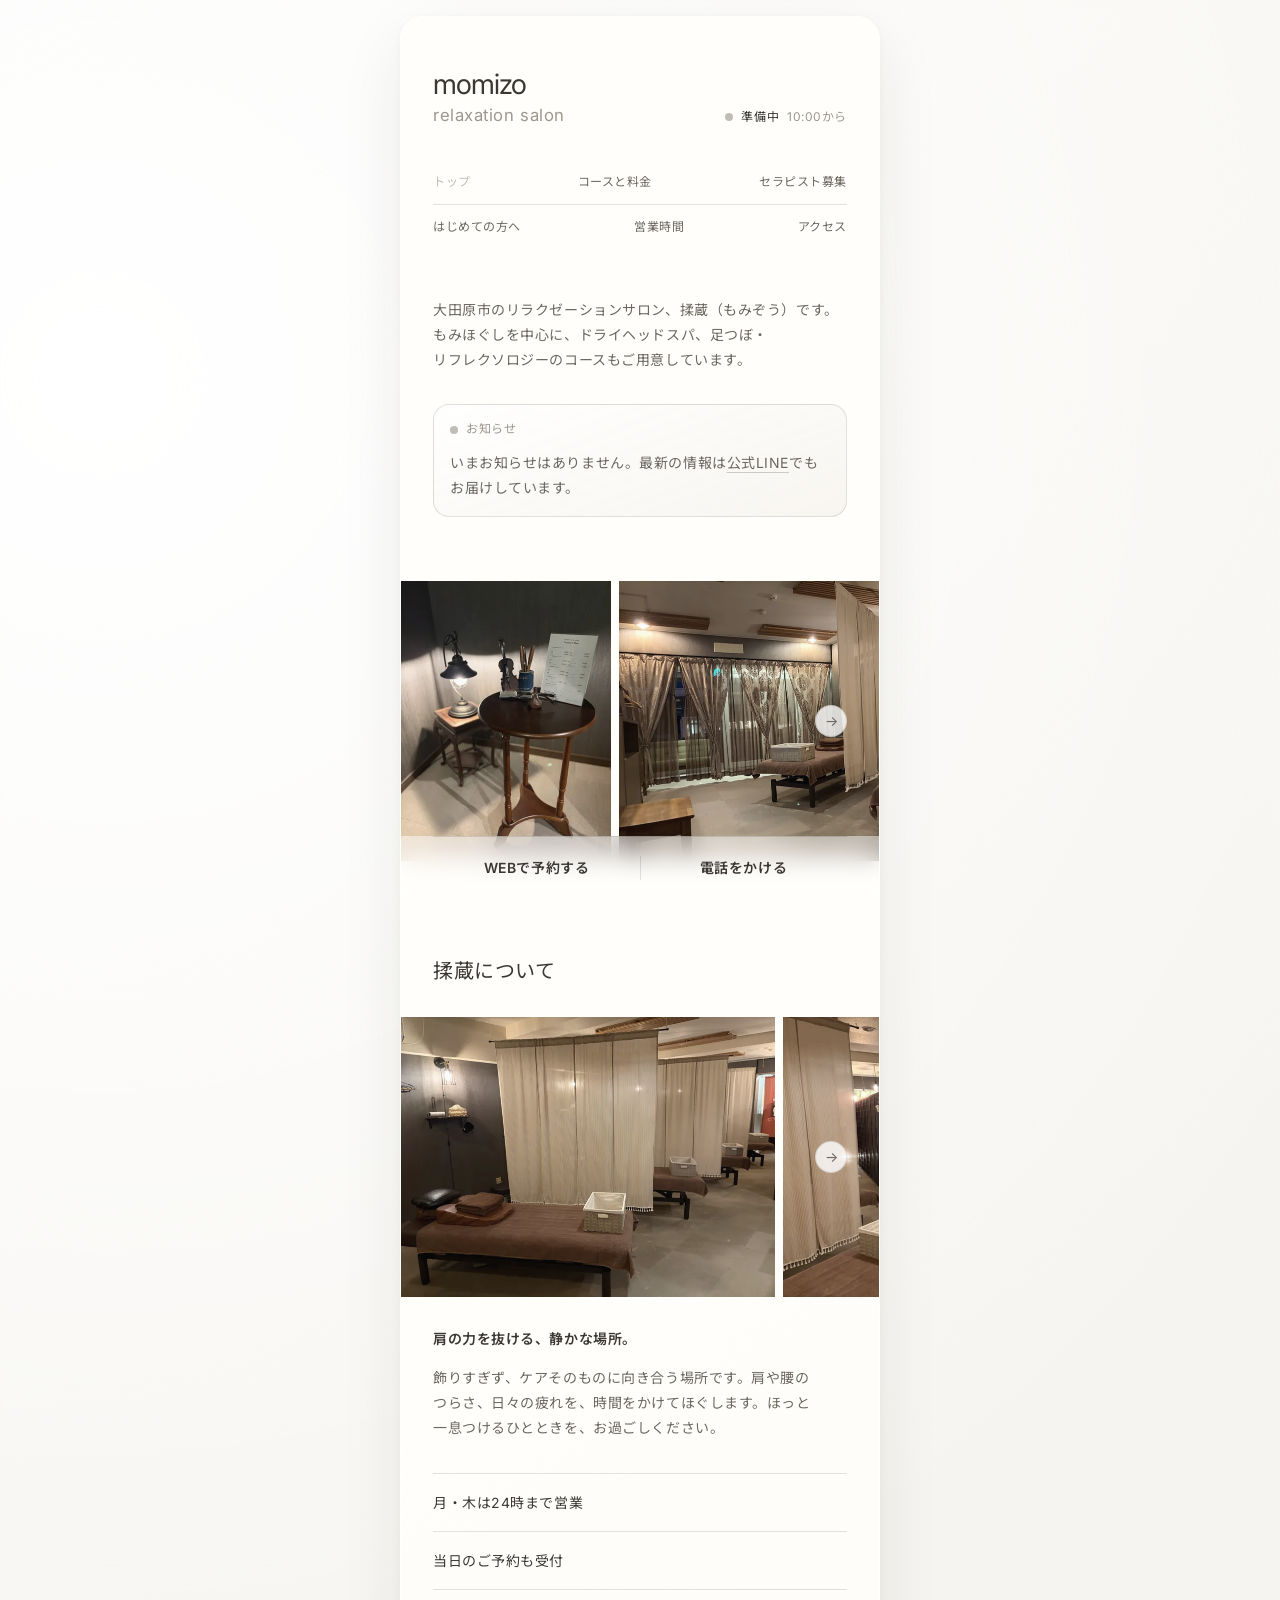
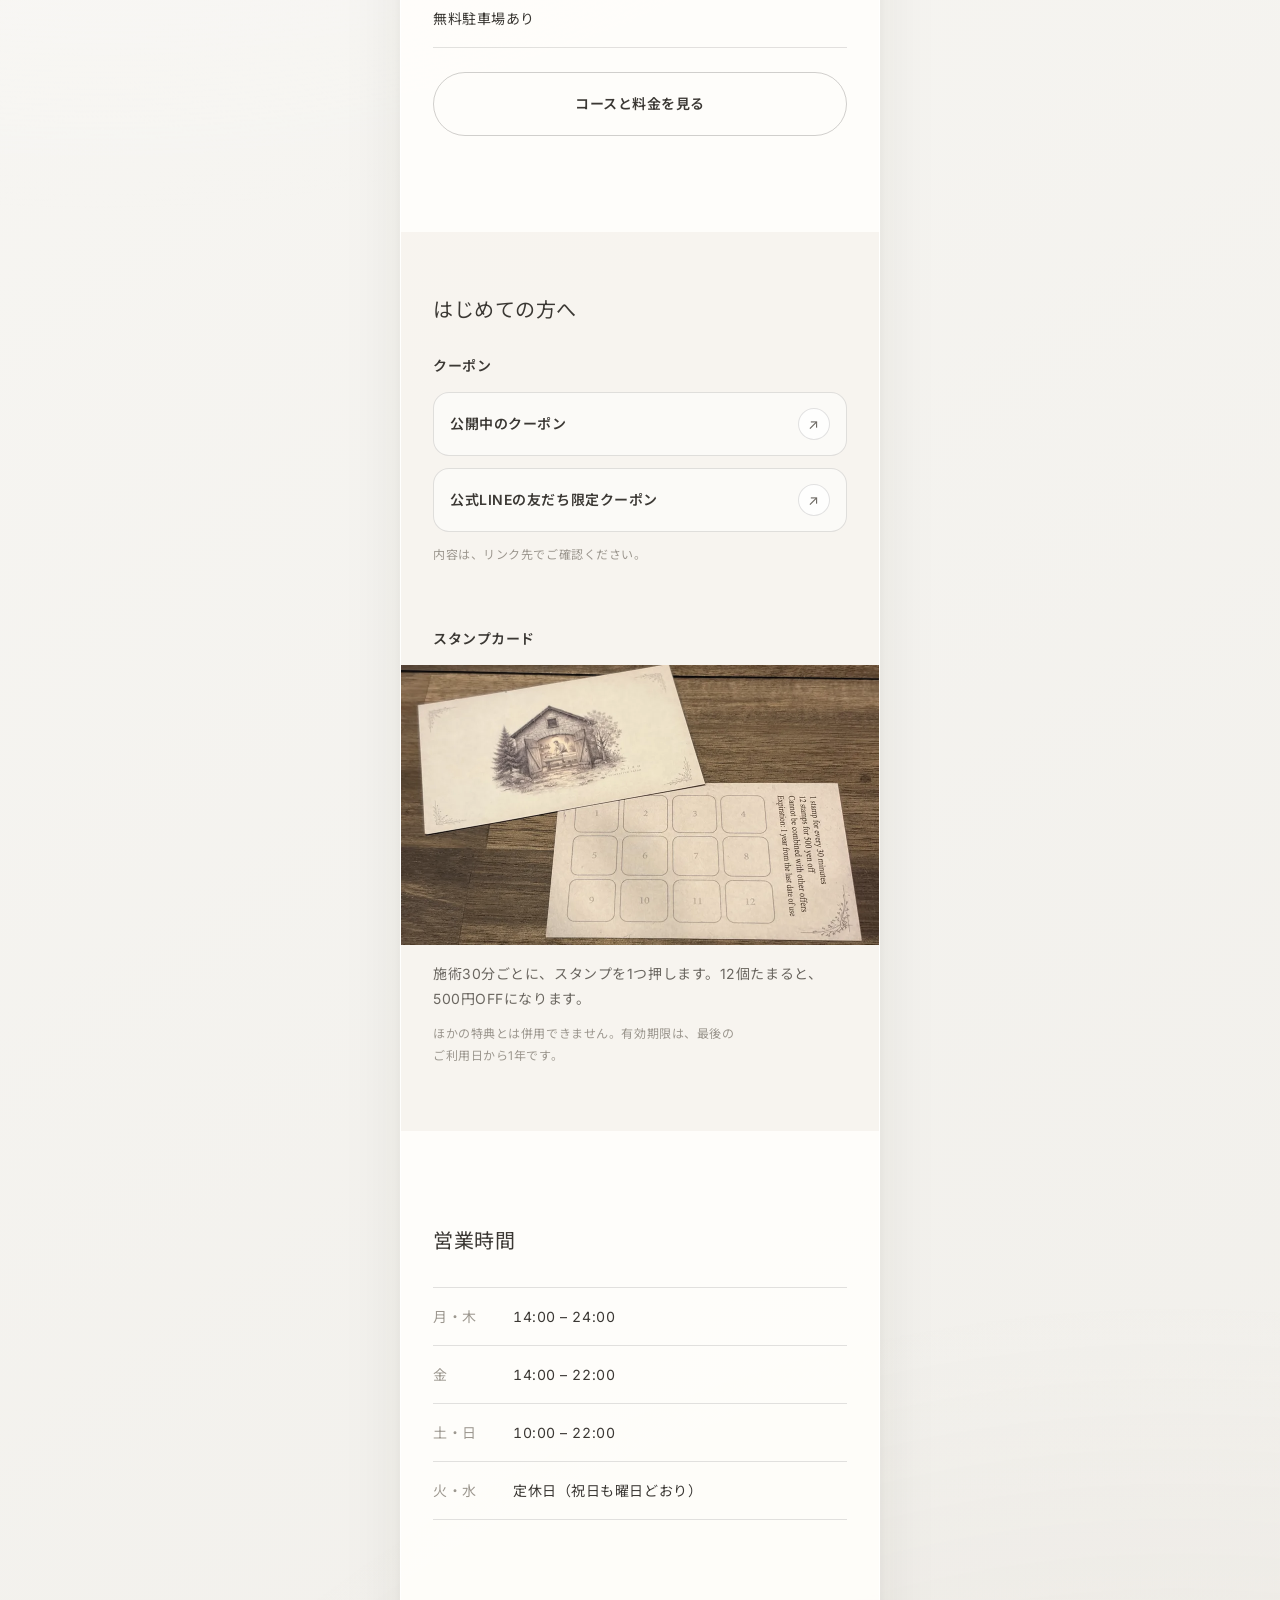
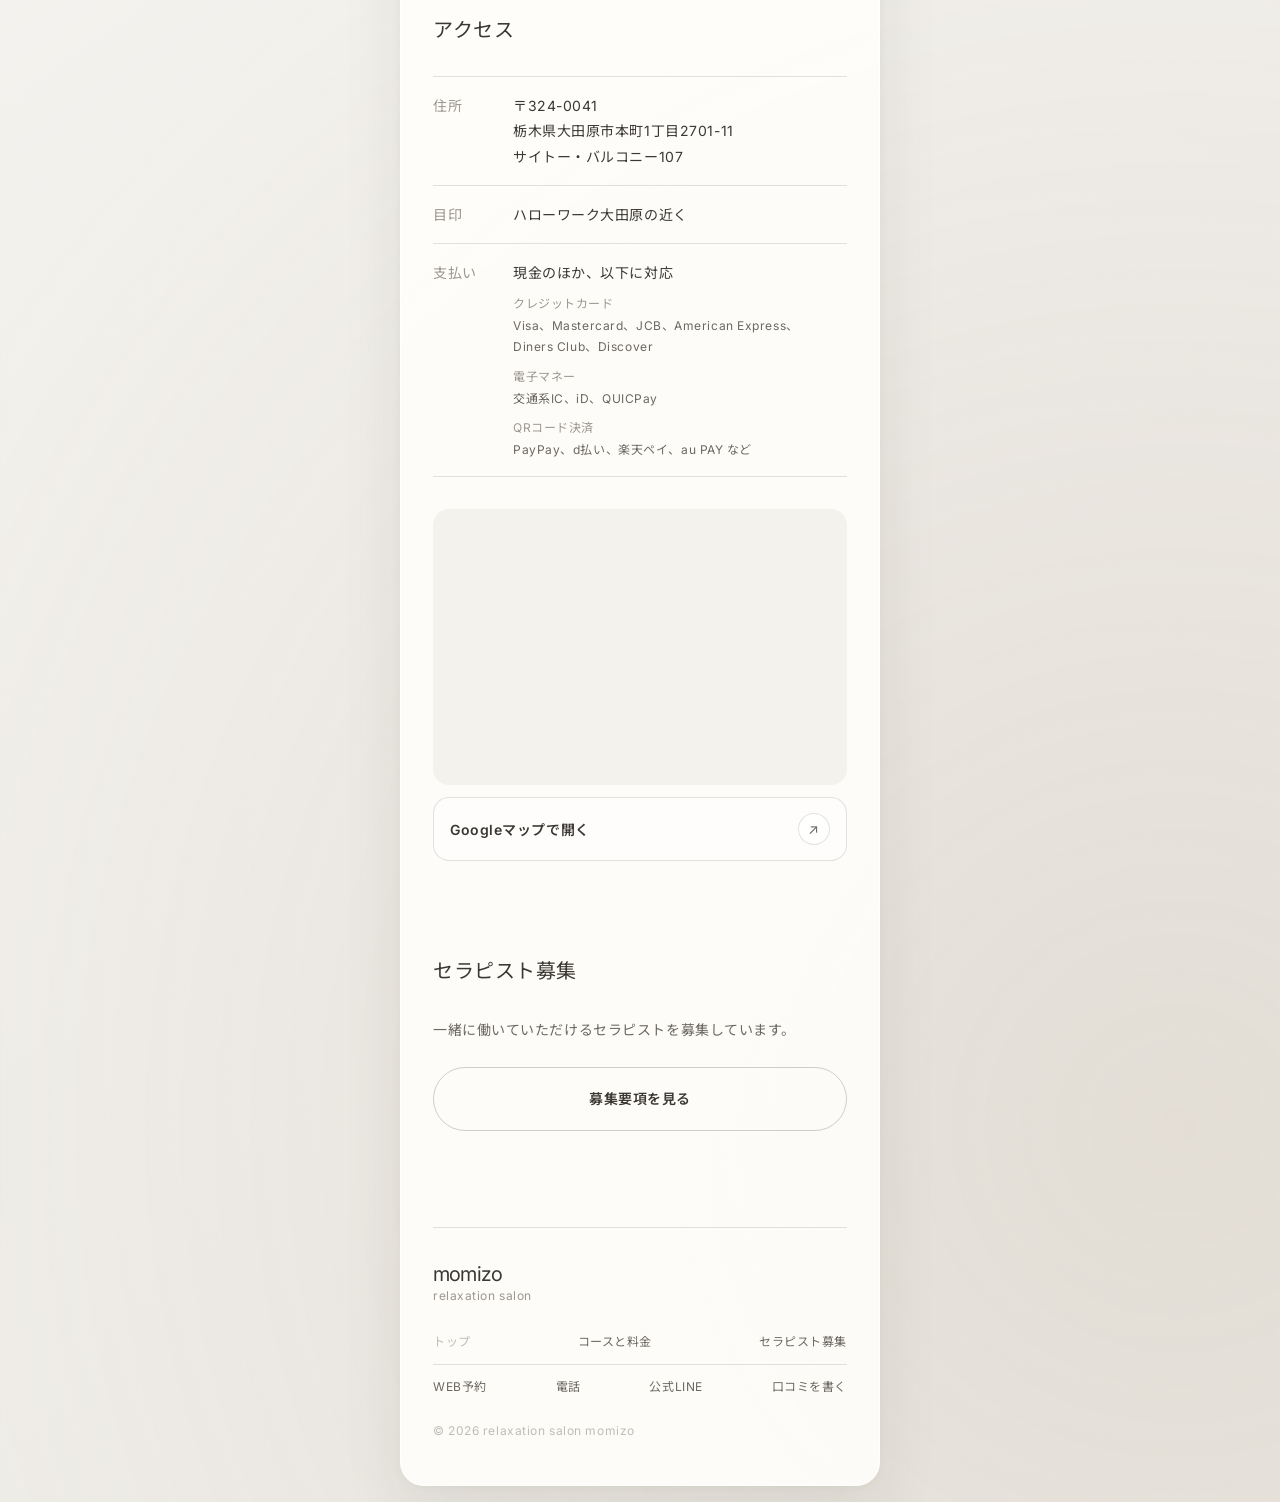
==== index.html @ b4e2f5b0 "Add files via upload" ====
<!DOCTYPE html>
<html lang="ja">
<head>
<meta charset="UTF-8">
<meta name="viewport" content="width=device-width, initial-scale=1.0, viewport-fit=cover">
<meta name="theme-color" content="#f4f2ed">
<meta name="format-detection" content="telephone=no">
<title>大田原市のリラクゼーションサロン | 揉蔵</title>
<meta name="description" content="大田原市のリラクゼーションサロン、揉蔵（もみぞう）です。もみほぐしを中心に、ドライヘッドスパ、足つぼ・リフレクソロジーのコースもご用意しています。時間は30分から120分までで、選べる時間はコースによって異なります。">

<link rel="preconnect" href="https://fonts.googleapis.com">
<link rel="preconnect" href="https://fonts.gstatic.com" crossorigin>
<link href="https://fonts.googleapis.com/css2?family=Inter:wght@400;600&family=Noto+Sans+JP:wght@400;600&display=swap" rel="stylesheet">

<link rel="icon" href="assets/icon/icon.svg" type="image/svg+xml">
<link rel="icon" href="assets/icon/icon-32.png" sizes="32x32" type="image/png">
<link rel="apple-touch-icon" href="assets/icon/apple-touch-icon.png">
<style>
/* =========================================================
   揉蔵サイト このページ専用のスタイル（第11版：日本語だけの表記にし、近い値をまとめた）
   - 値は「揉蔵サイト デザイン規格書」のものだけを使う。ほかのページには影響しない
   - 画像は assets/img/ に置き、枠（.ph）の中に <img> を並べる。高さ560pxの WebP（1枚だけの枠は 960×560px）

   値の層
   層1 全体の共通値 … 色・文字・小さな間隔・角丸・部品の大きさ。全ページ同じ
   層2 ページの共通値 … 大きな間隔（64と96の2つ）。ページごとに1組
   層3 固有値 ……… 段階の外にある値。規格書の固有値の章に記載（変更禁止）

   規則
   1. 間隔は 4・8・12・16・24・32・48・64・96。関係が近いものほど狭く、となりの役割とは1段以上の差をつける
   2. 文字は 12・14・20（例外：ヘッダーのロゴ 28、求人の「65%」64）。太さは 400 が基本。600 は小見出し・ボタンだけ
      行間は 1・1.4・1.8。字間は基本 .04em
   3. 文と見出しは日本語。英語はロゴ（momizo と relaxation salon）と著作権表示だけ
   4. 写真の枠は高さ280で固定して横にスクロール。地図は 3:2
   5. 画面幅で値が変わるのは 480px 以下の1か所だけ
   ========================================================= */
:root {
  /* ===== 色 ===== */
  --ink-2: #3b3834; --muted: #6b6761; --soft: #9c978f; --faint: #c0bcb6;
  --accent: #a28d73; --accent-hover: #8f7b63;
  --paper: #f4f2ed; --paper-hi: #faf9f6; --paper-lo: #eeece7;
  --card: rgba(255,254,251,.9);
  --white: #fff; --white-50: rgba(255,255,255,.5); --white-80: rgba(255,255,255,.8);
  --ink-12: rgba(23,23,22,.12); --ink-20: rgba(23,23,22,.2);
  --accent-08: rgba(162,141,115,.08); --accent-16: rgba(162,141,115,.16);
  --shade-04: rgba(40,34,27,.04); --shade-08: rgba(40,34,27,.08);

  /* ================= 層1 全体の共通値 ================= */
  /* 間隔の段階 */
  --sp-1: 4px; --sp-2: 8px; --sp-3: 12px; --sp-4: 16px; --sp-6: 24px; --sp-8: 32px;
  --sp-12: 48px; --sp-16: 64px; --sp-24: 96px;

  /* 小さな間隔（役割で選ぶ） */
  --gap-tight: var(--sp-1);     /*  4 コース名→その下の施術名 */
  --gap-item: var(--sp-2);      /*  8 営業状況の点→文字、ナビ・ページの行の項目どうしの最小、特徴の札どうし */
  --gap-list: var(--sp-3);      /* 12 段落どうし、並んだボタンどうし、ボタン→注意書き */
  --gap-head: var(--sp-4);      /* 16 小見出し→中身、線で区切った行の上下、ページの行→区切り線→ナビ */
  --gap-block: var(--sp-6);     /* 24 本文→ボタン、注意書き→ボタン、セクションの説明文→中身 */
  --gap-section: var(--sp-8);   /* 32 本文→お知らせ、セクション見出し→中身、写真→小見出し、フッターの上の区切り線→ロゴ */

  /* 横の位置（幅480px以下で変わる） */
  --page-pad: var(--sp-4);
  --card-w: 480px;              /* 固有値 */
  --card-pad-x: var(--sp-8);
  --card-pad-y: var(--sp-12);

  /* 部品の大きさ */
  --size-control: var(--sp-16); /* 64 ボタン・線のボタンの高さ（固有値） */
  --label-col: var(--sp-16);    /* 64 表の項目欄の幅（固有値） */
  --arrow: var(--sp-8);         /* 32 矢印の丸 */

  /* 線・角丸・影 */
  --bw: 1px; --focus-w: 2px;
  --r-md: 16px; --r-xl: 24px; --r-pill: 999px;
  --shadow-card: 0 var(--sp-6) var(--sp-16) var(--shade-08), 0 2px var(--sp-3) var(--shade-04);

  /* 文字 */
  --font-sans: "Inter", "Noto Sans JP", -apple-system, BlinkMacSystemFont, "Hiragino Sans", "Yu Gothic", sans-serif;
  --font-latin: "Inter", sans-serif;
  --fw-regular: 400; --fw-semibold: 600;
  --fs-sm: 12px;     /* 補足・注意書き、営業状況、ナビ、フッターのリンク、著作権表示、コースの施術名、表の単位 */
  --fs-md: 14px;     /* 本文、表、特徴の一覧、小見出し、ボタン */
  --fs-lg: 20px;     /* フッターのロゴ、セクション見出し、コース名、料金 */
  --fs-logo: 28px;   /* 固有値：ヘッダーのロゴ。下のリンクの行に埋もれないよう、ここだけ大きく */
  --lh-none: 1;      /* 1行の部品 */
  --lh-ui: 1.4;      /* 見出し、ボタン */
  --lh-text: 1.8;    /* 文章 */
  --ls-latin: -.04em; --ls-base: .04em;

  /* 動き */
  --dur-press: .1s; --dur-base: .2s; --dur-enter: .8s;
  --ease-out: cubic-bezier(.16, 1, .3, 1);
  --lift: -2px; --press: .97; --enter-y: var(--sp-4);
  --dock-delay: .6s;   /* 画面下のメニューが出てくるまでの間（カードの現れ .8s に少し重ねる） */

  /* 背景 */
  --bg-page:
    radial-gradient(circle at 8% 8%, var(--white), transparent 32%),
    radial-gradient(circle at 92% 92%, var(--accent-16), transparent 32%),
    linear-gradient(145deg, var(--paper-hi) 0%, var(--paper-lo) 100%);

  /* ================= 層2 ページの共通値（トップページ） ================= */
  --page-group: var(--sp-16);     /* 64 ナビ→最初の内容、セクションの中の大きなまとまりどうし、帯の上下の内側 */
  --page-section: var(--sp-24);   /* 96 セクションどうし、最後の内容→フッター */

  color-scheme: light;
}
@media (max-width: 480px) { :root { --page-pad: var(--sp-2); --card-pad-x: var(--sp-4); --card-pad-y: var(--sp-8); } }

/* ---------- 土台 ---------- */
* { box-sizing: border-box; margin: 0; padding: 0; }
html { scroll-behavior: smooth; -webkit-text-size-adjust: 100%; background: var(--paper); min-height: 100%; }
body {
  font-family: var(--font-sans); font-weight: var(--fw-regular); font-size: var(--fs-md); line-height: var(--lh-text); letter-spacing: var(--ls-base);
  color: var(--ink-2); background: var(--bg-page);
  -webkit-font-smoothing: antialiased; text-rendering: optimizeLegibility; overflow-x: hidden;
  min-height: 100svh; display: grid; place-items: start center;
  padding: calc(env(safe-area-inset-top, 0px) + var(--page-pad)) var(--page-pad) calc(env(safe-area-inset-bottom, 0px) + var(--page-pad));
}
/* 日本語は文節で折り返す。見出しは行の長さをそろえる。固有名詞と数字のまとまりは .nb で途中で切らない */
.nb { white-space: nowrap; }
h1, h2, h3, p, dd, li, small { word-break: auto-phrase; }
p, dd, li, small { text-wrap: pretty; }
h1, h2, h3 { text-wrap: balance; font-weight: var(--fw-regular); line-height: var(--lh-ui); color: var(--ink-2); }
main p { color: var(--muted); }
a { color: inherit; }
a:focus-visible { outline: var(--focus-w) solid var(--accent); outline-offset: var(--focus-w); }
.wrap { width: 100%; }
section[id], article[id] { scroll-margin-top: var(--page-group); }

/* ---------- カード ---------- */
.card {
  position: relative; width: min(100%, var(--card-w));
  min-height: calc(100svh - env(safe-area-inset-top, 0px) - env(safe-area-inset-bottom, 0px) - var(--page-pad) * 2);
  display: flex; flex-direction: column; padding: var(--card-pad-y) var(--card-pad-x); overflow: hidden;
  border: var(--bw) solid var(--white-80); border-radius: var(--r-xl); background: var(--card); box-shadow: var(--shadow-card);
  animation: enter var(--dur-enter) var(--ease-out) both;
}
@keyframes enter { from { opacity: 0; transform: translateY(var(--enter-y)) scale(.99); } to { opacity: 1; transform: none; } }

/* ---------- ヘッダー：ロゴ（左）と営業状況（右）を1行に、区切り線、その下にナビ ---------- */
.head .wrap { display: flex; align-items: flex-end; align-items: last baseline; justify-content: space-between; gap: var(--gap-head); }   /* 営業状況はロゴの下の行（relaxation salon）の文字の下の線にそろえる */
/* ページの行：ロゴの下に、フッターと同じ並び。ロゴとの間は48あけて、ロゴを独立させる。区切り線の上が「サイトのページ」、下が「このページの中」 */
.head .brand { font-size: var(--fs-logo); }
.head-pages { margin-top: var(--sp-12); padding-bottom: var(--gap-head); border-bottom: var(--bw) solid var(--ink-12); }
/* ロゴ：コース名と同じ書き方。英字の名前（20px・400・-.04em・ink-2）の下に、小さな英字（12px・soft）。間0 */
.brand { display: grid; font-size: var(--fs-lg); color: inherit; text-decoration: none; transition: opacity var(--dur-base) var(--ease-out); }
.brand-name { font-size: 1em; line-height: var(--lh-ui); letter-spacing: var(--ls-latin); color: var(--ink-2); }
/* ロゴは1つの塊として大きさを変える。relaxation salon は momizo の0.6倍（フッター20→12、ヘッダー28→16.8） */
.brand-sub { font-size: .6em; line-height: var(--lh-ui); color: var(--soft); white-space: nowrap; }
/* 営業状況：点＋いまの状態（ink-2）と、閉まる時刻か次に開く日時（soft） */
.status { display: none; align-items: baseline; gap: var(--gap-item); font-size: var(--fs-sm); line-height: var(--lh-ui); white-space: nowrap; color: var(--soft); }
.status.on { display: flex; }
.status b { display: flex; align-items: center; gap: var(--gap-item); font-weight: inherit; color: var(--ink-2); }
.status b::before { content: ""; width: var(--sp-2); height: var(--sp-2); border-radius: 50%; background: var(--faint); }
.status.open b::before { background: var(--accent); box-shadow: 0 0 0 var(--sp-1) var(--accent-16); }

/* ナビとリンクの行：左右の端までそろえて1行に。
   ヘッダー：ロゴ → ページの行 → 区切り線 → そのページの目次（見出しを上から順に。ページ内へ飛ぶ）
   フッター：ロゴ → ページの行 → 区切り線 → 外部（WEB予約 → 電話 → 公式LINE → 口コミを書く）
   ページの行はヘッダーとフッターで同じ（トップ → コースと料金 → セラピスト募集。今いるページは薄くして、リンクにしない） */
.nav, .link-row { display: flex; flex-wrap: wrap; justify-content: space-between; gap: var(--gap-item); }
.nav { margin-top: var(--gap-head); }
.nav a, .link-row a, .link-row span { padding: var(--gap-head) 0; margin: calc(var(--gap-head) * -1) 0; font-size: var(--fs-sm); line-height: var(--lh-none); text-decoration: none; white-space: nowrap; color: var(--muted); transition: color var(--dur-base) var(--ease-out); }
.link-row [aria-current] { color: var(--faint); }   /* 今いるページは薄くして、リンクにしない */
@media (hover: hover) { .brand:hover { opacity: .6; } .nav a:hover, .link-row a:hover { color: var(--ink-2); } }

/* ---------- 写真の枠（画像がないときは仮画像の面） ---------- */
/* 写真は角丸の枠に入れず、カードの端から端まで広げる（はじめての方への帯と同じ広げ方）。
   色味は、地図と同じ考えで少しだけ落ち着かせ、写真どうしのトーンをそろえる */
/* 高さは280で固定（固有値）。写真はその高さのまま横に並べ、横にスクロールして複数枚を見る。
   次の写真が48だけのぞくように、1枚の幅は枠より48せまくする。1枚だけのときは枠の幅いっぱいに広げる。
   横に長いパノラマ（.pano）は、切らずにそのまま横へスクロールして見る */
.ph {
  --ph-h: 280px;
  display: flex; gap: var(--sp-2); height: var(--ph-h);
  margin-inline: calc(var(--card-pad-x) * -1);
  overflow-x: auto; overflow-y: hidden; overscroll-behavior-x: contain; contain: inline-size;
  scroll-snap-type: x mandatory; scrollbar-width: none;
}
.ph::-webkit-scrollbar { display: none; }
.ph img {
  flex: 0 0 auto; width: auto; height: 100%; max-width: calc(100% - var(--sp-12));
  object-fit: cover; scroll-snap-align: start;
  background: linear-gradient(160deg, var(--paper-hi) 0%, var(--accent-16) 100%);
  filter: saturate(.82) sepia(.08) brightness(1.02) contrast(.96);
}
.ph img:only-child { width: 100%; max-width: none; }
.ph img.pano { width: auto; max-width: none; }
/* マウスの人向けの送りボタン（矢印の丸）。スクロールできる枠にだけ、スクリプトで付ける */
.ph-box { position: relative; }
.ph-btn {
  position: absolute; top: 50%; z-index: 1; width: var(--arrow); height: var(--arrow); margin-top: calc(var(--arrow) / -2);
  display: none; place-items: center; padding: 0; cursor: pointer;
  border: var(--bw) solid var(--ink-12); border-radius: 50%; background: var(--white-80);
  font: inherit; line-height: var(--lh-none); color: var(--muted);
  transition: opacity var(--dur-base) var(--ease-out), background-color var(--dur-base) var(--ease-out);
}
.ph-btn.prev { left: 0; } .ph-btn.next { right: 0; }
.ph-btn[disabled] { opacity: 0; pointer-events: none; }
@media (hover: hover) and (pointer: fine) { .ph-btn { display: grid; } .ph-btn:hover { background: var(--white); color: var(--ink-2); } }

/* ---------- ボタン：カード内では幅いっぱい ---------- */
.btn {
  display: flex; width: 100%; align-items: center; justify-content: center;
  min-height: var(--size-control); padding: 0 var(--gap-list); border: var(--bw) solid var(--accent); border-radius: var(--r-pill);
  font-size: var(--fs-md); font-weight: var(--fw-semibold); line-height: var(--lh-ui); text-decoration: none; white-space: nowrap;
  color: var(--white); background: var(--accent);
  transition: transform var(--dur-base) var(--ease-out), background-color var(--dur-base) var(--ease-out), border-color var(--dur-base) var(--ease-out);
}
.btn.ghost { color: var(--ink-2); background: transparent; border-color: var(--ink-20); }
.btn:active { transform: scale(var(--press)); transition-duration: var(--dur-press); }
@media (hover: hover) {
  .btn:hover { background: var(--accent-hover); border-color: var(--accent-hover); transform: translateY(var(--lift)); }
  .btn.ghost:hover { background: var(--paper-hi); border-color: var(--accent); }
}
.more { margin-top: var(--gap-block); }

/* ---------- 見出し：日本語だけ。セクション見出しは20で400、小見出しは本文と同じ14で600 ---------- */
h2 { font-size: var(--fs-lg); margin-bottom: var(--gap-section); }
h3 { font-size: var(--fs-md); font-weight: var(--fw-semibold); }

/* ---------- 補足・注意書き ---------- */
.note { margin-top: var(--gap-list); font-size: var(--fs-sm); color: var(--soft); }

/* ---------- ページの並び（層2） ---------- */
.hero { padding-top: var(--page-group); }
.sec { padding-top: var(--page-section); }

/* ---------- ヒーロー ---------- */
.vh { position: absolute; width: 1px; height: 1px; overflow: hidden; clip-path: inset(50%); white-space: nowrap; }   /* 画面には出さず、読み上げと検索にだけ渡す */
/* ---------- お知らせ：ヒーローの本文と写真の間に、いつも置く枠
   線のボタンと同じ縁（ink-12）と角丸16。面は写真の仮画像と同じ向きの淡いグラデーション（white-80 → accent-08）。
   見出しの点は営業状況と同じ形：お知らせがあるときは accent に淡い輪、ないときは faint。
   お知らせどうしは線で区切り、期限があれば下に「〇月〇日まで」。ないときは、公式LINEへの一言 ---------- */
.notice { margin-top: var(--gap-section); padding: var(--gap-head); border: var(--bw) solid var(--ink-12); border-radius: var(--r-md); background: linear-gradient(160deg, var(--white-80) 0%, var(--accent-08) 100%); }
.notice h2 { display: flex; align-items: center; gap: var(--gap-item); margin: 0 0 var(--gap-list); font-size: var(--fs-sm); line-height: var(--lh-ui); color: var(--soft); }
.notice h2::before { content: ""; width: var(--sp-2); height: var(--sp-2); border-radius: 50%; background: var(--faint); transition: background-color var(--dur-base) var(--ease-out), box-shadow var(--dur-base) var(--ease-out); }
.notice[data-state="list"] h2::before { background: var(--accent); box-shadow: 0 0 0 var(--sp-1) var(--accent-16); }
.notice-list { list-style: none; }
.notice-list li { color: var(--ink-2); }
.notice-list li + li { margin-top: var(--gap-list); padding-top: var(--gap-list); border-top: var(--bw) solid var(--ink-12); }
.notice-list small { display: block; margin-top: var(--gap-tight); font-size: var(--fs-sm); color: var(--soft); }
.notice-empty { color: var(--muted); }
.notice-empty a { color: inherit; text-decoration-color: var(--ink-20); text-underline-offset: .3em; }
@media (hover: hover) { .notice-empty a:hover { color: var(--ink-2); } }
/* 読み込み中は1行分の場所だけ取っておき、中身は出たときにふわっと */
.notice-list, .notice-empty { animation: fade var(--dur-base) var(--ease-out) both; }
.notice[data-state="loading"] .notice-list, .notice:not([data-state="list"]) .notice-list { display: none; }
.notice:not([data-state="empty"]) .notice-empty { display: none; }
.notice[data-state="loading"]::after { content: ""; display: block; height: calc(var(--fs-md) * var(--lh-text)); }
@keyframes fade { from { opacity: 0; } }
.hero-ph { margin-top: var(--page-group); animation: rise var(--dur-enter) var(--ease-out) both; }

/* ---------- 揉蔵について ---------- */
.about h3 { margin-top: var(--gap-section); }
.about h3 + p { margin-top: var(--gap-head); }
/* 特徴：項目名なしの1列。線と文字は表（.info）と同じ */
.facts { list-style: none; margin-top: var(--gap-section); border-top: var(--bw) solid var(--ink-12); }
.facts li { padding: var(--gap-head) 0; border-bottom: var(--bw) solid var(--ink-12); }

.info + .note { margin-top: var(--gap-head); }

/* ---------- はじめての方へ（帯）：カードの端から端まで。中身の左端はほかと同じ ---------- */
.band { margin: var(--page-section) calc(var(--card-pad-x) * -1) 0; padding: var(--page-group) var(--card-pad-x); background: var(--accent-08); }
.visit { display: grid; gap: var(--page-group); }
.visit h3 + * { margin-top: var(--gap-head); }
.stamp-ph + p { margin-top: var(--gap-head); }

/* ---------- 項目と内容の表（営業時間・アクセス） ---------- */
.access { display: grid; gap: var(--gap-section); }
.info { display: grid; border-top: var(--bw) solid var(--ink-12); }
.info div { display: grid; grid-template-columns: var(--label-col) minmax(0, 1fr); align-items: baseline; gap: 0 var(--gap-head); padding: var(--gap-head) 0; border-bottom: var(--bw) solid var(--ink-12); }
.info dt { color: var(--soft); }
.info .pay { display: block; margin-top: var(--gap-item); font-size: var(--fs-sm); color: var(--muted); }
.info .pay b { display: block; font-weight: var(--fw-regular); color: var(--soft); }
.hours dd { font-variant-numeric: tabular-nums; }

/* 地図 */
.mapbox { border-radius: var(--r-md); overflow: hidden; background: var(--paper); aspect-ratio: 3 / 2; }
.mapbox iframe { display: block; width: 100%; height: 100%; border: 0; filter: grayscale(.6) sepia(.2) brightness(1.04) contrast(.92); }
.maplink { margin-top: var(--gap-list); }

/* ---------- 線のボタン：左に名前、右に矢印の丸 ---------- */
.links { display: grid; gap: var(--gap-list); }
.line {
  display: flex; align-items: center; justify-content: space-between; gap: var(--gap-head);
  min-height: var(--size-control); padding: var(--gap-list) var(--gap-head);
  border: var(--bw) solid var(--ink-12); border-radius: var(--r-md); background-color: var(--white-50); color: var(--ink-2); text-decoration: none;
  transition: transform var(--dur-base) var(--ease-out), background-color var(--dur-base) var(--ease-out), border-color var(--dur-base) var(--ease-out);
}
.action-copy { min-width: 0; line-height: var(--lh-ui); font-weight: var(--fw-semibold); word-break: auto-phrase; text-wrap: balance; }
.line-arrow { flex: 0 0 var(--arrow); width: var(--arrow); height: var(--arrow); display: grid; place-items: center; border: var(--bw) solid var(--ink-12); border-radius: 50%; background: var(--white-80); line-height: var(--lh-none); color: var(--muted); }
.line:active { transform: scale(var(--press)); transition-duration: var(--dur-press); }
@media (hover: hover) { .line:hover { background-color: var(--white); border-color: var(--ink-20); transform: translateY(var(--lift)); } }

/* ---------- 求人 ---------- */
.sec-note { margin-bottom: var(--gap-block); }

/* ---------- フッター ---------- */
.site-foot { margin-top: auto; padding-top: var(--page-section); }

/* ---------- 画面下のメニュー（LINEのリッチメニューのように画面の下に出す）
   カードの中に溶け込む形：カードの幅の内側に、白の透ける面（white-50 → card）とぼかし。影と角丸は付けない。
   上の区切り線はページの区切り線と同じく、中身の幅だけ。項目どうしは短い縦線で区切る。
   絵は使わず、文字だけ。ボタンと同じ 14px・600・ink-2 にして、ページの言葉づかいに合わせる。
   フッター（求人ページはフォーム）が見えてきたら、下へ引っ込めて隠す ---------- */
.dock {
  position: fixed; left: 50%; bottom: 0; z-index: 10;
  width: min(100% - (var(--page-pad) + var(--bw)) * 2, var(--card-w) - var(--bw) * 2); translate: -50% 0;
  display: grid; grid-auto-flow: column; grid-auto-columns: 1fr;
  padding: 0 var(--card-pad-x) env(safe-area-inset-bottom, 0px);
  background: linear-gradient(var(--white-50), var(--card));
  -webkit-backdrop-filter: blur(var(--sp-3)); backdrop-filter: blur(var(--sp-3));
  transition: translate var(--dur-base) var(--ease-out), opacity var(--dur-base) var(--ease-out);
}
.dock::before { content: ""; position: absolute; top: 0; left: var(--card-pad-x); right: var(--card-pad-x); height: var(--bw); background: var(--ink-12); }
.dock.hide { translate: -50% 100%; opacity: 0; pointer-events: none; }
/* 開いたとき、カードが現れ終わるころに下からすっと出てくる（1回だけ）。
   backwards なので、出終わったあとは .hide の出し入れの邪魔をしない */
.dock { animation: dock-in var(--dur-enter) var(--ease-out) var(--dock-delay) backwards; }
@keyframes dock-in { from { translate: -50% 100%; opacity: 0; } }
.dock a {
  position: relative; display: grid; place-content: center;
  min-height: var(--size-control); font-size: var(--fs-md); font-weight: var(--fw-semibold); line-height: var(--lh-ui); text-decoration: none; white-space: nowrap; color: var(--ink-2);
  transition: opacity var(--dur-base) var(--ease-out), transform var(--dur-base) var(--ease-out);
}
.dock a + a::before { content: ""; position: absolute; left: 0; top: 50%; height: var(--sp-6); margin-top: calc(var(--sp-6) / -2); width: var(--bw); background: var(--ink-12); }
.dock a:focus-visible { outline-offset: calc(var(--focus-w) * -1); border-radius: var(--r-md); }
.dock a:active { transform: scale(var(--press)); transition-duration: var(--dur-press); }
@media (hover: hover) { .dock a:hover { opacity: .6; } }

.foot-body { padding-top: var(--gap-section); border-top: var(--bw) solid var(--ink-12); }
.foot-pages { margin-top: var(--gap-section); padding-bottom: var(--gap-head); border-bottom: var(--bw) solid var(--ink-12); }
.foot-ext { margin-top: var(--gap-head); }   /* 線の上下16。押せる範囲は線のところで接する */
.footer { margin-top: var(--gap-section); font-family: var(--font-latin); font-size: var(--fs-sm); line-height: var(--lh-none); color: var(--faint); }

@keyframes rise { from { opacity: 0; translate: 0 var(--enter-y); } to { opacity: 1; translate: 0 0; } }
@media (prefers-reduced-motion: reduce) { *, *::before, *::after { animation-duration: .01ms !important; animation-delay: 0s !important; transition-duration: .01ms !important; scroll-behavior: auto !important; } }
</style>
<!-- 検索用の店の情報。営業時間は Access の表・ヘッダーの営業状況（JS）とあわせて3か所。変えるときは全部直す。
     24時閉店は "23:59" と書く（構造化データの決まり）。火・水は書かない＝定休日 -->
<script type="application/ld+json">
{
  "@context": "https://schema.org",
  "@type": "DaySpa",
  "name": "揉蔵",
  "alternateName": "relaxation salon momizo",
  "description": "もみほぐしを中心に、ドライヘッドスパ、足つぼ・リフレクソロジーのコースもご用意しているリラクゼーションサロンです。",
  "url": "https://momizo2018.github.io/momizo-site/",
  "telephone": "+81-287-33-9178",
  "priceRange": "¥2,000〜¥9,100",
  "address": {
    "@type": "PostalAddress",
    "postalCode": "324-0041",
    "addressRegion": "栃木県",
    "addressLocality": "大田原市",
    "streetAddress": "本町1丁目2701-11 サイトー・バルコニー107",
    "addressCountry": "JP"
  },
  "geo": { "@type": "GeoCoordinates", "latitude": 36.8768586, "longitude": 140.0067194 },
  "openingHoursSpecification": [
    { "@type": "OpeningHoursSpecification", "dayOfWeek": ["Monday", "Thursday"], "opens": "14:00", "closes": "23:59" },
    { "@type": "OpeningHoursSpecification", "dayOfWeek": "Friday", "opens": "14:00", "closes": "22:00" },
    { "@type": "OpeningHoursSpecification", "dayOfWeek": ["Saturday", "Sunday"], "opens": "10:00", "closes": "22:00" }
  ],
  "sameAs": ["https://page.line.me/cvj7583f"]
}
</script>
</head>

<body class="page-top">
<div class="card">
<header class="head">
  <div class="wrap">
    <a class="brand" href="./" aria-label="momizo トップページ"><span class="brand-name" lang="en">momizo</span><span class="brand-sub" lang="en">relaxation salon</span></a>
    <p class="status" id="status"></p>
  </div>
  <nav class="link-row head-pages" aria-label="ページ">
    <span aria-current="page">トップ</span><a href="menu/">コースと料金</a><a href="recruit/">セラピスト募集</a>
  </nav>
  <nav class="nav" aria-label="このページの目次">
    <a href="#benefit">はじめての方へ</a><a href="#hours">営業時間</a><a href="#access">アクセス</a>
  </nav>
</header>

<main>
  <section class="hero">
    <div class="wrap">
      <h1 class="vh">揉蔵（もみぞう）</h1>
      <p>大田原市のリラクゼーションサロン、<span class="nb">揉蔵（もみぞう）です。</span><br>もみほぐしを中心に、ドライヘッドスパ、足つぼ・リフレクソロジーのコースもご用意しています。</p>
      <section class="notice" id="notice" data-state="loading" aria-labelledby="notice-h" aria-live="polite">
        <h2 id="notice-h">お知らせ</h2>
        <ul class="notice-list" id="notices"></ul>
        <p class="notice-empty">いまお知らせはありません。最新の情報は<a href="https://page.line.me/cvj7583f" target="_blank" rel="noopener">公式LINE</a>でもお届けしています。</p>
      </section>
      <div class="ph hero-ph"><img src="assets/img/hero-1.webp" alt="待合の一角。ランプの灯る丸テーブルと、料金表" width="420" height="560" decoding="async"><img src="assets/img/hero-2.webp" alt="店内。窓ぎわのカーテンと、施術用のベッド" width="747" height="560" decoding="async"></div>
    </div>
  </section>

  <section class="sec" id="about">
    <div class="wrap">
      <h2>揉蔵について</h2>
      <div class="about">
        <div class="ph"><img src="assets/img/about-1.webp" alt="店内。カーテンで仕切って並ぶ施術用のベッド" width="747" height="560" loading="lazy" decoding="async"><img src="assets/img/about-2.webp" alt="受付カウンターと、奥の更衣スペース" width="747" height="560" loading="lazy" decoding="async"></div>
        <h3>肩の力を抜ける、静かな場所。</h3>
        <p>飾りすぎず、ケアそのものに向き合う場所です。肩や腰のつらさ、日々の疲れを、時間をかけてほぐします。ほっと一息つける<span class="nb">ひととき</span>を、お過ごしください。</p>
        <ul class="facts">
          <li>月・木は24時まで営業</li>
          <li>当日のご予約も受付</li>
          <li>無料駐車場あり</li>
        </ul>
        <div class="more"><a class="btn ghost" href="menu/">コースと料金を見る</a></div>
      </div>
    </div>
  </section>

  <section class="band" id="benefit">
    <div class="wrap">
      <h2>はじめての方へ</h2>
      <div class="visit">
        <div>
          <h3>クーポン</h3>
          <div class="links">
            <!-- 公式LINEのアカウントページ。全員向けのクーポンが載っている。ブラウザでそのまま見られ、クーポンが替わってもリンクは切れない -->
            <a class="line" href="https://page.line.me/cvj7583f" target="_blank" rel="noopener"><span class="action-copy">公開中のクーポン</span><span class="line-arrow" aria-hidden="true">↗</span></a>
            <!-- 公式LINEのトークを開くリンク。友だちでない方には、LINEが友だち追加を案内する -->
            <a class="line" href="https://line.me/R/oaMessage/@cvj7583f/" target="_blank" rel="noopener"><span class="action-copy"><span class="nb">公式LINE</span>の友だち限定クーポン</span><span class="line-arrow" aria-hidden="true">↗</span></a>
          </div>
          <p class="note">内容は、リンク先でご確認ください。</p>
        </div>
        <div>
          <h3>スタンプカード</h3>
          <div class="ph stamp-ph"><img src="assets/img/stamp.webp" alt="スタンプカード。表の絵と、裏の12マス" width="960" height="560" loading="lazy" decoding="async"></div>
          <p>施術30分ごとに、スタンプを1つ押します。12個たまると、<span class="nb">500円OFF</span>になります。</p>
          <p class="note">ほかの特典とは併用できません。有効期限は、最後のご利用日から1年です。</p>
        </div>
      </div>
    </div>
  </section>

  <section class="sec" id="hours">
    <div class="wrap">
      <h2>営業時間</h2>
      <dl class="info hours">
        <div><dt>月・木</dt><dd>14:00 – 24:00</dd></div>
        <div><dt>金</dt><dd>14:00 – 22:00</dd></div>
        <div><dt>土・日</dt><dd>10:00 – 22:00</dd></div>
        <div><dt>火・水</dt><dd>定休日（祝日も曜日どおり）</dd></div>
      </dl>
    </div>
  </section>

  <section class="sec" id="access">
    <div class="wrap">
      <h2>アクセス</h2>
      <div class="access">
        <dl class="info">
          <div><dt>住所</dt><dd>〒324-0041<br>栃木県大田原市<span class="nb">本町1丁目2701-11</span><br><span class="nb">サイトー・バルコニー107</span></dd></div>
          <div><dt>目印</dt><dd>ハローワーク大田原の近く</dd></div>
          <div><dt>支払い</dt><dd>現金のほか、以下に対応<span class="pay"><b>クレジットカード</b>Visa、Mastercard、JCB、<span class="nb">American Express</span>、<span class="nb">Diners Club</span>、Discover</span><span class="pay"><b>電子マネー</b><span class="nb">交通系IC</span>、iD、QUICPay</span><span class="pay"><b>QRコード決済</b>PayPay、d払い、楽天ペイ、<span class="nb">au PAY</span> など</span></dd></div>
        </dl>
        <div>
          <div class="mapbox">
            <iframe title="揉蔵の地図" loading="lazy" referrerpolicy="no-referrer-when-downgrade" src="https://www.google.com/maps?q=36.8768586,140.0067194&amp;z=16&amp;output=embed"></iframe>
          </div>
          <a class="line maplink" href="https://www.google.com/maps/search/?api=1&amp;query=%E6%8F%89%E8%94%B5+%E6%A0%83%E6%9C%A8%E7%9C%8C%E5%A4%A7%E7%94%B0%E5%8E%9F%E5%B8%82%E6%9C%AC%E7%94%BA1%E4%B8%81%E7%9B%AE2701-11" target="_blank" rel="noopener"><span class="action-copy">Googleマップで開く</span><span class="line-arrow" aria-hidden="true">↗</span></a>
        </div>
      </div>
    </div>
  </section>

  <section class="sec" id="careers">
    <div class="wrap">
      <h2>セラピスト募集</h2>
      <p class="sec-note">一緒に働いていただけるセラピストを募集しています。</p>
      <a class="btn ghost" href="recruit/">募集要項を見る</a>
    </div>
  </section>
</main>

<footer class="site-foot">
  <div class="foot-body">
    <a class="brand" href="./" aria-label="momizo トップページ"><span class="brand-name" lang="en">momizo</span><span class="brand-sub" lang="en">relaxation salon</span></a>
    <nav class="link-row foot-pages" aria-label="ページ">
      <span aria-current="page">トップ</span><a href="menu/">コースと料金</a><a href="recruit/">セラピスト募集</a>
    </nav>
    <nav class="link-row foot-ext" aria-label="予約と連絡">
      <a href="https://app.squareup.com/appointments/book/tli4clkb20flxc/LZPVZXQ5CZ1A5/start">WEB予約</a><a href="tel:0287339178">電話</a><a href="https://page.line.me/cvj7583f" target="_blank" rel="noopener">公式LINE</a><a href="https://g.page/r/CUU9HvUGSyP-EAE/review" target="_blank" rel="noopener">口コミを書く</a>
    </nav>
    <p class="footer" lang="en">&copy; 2026 relaxation salon momizo</p>
  </div>
</footer>
</div>

<nav class="dock" id="dock" aria-label="ご予約">
  <a href="https://app.squareup.com/appointments/book/tli4clkb20flxc/LZPVZXQ5CZ1A5/start">WEBで予約する</a>
  <a href="tel:0287339178">電話をかける</a>
</nav>

<script>
/* 日本時間の「いま」 */
const jstNow = () => new Date(new Date().toLocaleString("en-US", { timeZone: "Asia/Tokyo" }));

/* 営業状況（ヘッダー右）。いまの状態と、閉まる時刻か次に開く日時を1行に */
(() => {
  const H = { 0:[10,22], 1:[14,24], 2:null, 3:null, 4:[14,24], 5:[14,22], 6:[10,22] };
  const DAY = ["日", "月", "火", "水", "木", "金", "土"];
  const el = document.getElementById("status");
  try {
    const jp = jstNow();
    const d = jp.getDay();
    const now = jp.getHours() + jp.getMinutes() / 60;
    const t = (n) => String(n).padStart(2, "0") + ":00";
    const h = H[d];
    let state, detail;
    if (h && now >= h[0] && now < h[1]) {
      state = "営業中"; detail = t(h[1]) + "まで"; el.classList.add("open");
    } else if (h && now < h[0]) {
      state = "準備中"; detail = t(h[0]) + "から";
    } else {
      let n = 1; while (!H[(d + n) % 7]) n++;
      const next = (d + n) % 7;
      state = h ? "営業時間外" : "定休日";
      detail = (n === 1 ? "明日" : DAY[next] + "曜") + " " + t(H[next][0]) + "から";
    }
    el.innerHTML = "<b>" + state + "</b><span>" + detail + "</span>";
    el.classList.add("on");
  } catch (e) {}
})();

/* お知らせ：スプレッドシート（応募と同じファイルの「お知らせ」シート）から読む。
   Apps Script の doGet が、いま出すものだけを返す。編集はシートだけで、このファイルは触らない。
   ・枠はいつも出しておく。中身は「読み込み中（1行分の空き）」→「お知らせ」か「ありません」
   ・前回読んだ内容をブラウザに覚えておき、開いた瞬間はそれを出す（2回目からは待たずに表示）
   ・読み込みに失敗したときは、前回の内容のまま。前回もなければ「ありません」 */
(() => {
  const ENDPOINT = "https://script.google.com/macros/s/AKfycbymfb-1zaPmaks9vQk_cmBJg2P-YCuKZFA8bLx5pZIbiTHPu_sgtex6ePEetcoQa9Bh/exec?type=notices";
  const KEY = "momizo-notices";
  const box = document.getElementById("notice");
  const ul = document.getElementById("notices");
  const now = jstNow();
  const today = now.getFullYear() + "-" + String(now.getMonth() + 1).padStart(2, "0") + "-" + String(now.getDate()).padStart(2, "0");
  const alive = (list) => (Array.isArray(list) ? list : []).filter((n) => n && n.text && (!n.until || today <= n.until) && (!n.from || n.from <= today));
  const untilText = (u) => {
    const m = /^(\d{4})-(\d{2})-(\d{2})$/.exec(u || "");
    if (!m) return "";
    return (+m[1] !== now.getFullYear() ? m[1] + "年" : "") + +m[2] + "月" + +m[3] + "日まで";
  };
  let shown = null;
  const render = (list) => {
    list = alive(list);
    const sig = JSON.stringify(list.map((n) => [n.text, n.until]));
    if (sig === shown) return;
    shown = sig;
    ul.replaceChildren(...list.map((n) => {
      const li = document.createElement("li");
      li.textContent = n.text;
      const u = untilText(n.until);
      if (u) { const sm = document.createElement("small"); sm.textContent = u; li.append(sm); }
      return li;
    }));
    box.dataset.state = list.length ? "list" : "empty";
  };
  let cached = null;
  try { cached = JSON.parse(localStorage.getItem(KEY) || "null"); } catch (e) {}
  if (cached) render(cached);
  const ctrl = new AbortController();
  setTimeout(() => ctrl.abort(), 8000);
  fetch(ENDPOINT, { signal: ctrl.signal })
    .then((r) => r.json())
    .then((d) => {
      if (!d || !d.ok) throw new Error("bad response");
      try { localStorage.setItem(KEY, JSON.stringify(d.notices || [])); } catch (e) {}
      render(d.notices);
    })
    .catch(() => { if (box.dataset.state === "loading") render([]); });
})();
</script>
<script>
/* 画面下のメニュー：フッターが画面に入ってきたら隠す（フッターに同じリンクがあるため） */
(() => {
  const dock = document.getElementById("dock");
  const foot = document.querySelector(".site-foot");
  let ticking = false;
  const update = () => {
    ticking = false;
    const hide = foot.getBoundingClientRect().top < innerHeight;
    dock.classList.toggle("hide", hide);
    dock.inert = hide;
  };
  const onScroll = () => { if (!ticking) { ticking = true; requestAnimationFrame(update); } };
  addEventListener("scroll", onScroll, { passive: true });
  addEventListener("resize", onScroll);
  update();
})();
</script>
<script>
/* 写真の枠：横にスクロールできるときだけ、マウス向けの送りボタンを付ける */
document.querySelectorAll('.ph').forEach(function (ph) {
  if (ph.children.length < 2 && !ph.querySelector('.pano')) return;
  var box = document.createElement('div'); box.className = 'ph-box';
  ph.parentNode.insertBefore(box, ph); box.appendChild(ph);
  function make(cls, label, txt, dir) {
    var b = document.createElement('button'); b.type = 'button'; b.className = 'ph-btn ' + cls;
    b.setAttribute('aria-label', label); b.textContent = txt;
    b.addEventListener('click', function () { ph.scrollBy({ left: dir * ph.clientWidth * .8, behavior: 'smooth' }); });
    box.appendChild(b); return b;
  }
  var prev = make('prev', '前の写真', '←', -1), next = make('next', '次の写真', '→', 1);
  function update() {
    var max = ph.scrollWidth - ph.clientWidth - 1;
    prev.disabled = ph.scrollLeft <= 1; next.disabled = ph.scrollLeft >= max;
  }
  ph.addEventListener('scroll', update, { passive: true });
  window.addEventListener('resize', update);
  ph.querySelectorAll('img').forEach(function (i) { i.addEventListener('load', update); });
  update();
});
</script>
</body>
</html>
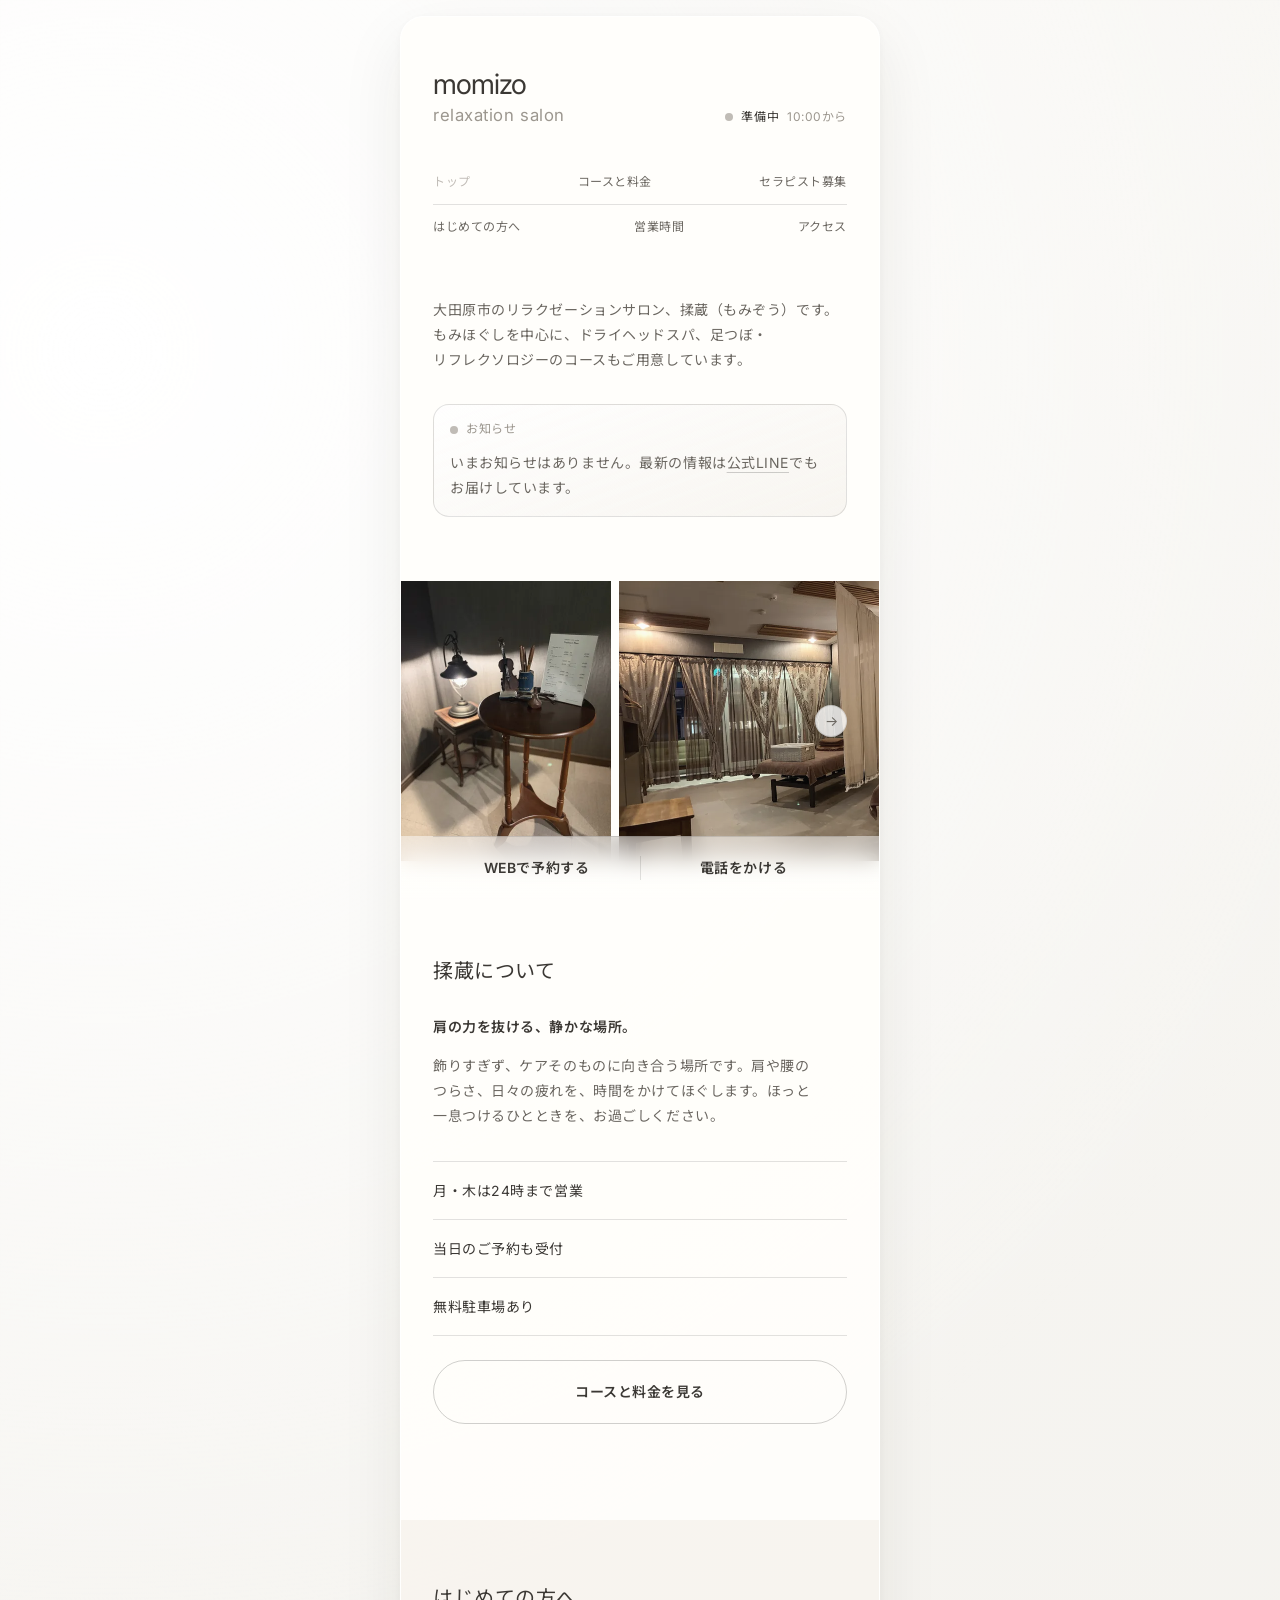
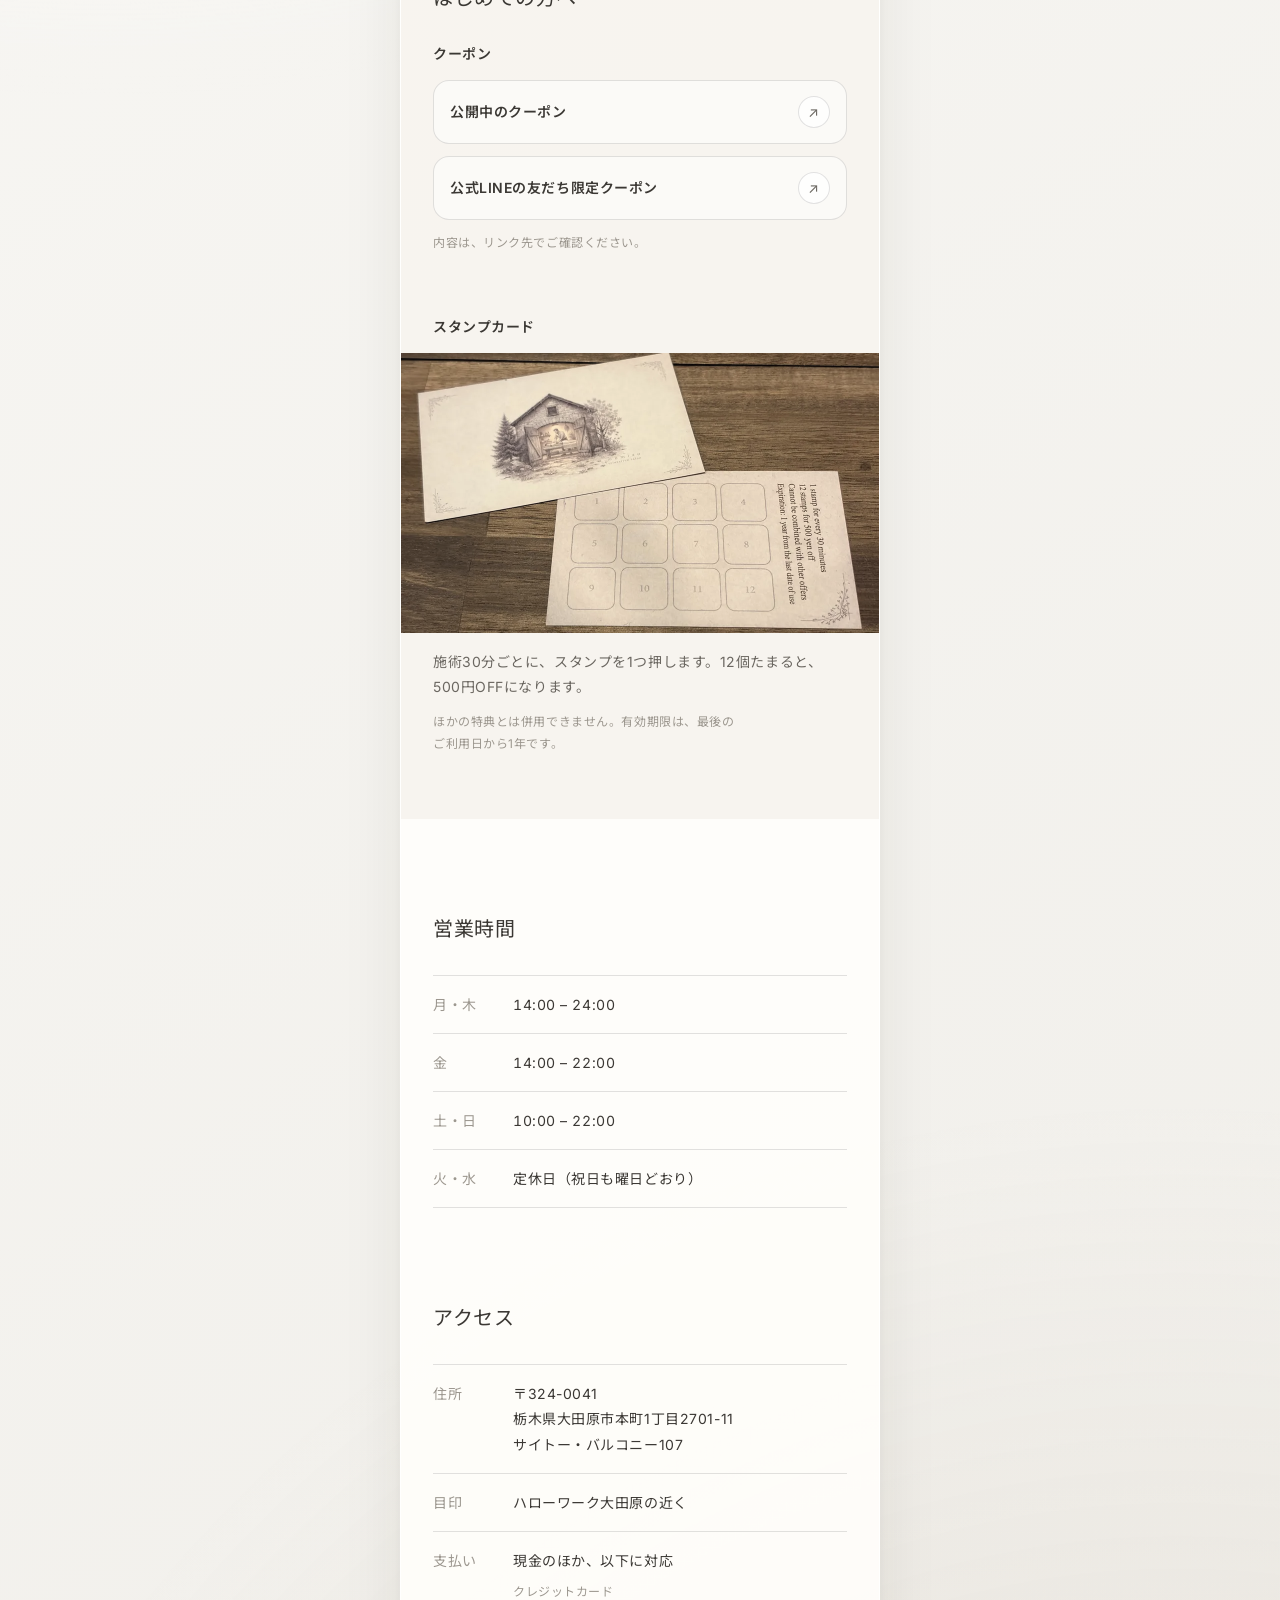
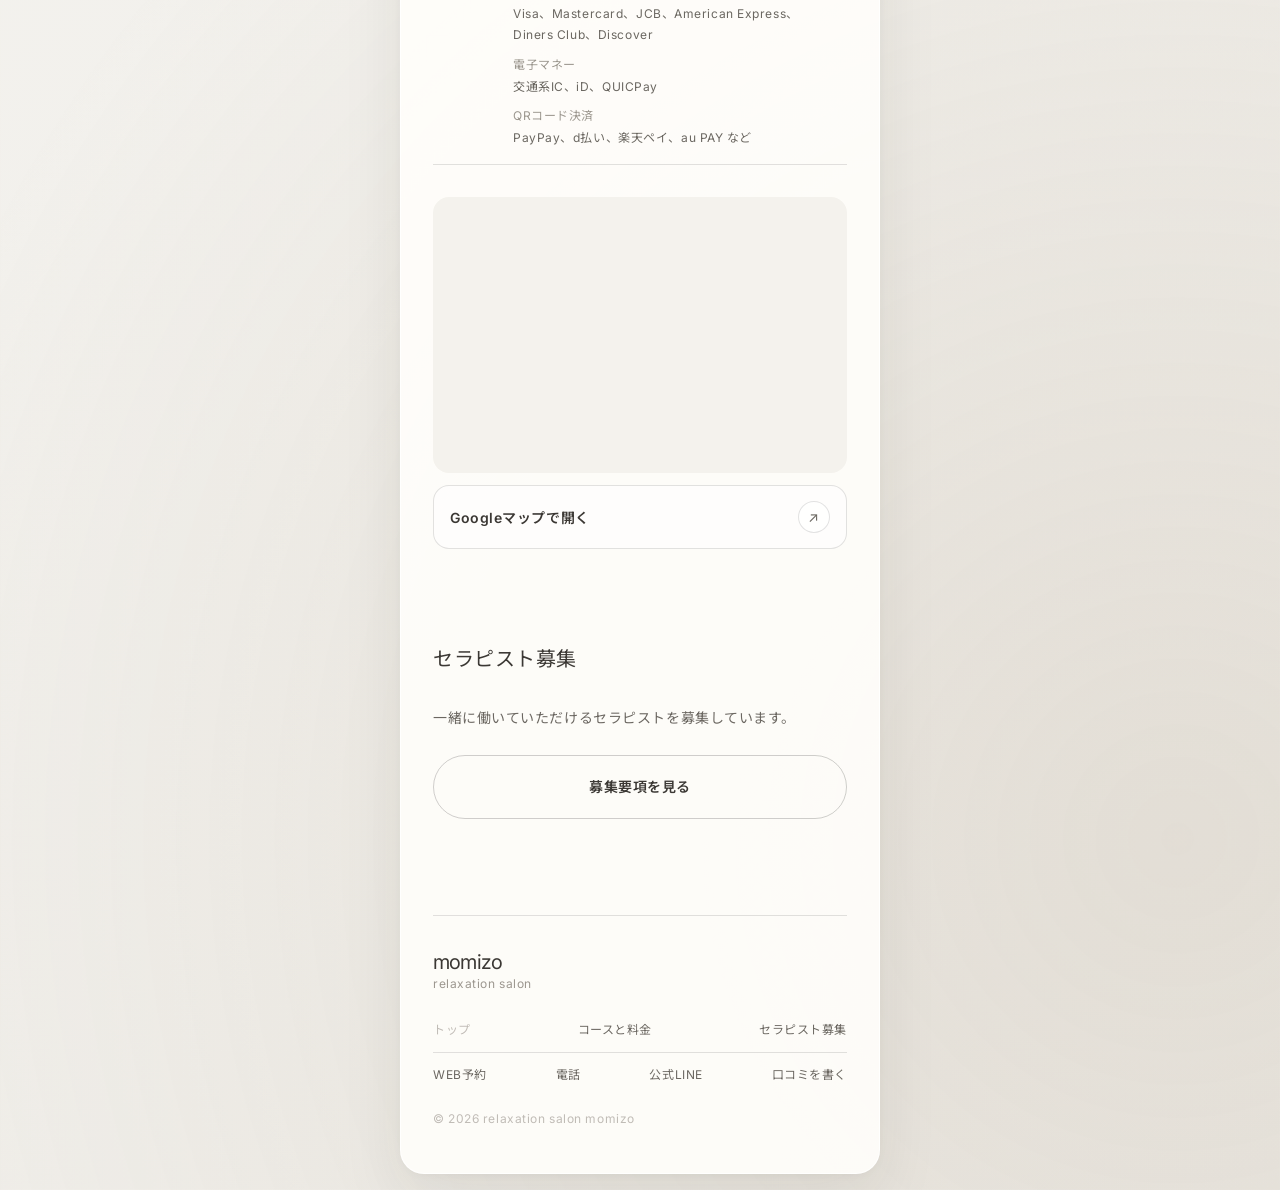
==== commit faef3290: "Add files via upload" ====
--- a/index.html
+++ b/index.html
@@ -170,23 +170,22 @@
    色味は、地図と同じ考えで少しだけ落ち着かせ、写真どうしのトーンをそろえる */
 /* 高さは280で固定（固有値）。写真はその高さのまま横に並べ、横にスクロールして複数枚を見る。
    次の写真が48だけのぞくように、1枚の幅は枠より48せまくする。1枚だけのときは枠の幅いっぱいに広げる。
-   横に長いパノラマ（.pano）は、切らずにそのまま横へスクロールして見る */
+   止まる位置（スナップ）は付けない。指を離した所でそのまま止まり、端から端へ戻らない */
 .ph {
   --ph-h: 280px;
   display: flex; gap: var(--sp-2); height: var(--ph-h);
   margin-inline: calc(var(--card-pad-x) * -1);
   overflow-x: auto; overflow-y: hidden; overscroll-behavior-x: contain; contain: inline-size;
-  scroll-snap-type: x mandatory; scrollbar-width: none;
+  scrollbar-width: none;
 }
 .ph::-webkit-scrollbar { display: none; }
 .ph img {
   flex: 0 0 auto; width: auto; height: 100%; max-width: calc(100% - var(--sp-12));
-  object-fit: cover; scroll-snap-align: start;
+  object-fit: cover;
   background: linear-gradient(160deg, var(--paper-hi) 0%, var(--accent-16) 100%);
   filter: saturate(.82) sepia(.08) brightness(1.02) contrast(.96);
 }
 .ph img:only-child { width: 100%; max-width: none; }
-.ph img.pano { width: auto; max-width: none; }
 /* マウスの人向けの送りボタン（矢印の丸）。スクロールできる枠にだけ、スクリプトで付ける */
 .ph-box { position: relative; }
 .ph-btn {
@@ -253,7 +252,6 @@
 .hero-ph { margin-top: var(--page-group); animation: rise var(--dur-enter) var(--ease-out) both; }
 
 /* ---------- 揉蔵について ---------- */
-.about h3 { margin-top: var(--gap-section); }
 .about h3 + p { margin-top: var(--gap-head); }
 /* 特徴：項目名なしの1列。線と文字は表（.info）と同じ */
 .facts { list-style: none; margin-top: var(--gap-section); border-top: var(--bw) solid var(--ink-12); }
@@ -394,7 +392,7 @@
         <ul class="notice-list" id="notices"></ul>
         <p class="notice-empty">いまお知らせはありません。最新の情報は<a href="https://page.line.me/cvj7583f" target="_blank" rel="noopener">公式LINE</a>でもお届けしています。</p>
       </section>
-      <div class="ph hero-ph"><img src="assets/img/hero-1.webp" alt="待合の一角。ランプの灯る丸テーブルと、料金表" width="420" height="560" decoding="async"><img src="assets/img/hero-2.webp" alt="店内。窓ぎわのカーテンと、施術用のベッド" width="747" height="560" decoding="async"></div>
+      <div class="ph hero-ph"><img src="assets/img/hero-1.webp" alt="待合の一角。ランプの灯る丸テーブルと、料金表" width="420" height="560" decoding="async"><img src="assets/img/hero-2.webp" alt="店内。窓ぎわのカーテンと、施術用のベッド" width="747" height="560" decoding="async"><img src="assets/img/hero-3.webp" alt="店内。カーテンで仕切って並ぶ施術用のベッド" width="747" height="560" loading="lazy" decoding="async"><img src="assets/img/hero-4.webp" alt="受付カウンターと、奥の更衣スペース" width="747" height="560" loading="lazy" decoding="async"></div>
     </div>
   </section>
 
@@ -402,7 +400,6 @@
     <div class="wrap">
       <h2>揉蔵について</h2>
       <div class="about">
-        <div class="ph"><img src="assets/img/about-1.webp" alt="店内。カーテンで仕切って並ぶ施術用のベッド" width="747" height="560" loading="lazy" decoding="async"><img src="assets/img/about-2.webp" alt="受付カウンターと、奥の更衣スペース" width="747" height="560" loading="lazy" decoding="async"></div>
         <h3>肩の力を抜ける、静かな場所。</h3>
         <p>飾りすぎず、ケアそのものに向き合う場所です。肩や腰のつらさ、日々の疲れを、時間をかけてほぐします。ほっと一息つける<span class="nb">ひととき</span>を、お過ごしください。</p>
         <ul class="facts">
@@ -598,7 +595,7 @@
 <script>
 /* 写真の枠：横にスクロールできるときだけ、マウス向けの送りボタンを付ける */
 document.querySelectorAll('.ph').forEach(function (ph) {
-  if (ph.children.length < 2 && !ph.querySelector('.pano')) return;
+  if (ph.children.length < 2) return;
   var box = document.createElement('div'); box.className = 'ph-box';
   ph.parentNode.insertBefore(box, ph); box.appendChild(ph);
   function make(cls, label, txt, dir) {
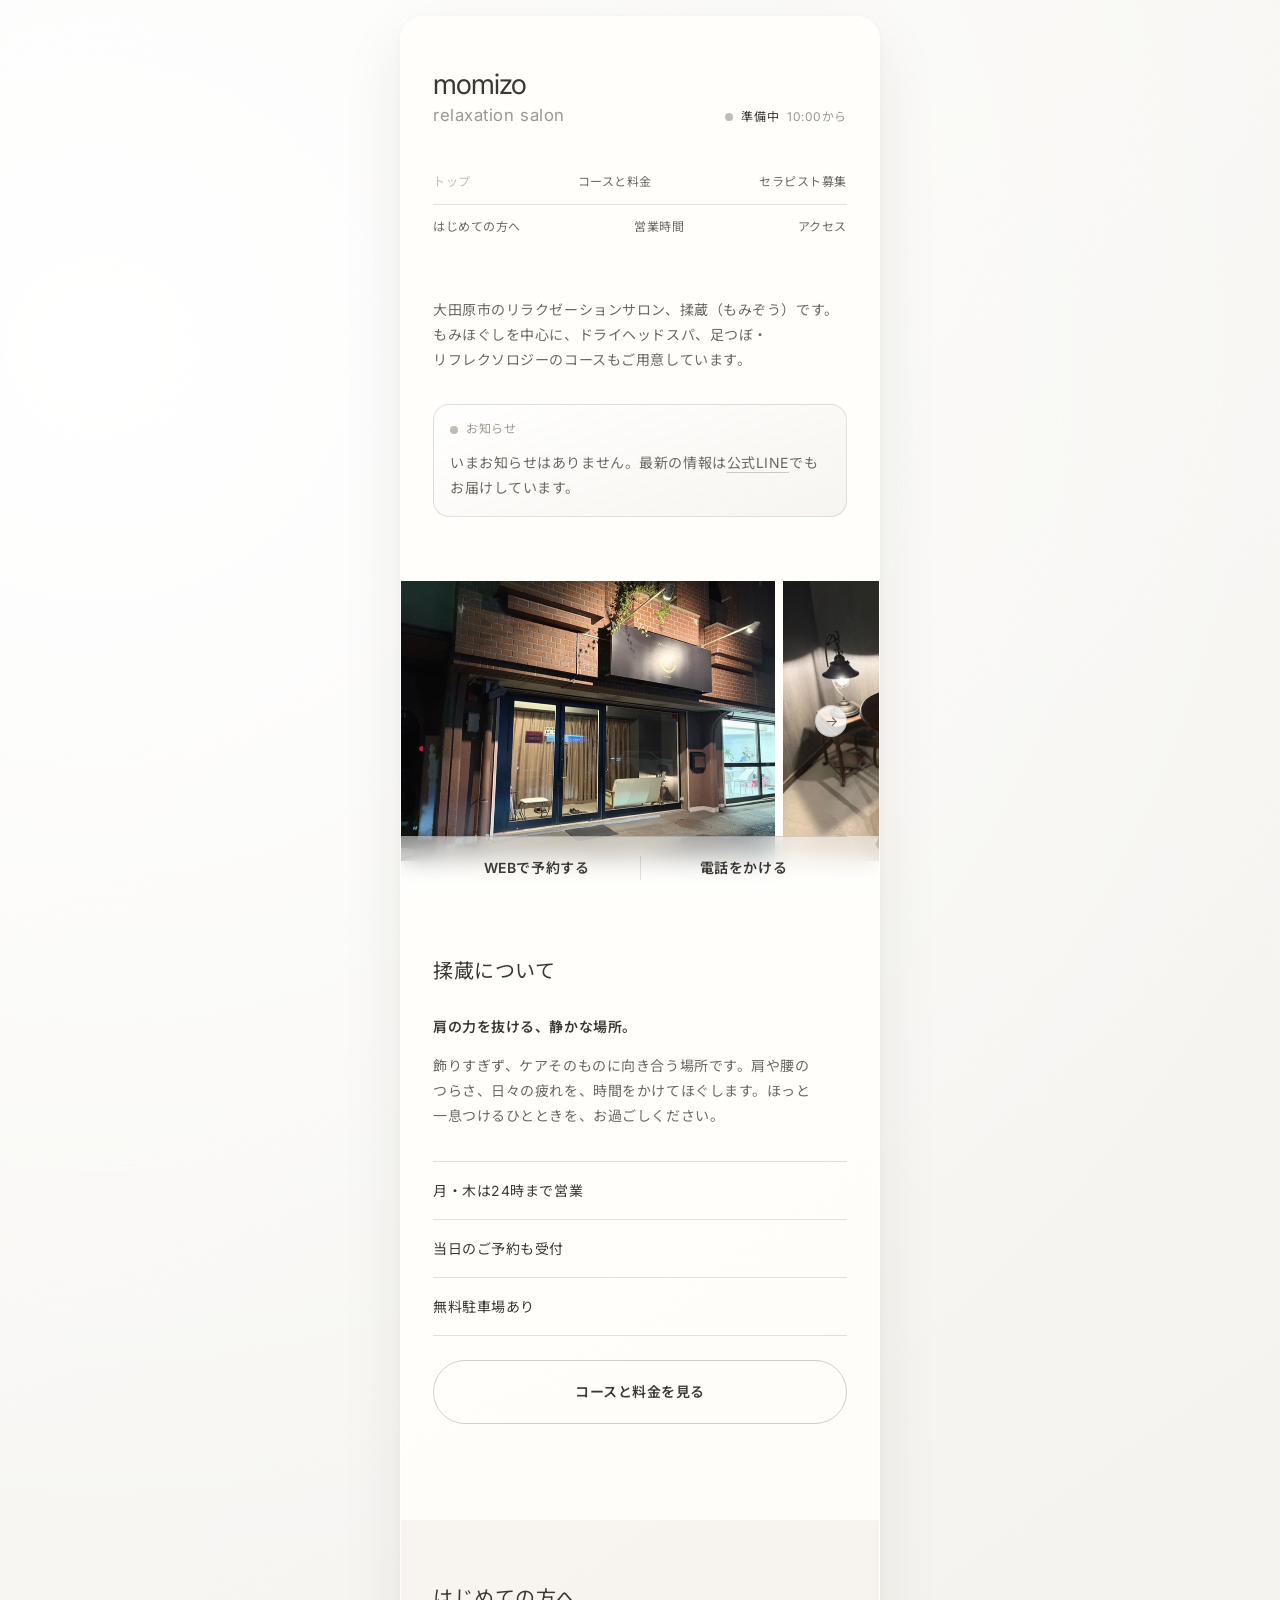
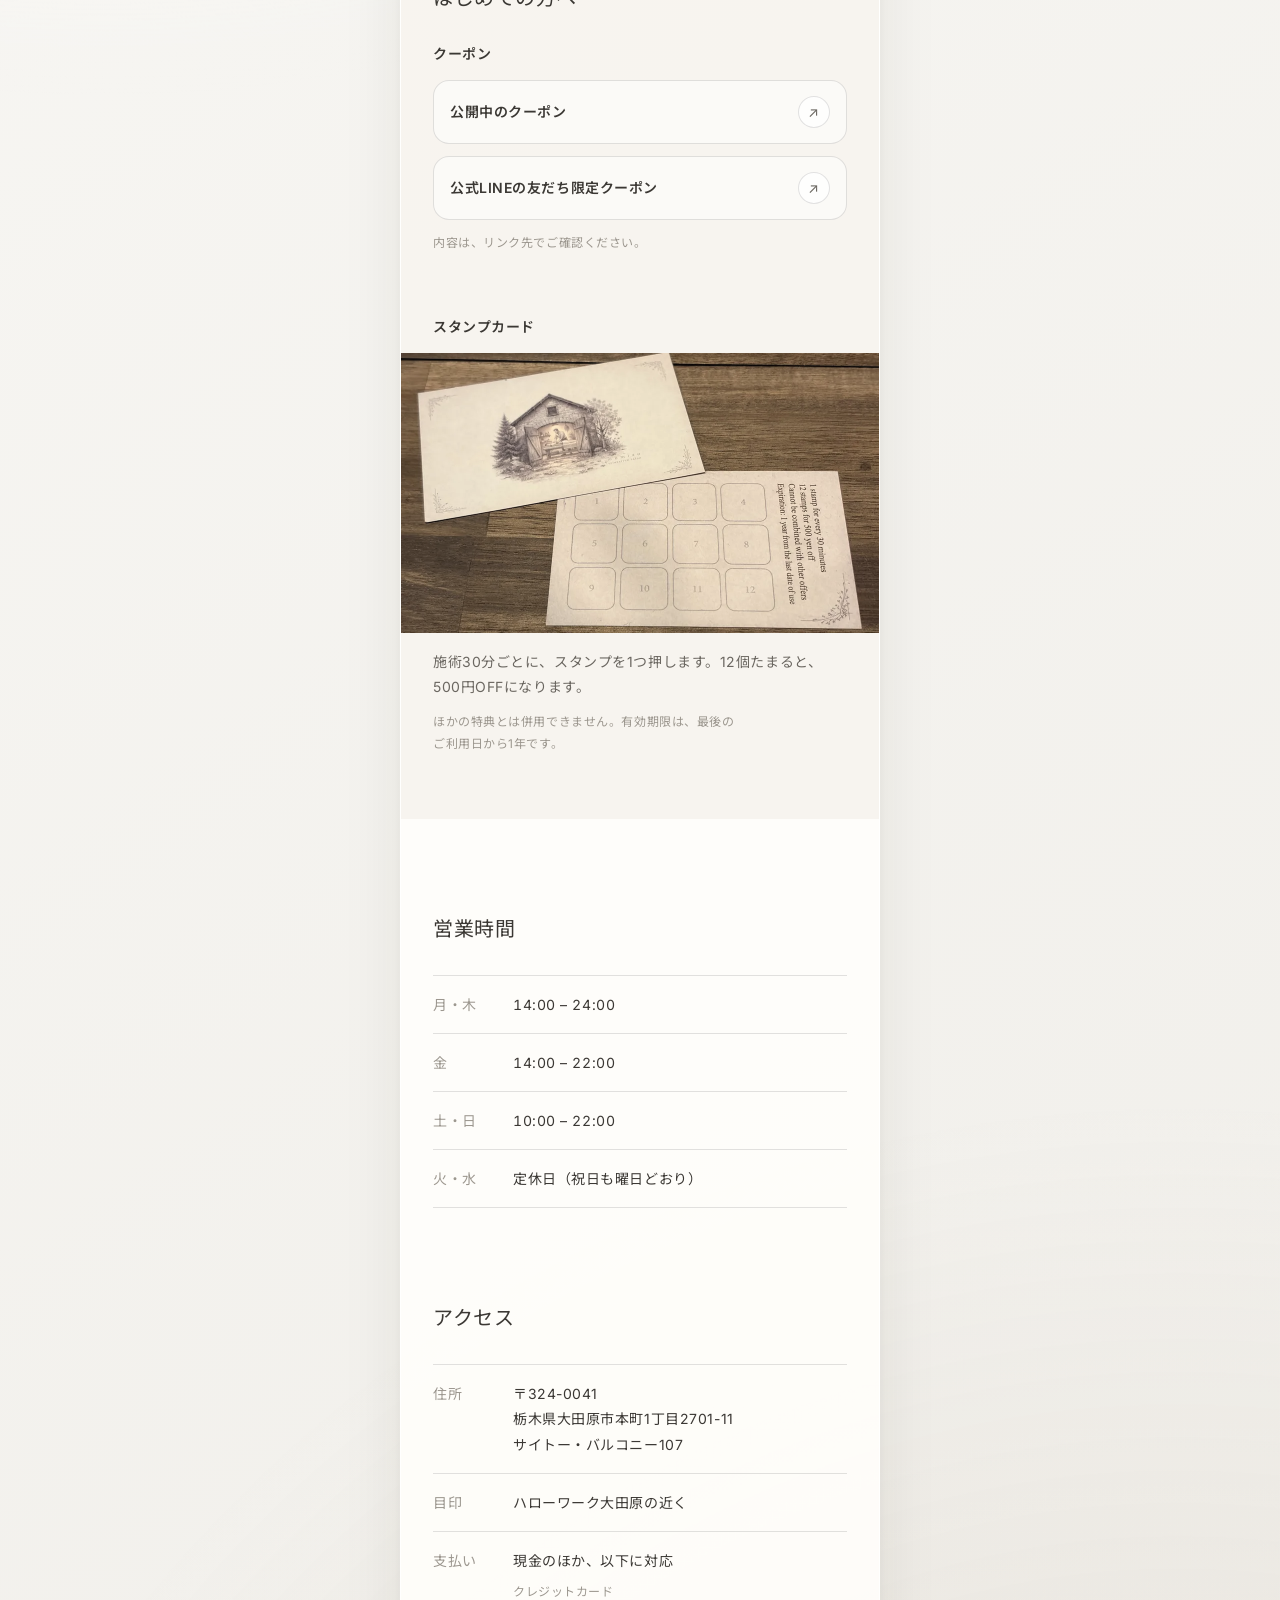
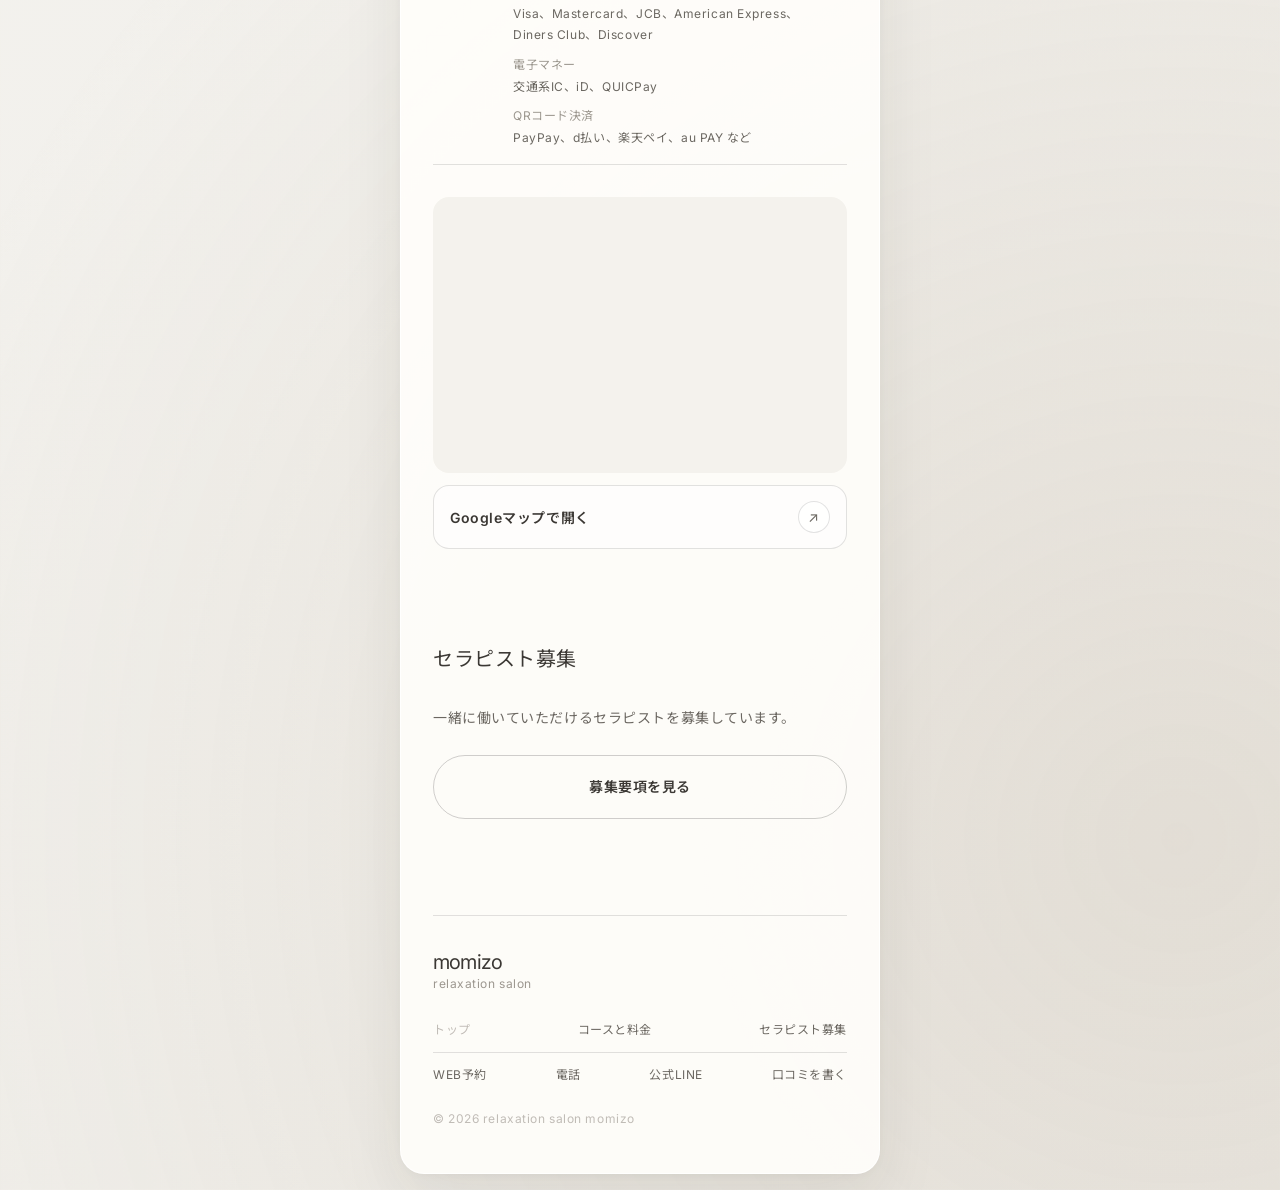
==== commit 7c15d332: "Add files via upload" ====
--- a/index.html
+++ b/index.html
@@ -17,13 +17,15 @@
 <link rel="apple-touch-icon" href="assets/icon/apple-touch-icon.png">
 <style>
 /* =========================================================
-   揉蔵サイト このページ専用のスタイル（第11版：日本語だけの表記にし、近い値をまとめた）
-   - 値は「揉蔵サイト デザイン規格書」のものだけを使う。ほかのページには影響しない
-   - 画像は assets/img/ に置き、枠（.ph）の中に <img> を並べる。高さ560pxの WebP（1枚だけの枠は 960×560px）
+   揉蔵サイト スタイル（第12版）
+   - 値は「揉蔵サイト デザイン規格書」のものだけを使う
+   - CSS はページごとに書く（共通の CSS ファイルは使わない）。そのかわり、
+     「共通：○○」〜「共通：○○ここまで」の塊は、それを使うページどうしで一字一句同じにしておく。
+     直すときは使っているページをすべて同じに直し、tools/check_common.py で確かめる
 
    値の層
-   層1 全体の共通値 … 色・文字・小さな間隔・角丸・部品の大きさ。全ページ同じ
-   層2 ページの共通値 … 大きな間隔（64と96の2つ）。ページごとに1組
+   層1 全体の共通値 … 色・文字・小さな間隔・角丸・部品の大きさ。全ページ同じ（共通：土台の中）
+   層2 ページの共通値 … 大きな間隔（64と96の2つ）。ページごとに1組（このページだけの部品の先頭）
    層3 固有値 ……… 段階の外にある値。規格書の固有値の章に記載（変更禁止）
 
    規則
@@ -34,6 +36,8 @@
    4. 写真の枠は高さ280で固定して横にスクロール。地図は 3:2
    5. 画面幅で値が変わるのは 480px 以下の1か所だけ
    ========================================================= */
+
+/* ===== 共通：土台 ===== */
 :root {
   /* ===== 色 ===== */
   --ink-2: #3b3834; --muted: #6b6761; --soft: #9c978f; --faint: #c0bcb6;
@@ -45,7 +49,7 @@
   --accent-08: rgba(162,141,115,.08); --accent-16: rgba(162,141,115,.16);
   --shade-04: rgba(40,34,27,.04); --shade-08: rgba(40,34,27,.08);
 
-  /* ================= 層1 全体の共通値 ================= */
+  /* ===== 層1 全体の共通値 ===== */
   /* 間隔の段階 */
   --sp-1: 4px; --sp-2: 8px; --sp-3: 12px; --sp-4: 16px; --sp-6: 24px; --sp-8: 32px;
   --sp-12: 48px; --sp-16: 64px; --sp-24: 96px;
@@ -56,7 +60,7 @@
   --gap-list: var(--sp-3);      /* 12 段落どうし、並んだボタンどうし、ボタン→注意書き */
   --gap-head: var(--sp-4);      /* 16 小見出し→中身、線で区切った行の上下、ページの行→区切り線→ナビ */
   --gap-block: var(--sp-6);     /* 24 本文→ボタン、注意書き→ボタン、セクションの説明文→中身 */
-  --gap-section: var(--sp-8);   /* 32 本文→お知らせ、セクション見出し→中身、写真→小見出し、フッターの上の区切り線→ロゴ */
+  --gap-section: var(--sp-8);   /* 32 セクション見出し→中身、写真→小見出し、本文→お知らせ、フッターの各段の間 */
 
   /* 横の位置（幅480px以下で変わる） */
   --page-pad: var(--sp-4);
@@ -91,17 +95,13 @@
   --dur-press: .1s; --dur-base: .2s; --dur-enter: .8s;
   --ease-out: cubic-bezier(.16, 1, .3, 1);
   --lift: -2px; --press: .97; --enter-y: var(--sp-4);
-  --dock-delay: .6s;   /* 画面下のメニューが出てくるまでの間（カードの現れ .8s に少し重ねる） */
+  --dock-delay: .6s;   /* 固有値：画面下のメニューが出てくるまでの間（カードの現れ .8s に少し重ねる） */
 
   /* 背景 */
   --bg-page:
     radial-gradient(circle at 8% 8%, var(--white), transparent 32%),
     radial-gradient(circle at 92% 92%, var(--accent-16), transparent 32%),
     linear-gradient(145deg, var(--paper-hi) 0%, var(--paper-lo) 100%);
-
-  /* ================= 層2 ページの共通値（トップページ） ================= */
-  --page-group: var(--sp-16);     /* 64 ナビ→最初の内容、セクションの中の大きなまとまりどうし、帯の上下の内側 */
-  --page-section: var(--sp-24);   /* 96 セクションどうし、最後の内容→フッター */
 
   color-scheme: light;
 }
@@ -138,17 +138,20 @@
 }
 @keyframes enter { from { opacity: 0; transform: translateY(var(--enter-y)) scale(.99); } to { opacity: 1; transform: none; } }
 
-/* ---------- ヘッダー：ロゴ（左）と営業状況（右）を1行に、区切り線、その下にナビ ---------- */
-.head .wrap { display: flex; align-items: flex-end; align-items: last baseline; justify-content: space-between; gap: var(--gap-head); }   /* 営業状況はロゴの下の行（relaxation salon）の文字の下の線にそろえる */
-/* ページの行：ロゴの下に、フッターと同じ並び。ロゴとの間は48あけて、ロゴを独立させる。区切り線の上が「サイトのページ」、下が「このページの中」 */
+/* ---------- ヘッダー：ロゴ（左）と営業状況（右）→ ページの行 → 区切り線 → そのページのナビ ---------- */
+/* 営業状況はロゴの下の行（relaxation salon）の文字の下の線にそろえる */
+.head .wrap { display: flex; align-items: flex-end; align-items: last baseline; justify-content: space-between; gap: var(--gap-head); }
 .head .brand { font-size: var(--fs-logo); }
+/* ページの行：ロゴとの間は48あけて、ロゴを独立させる。区切り線の上が「サイトのページ」、下が「このページの中」 */
 .head-pages { margin-top: var(--sp-12); padding-bottom: var(--gap-head); border-bottom: var(--bw) solid var(--ink-12); }
-/* ロゴ：コース名と同じ書き方。英字の名前（20px・400・-.04em・ink-2）の下に、小さな英字（12px・soft）。間0 */
+
+/* ロゴ：momizo（400・-.04em・ink-2）の下に relaxation salon（soft）。間0。
+   1つの塊として大きさを変え、relaxation salon は momizo の0.6倍（フッター20→12、ヘッダー28→16.8） */
 .brand { display: grid; font-size: var(--fs-lg); color: inherit; text-decoration: none; transition: opacity var(--dur-base) var(--ease-out); }
 .brand-name { font-size: 1em; line-height: var(--lh-ui); letter-spacing: var(--ls-latin); color: var(--ink-2); }
-/* ロゴは1つの塊として大きさを変える。relaxation salon は momizo の0.6倍（フッター20→12、ヘッダー28→16.8） */
 .brand-sub { font-size: .6em; line-height: var(--lh-ui); color: var(--soft); white-space: nowrap; }
-/* 営業状況：点＋いまの状態（ink-2）と、閉まる時刻か次に開く日時（soft） */
+
+/* 営業状況：点＋いまの状態（ink-2）と、閉まる時刻か次に開く日時（soft）。スクリプトが中身を入れてから出す */
 .status { display: none; align-items: baseline; gap: var(--gap-item); font-size: var(--fs-sm); line-height: var(--lh-ui); white-space: nowrap; color: var(--soft); }
 .status.on { display: flex; }
 .status b { display: flex; align-items: center; gap: var(--gap-item); font-weight: inherit; color: var(--ink-2); }
@@ -156,21 +159,64 @@
 .status.open b::before { background: var(--accent); box-shadow: 0 0 0 var(--sp-1) var(--accent-16); }
 
 /* ナビとリンクの行：左右の端までそろえて1行に。
-   ヘッダー：ロゴ → ページの行 → 区切り線 → そのページの目次（見出しを上から順に。ページ内へ飛ぶ）
-   フッター：ロゴ → ページの行 → 区切り線 → 外部（WEB予約 → 電話 → 公式LINE → 口コミを書く）
-   ページの行はヘッダーとフッターで同じ（トップ → コースと料金 → セラピスト募集。今いるページは薄くして、リンクにしない） */
+   ページの行はヘッダーとフッターで同じ（トップ → コースと料金 → セラピスト募集。今いるページは faint で、リンクにしない） */
 .nav, .link-row { display: flex; flex-wrap: wrap; justify-content: space-between; gap: var(--gap-item); }
 .nav { margin-top: var(--gap-head); }
 .nav a, .link-row a, .link-row span { padding: var(--gap-head) 0; margin: calc(var(--gap-head) * -1) 0; font-size: var(--fs-sm); line-height: var(--lh-none); text-decoration: none; white-space: nowrap; color: var(--muted); transition: color var(--dur-base) var(--ease-out); }
-.link-row [aria-current] { color: var(--faint); }   /* 今いるページは薄くして、リンクにしない */
+.link-row [aria-current] { color: var(--faint); }
 @media (hover: hover) { .brand:hover { opacity: .6; } .nav a:hover, .link-row a:hover { color: var(--ink-2); } }
 
-/* ---------- 写真の枠（画像がないときは仮画像の面） ---------- */
+/* ---------- 見出し：日本語だけ。ページの題とセクション見出しは20で400、小見出しは本文と同じ14で600 ---------- */
+h1, h2 { font-size: var(--fs-lg); margin-bottom: var(--gap-section); }
+h3 { font-size: var(--fs-md); font-weight: var(--fw-semibold); }
+
+/* ---------- ページの並び ---------- */
+.sec { padding-top: var(--page-section); }
+
+/* ---------- 画面下のメニュー（LINEのリッチメニューのように画面の下に出す）
+   カードの中に溶け込む形：カードの幅の内側に、白の透ける面（white-50 → card）とぼかし。影と角丸は付けない。
+   上の区切り線は中身の幅だけ。項目どうしは短い縦線で区切る。文字はボタンと同じ 14px・600・ink-2。
+   data-until の要素（トップ・メニューはフッター、求人はフォーム）が画面に入ったら、下へ引っ込める ---------- */
+.dock {
+  position: fixed; left: 50%; bottom: 0; z-index: 10;
+  width: min(100% - (var(--page-pad) + var(--bw)) * 2, var(--card-w) - var(--bw) * 2); translate: -50% 0;
+  display: grid; grid-auto-flow: column; grid-auto-columns: 1fr;
+  padding: 0 var(--card-pad-x) env(safe-area-inset-bottom, 0px);
+  background: linear-gradient(var(--white-50), var(--card));
+  -webkit-backdrop-filter: blur(var(--sp-3)); backdrop-filter: blur(var(--sp-3));
+  transition: translate var(--dur-base) var(--ease-out), opacity var(--dur-base) var(--ease-out);
+  /* 開いたとき、カードが現れ終わるころに下から出てくる（1回だけ）。backwards なので、出たあとは .hide の邪魔をしない */
+  animation: dock-in var(--dur-enter) var(--ease-out) var(--dock-delay) backwards;
+}
+@keyframes dock-in { from { translate: -50% 100%; opacity: 0; } }
+.dock::before { content: ""; position: absolute; top: 0; left: var(--card-pad-x); right: var(--card-pad-x); height: var(--bw); background: var(--ink-12); }
+.dock.hide { translate: -50% 100%; opacity: 0; pointer-events: none; }
+.dock a {
+  position: relative; display: grid; place-content: center;
+  min-height: var(--size-control); font-size: var(--fs-md); font-weight: var(--fw-semibold); line-height: var(--lh-ui); text-decoration: none; white-space: nowrap; color: var(--ink-2);
+  transition: opacity var(--dur-base) var(--ease-out), transform var(--dur-base) var(--ease-out);
+}
+.dock a + a::before { content: ""; position: absolute; left: 0; top: 50%; height: var(--sp-6); margin-top: calc(var(--sp-6) / -2); width: var(--bw); background: var(--ink-12); }
+.dock a:focus-visible { outline-offset: calc(var(--focus-w) * -1); border-radius: var(--r-md); }
+.dock a:active { transform: scale(var(--press)); transition-duration: var(--dur-press); }
+@media (hover: hover) { .dock a:hover { opacity: .6; } }
+
+/* ---------- フッター：区切り線 → ロゴ → ページの行 → 区切り線 → 外部 → 著作権表示 ---------- */
+.site-foot { margin-top: auto; padding-top: var(--page-section); }
+.foot-body { padding-top: var(--gap-section); border-top: var(--bw) solid var(--ink-12); }
+.foot-pages { margin-top: var(--gap-section); padding-bottom: var(--gap-head); border-bottom: var(--bw) solid var(--ink-12); }
+.foot-ext { margin-top: var(--gap-head); }   /* 線の上下16。押せる範囲は線のところで接する */
+.footer { margin-top: var(--gap-section); font-family: var(--font-latin); font-size: var(--fs-sm); line-height: var(--lh-none); color: var(--faint); }
+
+@media (prefers-reduced-motion: reduce) { *, *::before, *::after { animation-duration: .01ms !important; animation-delay: 0s !important; transition-duration: .01ms !important; scroll-behavior: auto !important; } }
+/* ===== 共通：土台ここまで ===== */
+
+/* ===== 共通：写真の枠 ===== */
 /* 写真は角丸の枠に入れず、カードの端から端まで広げる（はじめての方への帯と同じ広げ方）。
-   色味は、地図と同じ考えで少しだけ落ち着かせ、写真どうしのトーンをそろえる */
-/* 高さは280で固定（固有値）。写真はその高さのまま横に並べ、横にスクロールして複数枚を見る。
-   次の写真が48だけのぞくように、1枚の幅は枠より48せまくする。1枚だけのときは枠の幅いっぱいに広げる。
-   止まる位置（スナップ）は付けない。指を離した所でそのまま止まり、端から端へ戻らない */
+   高さは280で固定（固有値）。写真はその高さのまま横に並べ（間8）、横にスクロールして見る。
+   次の写真がのぞくように、1枚の幅は枠より48せまくする。1枚だけのときは幅いっぱいに広げる。
+   止まる位置（スナップ）は付けない。色味は地図と同じ考えで少し落ち着かせ、写真どうしのトーンをそろえる（固有値）。
+   画像がないときは仮画像の面 */
 .ph {
   --ph-h: 280px;
   display: flex; gap: var(--sp-2); height: var(--ph-h);
@@ -186,7 +232,7 @@
   filter: saturate(.82) sepia(.08) brightness(1.02) contrast(.96);
 }
 .ph img:only-child { width: 100%; max-width: none; }
-/* マウスの人向けの送りボタン（矢印の丸）。スクロールできる枠にだけ、スクリプトで付ける */
+/* マウスの人向けの送りボタン（矢印の丸）。スクロールできる枠にだけ、スクリプトで付ける。端まで来た側は消す */
 .ph-box { position: relative; }
 .ph-btn {
   position: absolute; top: 50%; z-index: 1; width: var(--arrow); height: var(--arrow); margin-top: calc(var(--arrow) / -2);
@@ -198,8 +244,10 @@
 .ph-btn.prev { left: 0; } .ph-btn.next { right: 0; }
 .ph-btn[disabled] { opacity: 0; pointer-events: none; }
 @media (hover: hover) and (pointer: fine) { .ph-btn { display: grid; } .ph-btn:hover { background: var(--white); color: var(--ink-2); } }
-
-/* ---------- ボタン：カード内では幅いっぱい ---------- */
+/* ===== 共通：写真の枠ここまで ===== */
+
+/* ===== 共通：ボタンと補足 ===== */
+/* ボタン：カード内では幅いっぱい。フォームの送信は accent の面、ほかのページへの移動は白抜き（.ghost） */
 .btn {
   display: flex; width: 100%; align-items: center; justify-content: center;
   min-height: var(--size-control); padding: 0 var(--gap-list); border: var(--bw) solid var(--accent); border-radius: var(--r-pill);
@@ -213,25 +261,54 @@
   .btn:hover { background: var(--accent-hover); border-color: var(--accent-hover); transform: translateY(var(--lift)); }
   .btn.ghost:hover { background: var(--paper-hi); border-color: var(--accent); }
 }
-.more { margin-top: var(--gap-block); }
-
-/* ---------- 見出し：日本語だけ。セクション見出しは20で400、小見出しは本文と同じ14で600 ---------- */
-h2 { font-size: var(--fs-lg); margin-bottom: var(--gap-section); }
-h3 { font-size: var(--fs-md); font-weight: var(--fw-semibold); }
-
-/* ---------- 補足・注意書き ---------- */
+/* 補足・注意書き */
 .note { margin-top: var(--gap-list); font-size: var(--fs-sm); color: var(--soft); }
-
-/* ---------- ページの並び（層2） ---------- */
+/* セクションの説明文（見出しの直後の1〜2文）→ 中身24 */
+.sec-note { margin-bottom: var(--gap-block); }
+/* ===== 共通：ボタンと補足ここまで ===== */
+
+/* ===== 共通：項目と内容の表・地図・線のボタン ===== */
+/* 項目と内容の表：左に項目名（soft）、右に内容。各行の下と表の上に区切り線 */
+.info { display: grid; border-top: var(--bw) solid var(--ink-12); }
+.info > div { display: grid; grid-template-columns: var(--label-col) minmax(0, 1fr); align-items: baseline; gap: 0 var(--gap-head); padding: var(--gap-head) 0; border-bottom: var(--bw) solid var(--ink-12); }
+.info dt { color: var(--soft); }
+.hours dd { font-variant-numeric: tabular-nums; }
+
+/* 地図：3:2（固有値）。色味は少し落ち着かせる */
+.mapbox { border-radius: var(--r-md); overflow: hidden; background: var(--paper); aspect-ratio: 3 / 2; }
+.mapbox iframe { display: block; width: 100%; height: 100%; border: 0; filter: grayscale(.6) sepia(.2) brightness(1.04) contrast(.92); }
+
+/* 線のボタン（外部サイトへのリンク）：左に名前、右に矢印の丸 */
+.line {
+  display: flex; align-items: center; justify-content: space-between; gap: var(--gap-head);
+  min-height: var(--size-control); padding: var(--gap-list) var(--gap-head);
+  border: var(--bw) solid var(--ink-12); border-radius: var(--r-md); background-color: var(--white-50); color: var(--ink-2); text-decoration: none;
+  transition: transform var(--dur-base) var(--ease-out), background-color var(--dur-base) var(--ease-out), border-color var(--dur-base) var(--ease-out);
+}
+.action-copy { min-width: 0; line-height: var(--lh-ui); font-weight: var(--fw-semibold); word-break: auto-phrase; text-wrap: balance; }
+.line-arrow { flex: 0 0 var(--arrow); width: var(--arrow); height: var(--arrow); display: grid; place-items: center; border: var(--bw) solid var(--ink-12); border-radius: 50%; background: var(--white-80); line-height: var(--lh-none); color: var(--muted); }
+.line:active { transform: scale(var(--press)); transition-duration: var(--dur-press); }
+@media (hover: hover) { .line:hover { background-color: var(--white); border-color: var(--ink-20); transform: translateY(var(--lift)); } }
+.maplink { margin-top: var(--gap-list); }   /* 地図→地図のボタン12 */
+/* ===== 共通：項目と内容の表・地図・線のボタンここまで ===== */
+
+/* ===== このページだけ：トップ ===== */
+/* 層2 ページの共通値 */
+:root {
+  --page-group: var(--sp-16);     /* 64 ナビ→最初の内容、セクションの中の大きなまとまりどうし、帯の上下の内側 */
+  --page-section: var(--sp-24);   /* 96 セクションどうし、最後の内容→フッター */
+}
+
+/* ---------- ヒーロー：本文 → お知らせ → 写真。h1 は読み上げ用に隠す ---------- */
 .hero { padding-top: var(--page-group); }
-.sec { padding-top: var(--page-section); }
-
-/* ---------- ヒーロー ---------- */
 .vh { position: absolute; width: 1px; height: 1px; overflow: hidden; clip-path: inset(50%); white-space: nowrap; }   /* 画面には出さず、読み上げと検索にだけ渡す */
+.hero-ph { margin-top: var(--page-group); animation: rise var(--dur-enter) var(--ease-out) both; }
+@keyframes rise { from { opacity: 0; translate: 0 var(--enter-y); } to { opacity: 1; translate: 0 0; } }
+
 /* ---------- お知らせ：ヒーローの本文と写真の間に、いつも置く枠
-   線のボタンと同じ縁（ink-12）と角丸16。面は写真の仮画像と同じ向きの淡いグラデーション（white-80 → accent-08）。
+   縁は ink-12、角丸16、面は white-80 → accent-08 の淡いグラデーション。
    見出しの点は営業状況と同じ形：お知らせがあるときは accent に淡い輪、ないときは faint。
-   お知らせどうしは線で区切り、期限があれば下に「〇月〇日まで」。ないときは、公式LINEへの一言 ---------- */
+   data-state：loading（1行分の空き）→ list（お知らせ）か empty（公式LINEへの一言） ---------- */
 .notice { margin-top: var(--gap-section); padding: var(--gap-head); border: var(--bw) solid var(--ink-12); border-radius: var(--r-md); background: linear-gradient(160deg, var(--white-80) 0%, var(--accent-08) 100%); }
 .notice h2 { display: flex; align-items: center; gap: var(--gap-item); margin: 0 0 var(--gap-list); font-size: var(--fs-sm); line-height: var(--lh-ui); color: var(--soft); }
 .notice h2::before { content: ""; width: var(--sp-2); height: var(--sp-2); border-radius: 50%; background: var(--faint); transition: background-color var(--dur-base) var(--ease-out), box-shadow var(--dur-base) var(--ease-out); }
@@ -243,98 +320,29 @@
 .notice-empty { color: var(--muted); }
 .notice-empty a { color: inherit; text-decoration-color: var(--ink-20); text-underline-offset: .3em; }
 @media (hover: hover) { .notice-empty a:hover { color: var(--ink-2); } }
-/* 読み込み中は1行分の場所だけ取っておき、中身は出たときにふわっと */
-.notice-list, .notice-empty { animation: fade var(--dur-base) var(--ease-out) both; }
-.notice[data-state="loading"] .notice-list, .notice:not([data-state="list"]) .notice-list { display: none; }
-.notice:not([data-state="empty"]) .notice-empty { display: none; }
+.notice:not([data-state="list"]) .notice-list, .notice:not([data-state="empty"]) .notice-empty { display: none; }
 .notice[data-state="loading"]::after { content: ""; display: block; height: calc(var(--fs-md) * var(--lh-text)); }
+.notice-list, .notice-empty { animation: fade var(--dur-base) var(--ease-out) both; }   /* 中身は出たときにふわっと */
 @keyframes fade { from { opacity: 0; } }
-.hero-ph { margin-top: var(--page-group); animation: rise var(--dur-enter) var(--ease-out) both; }
-
-/* ---------- 揉蔵について ---------- */
+
+/* ---------- 揉蔵について：特徴の一覧（項目名なしの1列。線と文字は表と同じ）→ ボタン ---------- */
 .about h3 + p { margin-top: var(--gap-head); }
-/* 特徴：項目名なしの1列。線と文字は表（.info）と同じ */
 .facts { list-style: none; margin-top: var(--gap-section); border-top: var(--bw) solid var(--ink-12); }
 .facts li { padding: var(--gap-head) 0; border-bottom: var(--bw) solid var(--ink-12); }
-
-.info + .note { margin-top: var(--gap-head); }
+.more { margin-top: var(--gap-block); }
 
 /* ---------- はじめての方へ（帯）：カードの端から端まで。中身の左端はほかと同じ ---------- */
 .band { margin: var(--page-section) calc(var(--card-pad-x) * -1) 0; padding: var(--page-group) var(--card-pad-x); background: var(--accent-08); }
 .visit { display: grid; gap: var(--page-group); }
 .visit h3 + * { margin-top: var(--gap-head); }
+.links { display: grid; gap: var(--gap-list); }
 .stamp-ph + p { margin-top: var(--gap-head); }
 
-/* ---------- 項目と内容の表（営業時間・アクセス） ---------- */
-.access { display: grid; gap: var(--gap-section); }
-.info { display: grid; border-top: var(--bw) solid var(--ink-12); }
-.info div { display: grid; grid-template-columns: var(--label-col) minmax(0, 1fr); align-items: baseline; gap: 0 var(--gap-head); padding: var(--gap-head) 0; border-bottom: var(--bw) solid var(--ink-12); }
-.info dt { color: var(--soft); }
+/* ---------- 営業時間・アクセス ---------- */
+.access { display: grid; gap: var(--gap-section); }   /* 表→地図32 */
 .info .pay { display: block; margin-top: var(--gap-item); font-size: var(--fs-sm); color: var(--muted); }
 .info .pay b { display: block; font-weight: var(--fw-regular); color: var(--soft); }
-.hours dd { font-variant-numeric: tabular-nums; }
-
-/* 地図 */
-.mapbox { border-radius: var(--r-md); overflow: hidden; background: var(--paper); aspect-ratio: 3 / 2; }
-.mapbox iframe { display: block; width: 100%; height: 100%; border: 0; filter: grayscale(.6) sepia(.2) brightness(1.04) contrast(.92); }
-.maplink { margin-top: var(--gap-list); }
-
-/* ---------- 線のボタン：左に名前、右に矢印の丸 ---------- */
-.links { display: grid; gap: var(--gap-list); }
-.line {
-  display: flex; align-items: center; justify-content: space-between; gap: var(--gap-head);
-  min-height: var(--size-control); padding: var(--gap-list) var(--gap-head);
-  border: var(--bw) solid var(--ink-12); border-radius: var(--r-md); background-color: var(--white-50); color: var(--ink-2); text-decoration: none;
-  transition: transform var(--dur-base) var(--ease-out), background-color var(--dur-base) var(--ease-out), border-color var(--dur-base) var(--ease-out);
-}
-.action-copy { min-width: 0; line-height: var(--lh-ui); font-weight: var(--fw-semibold); word-break: auto-phrase; text-wrap: balance; }
-.line-arrow { flex: 0 0 var(--arrow); width: var(--arrow); height: var(--arrow); display: grid; place-items: center; border: var(--bw) solid var(--ink-12); border-radius: 50%; background: var(--white-80); line-height: var(--lh-none); color: var(--muted); }
-.line:active { transform: scale(var(--press)); transition-duration: var(--dur-press); }
-@media (hover: hover) { .line:hover { background-color: var(--white); border-color: var(--ink-20); transform: translateY(var(--lift)); } }
-
-/* ---------- 求人 ---------- */
-.sec-note { margin-bottom: var(--gap-block); }
-
-/* ---------- フッター ---------- */
-.site-foot { margin-top: auto; padding-top: var(--page-section); }
-
-/* ---------- 画面下のメニュー（LINEのリッチメニューのように画面の下に出す）
-   カードの中に溶け込む形：カードの幅の内側に、白の透ける面（white-50 → card）とぼかし。影と角丸は付けない。
-   上の区切り線はページの区切り線と同じく、中身の幅だけ。項目どうしは短い縦線で区切る。
-   絵は使わず、文字だけ。ボタンと同じ 14px・600・ink-2 にして、ページの言葉づかいに合わせる。
-   フッター（求人ページはフォーム）が見えてきたら、下へ引っ込めて隠す ---------- */
-.dock {
-  position: fixed; left: 50%; bottom: 0; z-index: 10;
-  width: min(100% - (var(--page-pad) + var(--bw)) * 2, var(--card-w) - var(--bw) * 2); translate: -50% 0;
-  display: grid; grid-auto-flow: column; grid-auto-columns: 1fr;
-  padding: 0 var(--card-pad-x) env(safe-area-inset-bottom, 0px);
-  background: linear-gradient(var(--white-50), var(--card));
-  -webkit-backdrop-filter: blur(var(--sp-3)); backdrop-filter: blur(var(--sp-3));
-  transition: translate var(--dur-base) var(--ease-out), opacity var(--dur-base) var(--ease-out);
-}
-.dock::before { content: ""; position: absolute; top: 0; left: var(--card-pad-x); right: var(--card-pad-x); height: var(--bw); background: var(--ink-12); }
-.dock.hide { translate: -50% 100%; opacity: 0; pointer-events: none; }
-/* 開いたとき、カードが現れ終わるころに下からすっと出てくる（1回だけ）。
-   backwards なので、出終わったあとは .hide の出し入れの邪魔をしない */
-.dock { animation: dock-in var(--dur-enter) var(--ease-out) var(--dock-delay) backwards; }
-@keyframes dock-in { from { translate: -50% 100%; opacity: 0; } }
-.dock a {
-  position: relative; display: grid; place-content: center;
-  min-height: var(--size-control); font-size: var(--fs-md); font-weight: var(--fw-semibold); line-height: var(--lh-ui); text-decoration: none; white-space: nowrap; color: var(--ink-2);
-  transition: opacity var(--dur-base) var(--ease-out), transform var(--dur-base) var(--ease-out);
-}
-.dock a + a::before { content: ""; position: absolute; left: 0; top: 50%; height: var(--sp-6); margin-top: calc(var(--sp-6) / -2); width: var(--bw); background: var(--ink-12); }
-.dock a:focus-visible { outline-offset: calc(var(--focus-w) * -1); border-radius: var(--r-md); }
-.dock a:active { transform: scale(var(--press)); transition-duration: var(--dur-press); }
-@media (hover: hover) { .dock a:hover { opacity: .6; } }
-
-.foot-body { padding-top: var(--gap-section); border-top: var(--bw) solid var(--ink-12); }
-.foot-pages { margin-top: var(--gap-section); padding-bottom: var(--gap-head); border-bottom: var(--bw) solid var(--ink-12); }
-.foot-ext { margin-top: var(--gap-head); }   /* 線の上下16。押せる範囲は線のところで接する */
-.footer { margin-top: var(--gap-section); font-family: var(--font-latin); font-size: var(--fs-sm); line-height: var(--lh-none); color: var(--faint); }
-
-@keyframes rise { from { opacity: 0; translate: 0 var(--enter-y); } to { opacity: 1; translate: 0 0; } }
-@media (prefers-reduced-motion: reduce) { *, *::before, *::after { animation-duration: .01ms !important; animation-delay: 0s !important; transition-duration: .01ms !important; scroll-behavior: auto !important; } }
+/* ===== このページだけここまで ===== */
 </style>
 <!-- 検索用の店の情報。営業時間は Access の表・ヘッダーの営業状況（JS）とあわせて3か所。変えるときは全部直す。
      24時閉店は "23:59" と書く（構造化データの決まり）。火・水は書かない＝定休日 -->
@@ -367,7 +375,7 @@
 </script>
 </head>
 
-<body class="page-top">
+<body>
 <div class="card">
 <header class="head">
   <div class="wrap">
@@ -392,7 +400,7 @@
         <ul class="notice-list" id="notices"></ul>
         <p class="notice-empty">いまお知らせはありません。最新の情報は<a href="https://page.line.me/cvj7583f" target="_blank" rel="noopener">公式LINE</a>でもお届けしています。</p>
       </section>
-      <div class="ph hero-ph"><img src="assets/img/hero-1.webp" alt="待合の一角。ランプの灯る丸テーブルと、料金表" width="420" height="560" decoding="async"><img src="assets/img/hero-2.webp" alt="店内。窓ぎわのカーテンと、施術用のベッド" width="747" height="560" decoding="async"><img src="assets/img/hero-3.webp" alt="店内。カーテンで仕切って並ぶ施術用のベッド" width="747" height="560" loading="lazy" decoding="async"><img src="assets/img/hero-4.webp" alt="受付カウンターと、奥の更衣スペース" width="747" height="560" loading="lazy" decoding="async"></div>
+      <div class="ph hero-ph"><img src="assets/img/hero-1.webp" alt="店の外観。レンガの建物の1階に、看板とガラス張りの入口" width="747" height="560" decoding="async"><img src="assets/img/hero-2.webp" alt="待合の一角。ランプの灯る丸テーブルと、料金表" width="420" height="560" decoding="async"><img src="assets/img/hero-3.webp" alt="店内。窓ぎわのカーテンと、施術用のベッド" width="747" height="560" loading="lazy" decoding="async"><img src="assets/img/hero-4.webp" alt="店内。カーテンで仕切って並ぶ施術用のベッド" width="747" height="560" loading="lazy" decoding="async"><img src="assets/img/hero-5.webp" alt="受付カウンターと、奥の更衣スペース" width="747" height="560" loading="lazy" decoding="async"></div>
     </div>
   </section>
 
@@ -490,20 +498,24 @@
 </footer>
 </div>
 
-<nav class="dock" id="dock" aria-label="ご予約">
+<nav class="dock" id="dock" data-until=".site-foot" aria-label="ご予約">
   <a href="https://app.squareup.com/appointments/book/tli4clkb20flxc/LZPVZXQ5CZ1A5/start">WEBで予約する</a>
   <a href="tel:0287339178">電話をかける</a>
 </nav>
 
 <script>
+/* ===== 共通：営業状況と画面下のメニュー ===== */
 /* 日本時間の「いま」 */
 const jstNow = () => new Date(new Date().toLocaleString("en-US", { timeZone: "Asia/Tokyo" }));
 
-/* 営業状況（ヘッダー右）。いまの状態と、閉まる時刻か次に開く日時を1行に */
+/* 営業状況（ヘッダー右）。点＋いまの状態と、閉まる時刻か次に開く日時を1行に。
+   営業時間（H）は、トップの営業時間の表・構造化データ、求人ページの店舗情報と同じ。変えるときは全部直す
+   （H は3ページとも、この塊の中にある。tools/check_common.py で3ページが同じか確かめられる） */
 (() => {
-  const H = { 0:[10,22], 1:[14,24], 2:null, 3:null, 4:[14,24], 5:[14,22], 6:[10,22] };
+  const H = { 0: [10, 22], 1: [14, 24], 2: null, 3: null, 4: [14, 24], 5: [14, 22], 6: [10, 22] };   // 日〜土。null は定休日
   const DAY = ["日", "月", "火", "水", "木", "金", "土"];
   const el = document.getElementById("status");
+  if (!el) return;
   try {
     const jp = jstNow();
     const d = jp.getDay();
@@ -521,11 +533,65 @@
       state = h ? "営業時間外" : "定休日";
       detail = (n === 1 ? "明日" : DAY[next] + "曜") + " " + t(H[next][0]) + "から";
     }
-    el.innerHTML = "<b>" + state + "</b><span>" + detail + "</span>";
+    const b = document.createElement("b"); b.textContent = state;
+    const s = document.createElement("span"); s.textContent = detail;
+    el.replaceChildren(b, s);
     el.classList.add("on");
-  } catch (e) {}
+  } catch (e) { /* 取れなければ出さない */ }
 })();
 
+/* 画面下のメニュー：data-until の要素（フッターやフォーム）が画面に入ったら、下へ引っ込める */
+(() => {
+  const dock = document.getElementById("dock");
+  const until = dock && document.querySelector(dock.dataset.until);
+  if (!until) return;
+  let ticking = false;
+  const update = () => {
+    ticking = false;
+    const hide = until.getBoundingClientRect().top < innerHeight;
+    dock.classList.toggle("hide", hide);
+    dock.inert = hide;
+  };
+  const onScroll = () => { if (!ticking) { ticking = true; requestAnimationFrame(update); } };
+  addEventListener("scroll", onScroll, { passive: true });
+  addEventListener("resize", onScroll);
+  update();
+})();
+/* ===== 共通：営業状況と画面下のメニューここまで ===== */
+</script>
+<script>
+/* ===== 共通：写真の送りボタン ===== */
+/* 写真の枠：2枚以上の枠にだけ、マウス向けの送りボタン（矢印の丸）を付ける。端まで来た側は消す */
+document.querySelectorAll(".ph").forEach((ph) => {
+  if (ph.children.length < 2) return;
+  const box = document.createElement("div");
+  box.className = "ph-box";
+  ph.before(box);
+  box.append(ph);
+  const make = (cls, label, txt, dir) => {
+    const b = document.createElement("button");
+    b.type = "button";
+    b.className = "ph-btn " + cls;
+    b.setAttribute("aria-label", label);
+    b.textContent = txt;
+    b.addEventListener("click", () => ph.scrollBy({ left: dir * ph.clientWidth * .8, behavior: "smooth" }));
+    box.append(b);
+    return b;
+  };
+  const prev = make("prev", "前の写真", "←", -1);
+  const next = make("next", "次の写真", "→", 1);
+  const update = () => {
+    prev.disabled = ph.scrollLeft <= 1;
+    next.disabled = ph.scrollLeft >= ph.scrollWidth - ph.clientWidth - 1;
+  };
+  ph.addEventListener("scroll", update, { passive: true });
+  addEventListener("resize", update);
+  ph.querySelectorAll("img").forEach((img) => img.addEventListener("load", update));
+  update();
+});
+/* ===== 共通：写真の送りボタンここまで ===== */
+</script>
+<script>
 /* お知らせ：スプレッドシート（応募と同じファイルの「お知らせ」シート）から読む。
    Apps Script の doGet が、いま出すものだけを返す。編集はシートだけで、このファイルは触らない。
    ・枠はいつも出しておく。中身は「読み込み中（1行分の空き）」→「お知らせ」か「ありません」
@@ -574,46 +640,5 @@
     .catch(() => { if (box.dataset.state === "loading") render([]); });
 })();
 </script>
-<script>
-/* 画面下のメニュー：フッターが画面に入ってきたら隠す（フッターに同じリンクがあるため） */
-(() => {
-  const dock = document.getElementById("dock");
-  const foot = document.querySelector(".site-foot");
-  let ticking = false;
-  const update = () => {
-    ticking = false;
-    const hide = foot.getBoundingClientRect().top < innerHeight;
-    dock.classList.toggle("hide", hide);
-    dock.inert = hide;
-  };
-  const onScroll = () => { if (!ticking) { ticking = true; requestAnimationFrame(update); } };
-  addEventListener("scroll", onScroll, { passive: true });
-  addEventListener("resize", onScroll);
-  update();
-})();
-</script>
-<script>
-/* 写真の枠：横にスクロールできるときだけ、マウス向けの送りボタンを付ける */
-document.querySelectorAll('.ph').forEach(function (ph) {
-  if (ph.children.length < 2) return;
-  var box = document.createElement('div'); box.className = 'ph-box';
-  ph.parentNode.insertBefore(box, ph); box.appendChild(ph);
-  function make(cls, label, txt, dir) {
-    var b = document.createElement('button'); b.type = 'button'; b.className = 'ph-btn ' + cls;
-    b.setAttribute('aria-label', label); b.textContent = txt;
-    b.addEventListener('click', function () { ph.scrollBy({ left: dir * ph.clientWidth * .8, behavior: 'smooth' }); });
-    box.appendChild(b); return b;
-  }
-  var prev = make('prev', '前の写真', '←', -1), next = make('next', '次の写真', '→', 1);
-  function update() {
-    var max = ph.scrollWidth - ph.clientWidth - 1;
-    prev.disabled = ph.scrollLeft <= 1; next.disabled = ph.scrollLeft >= max;
-  }
-  ph.addEventListener('scroll', update, { passive: true });
-  window.addEventListener('resize', update);
-  ph.querySelectorAll('img').forEach(function (i) { i.addEventListener('load', update); });
-  update();
-});
-</script>
 </body>
 </html>
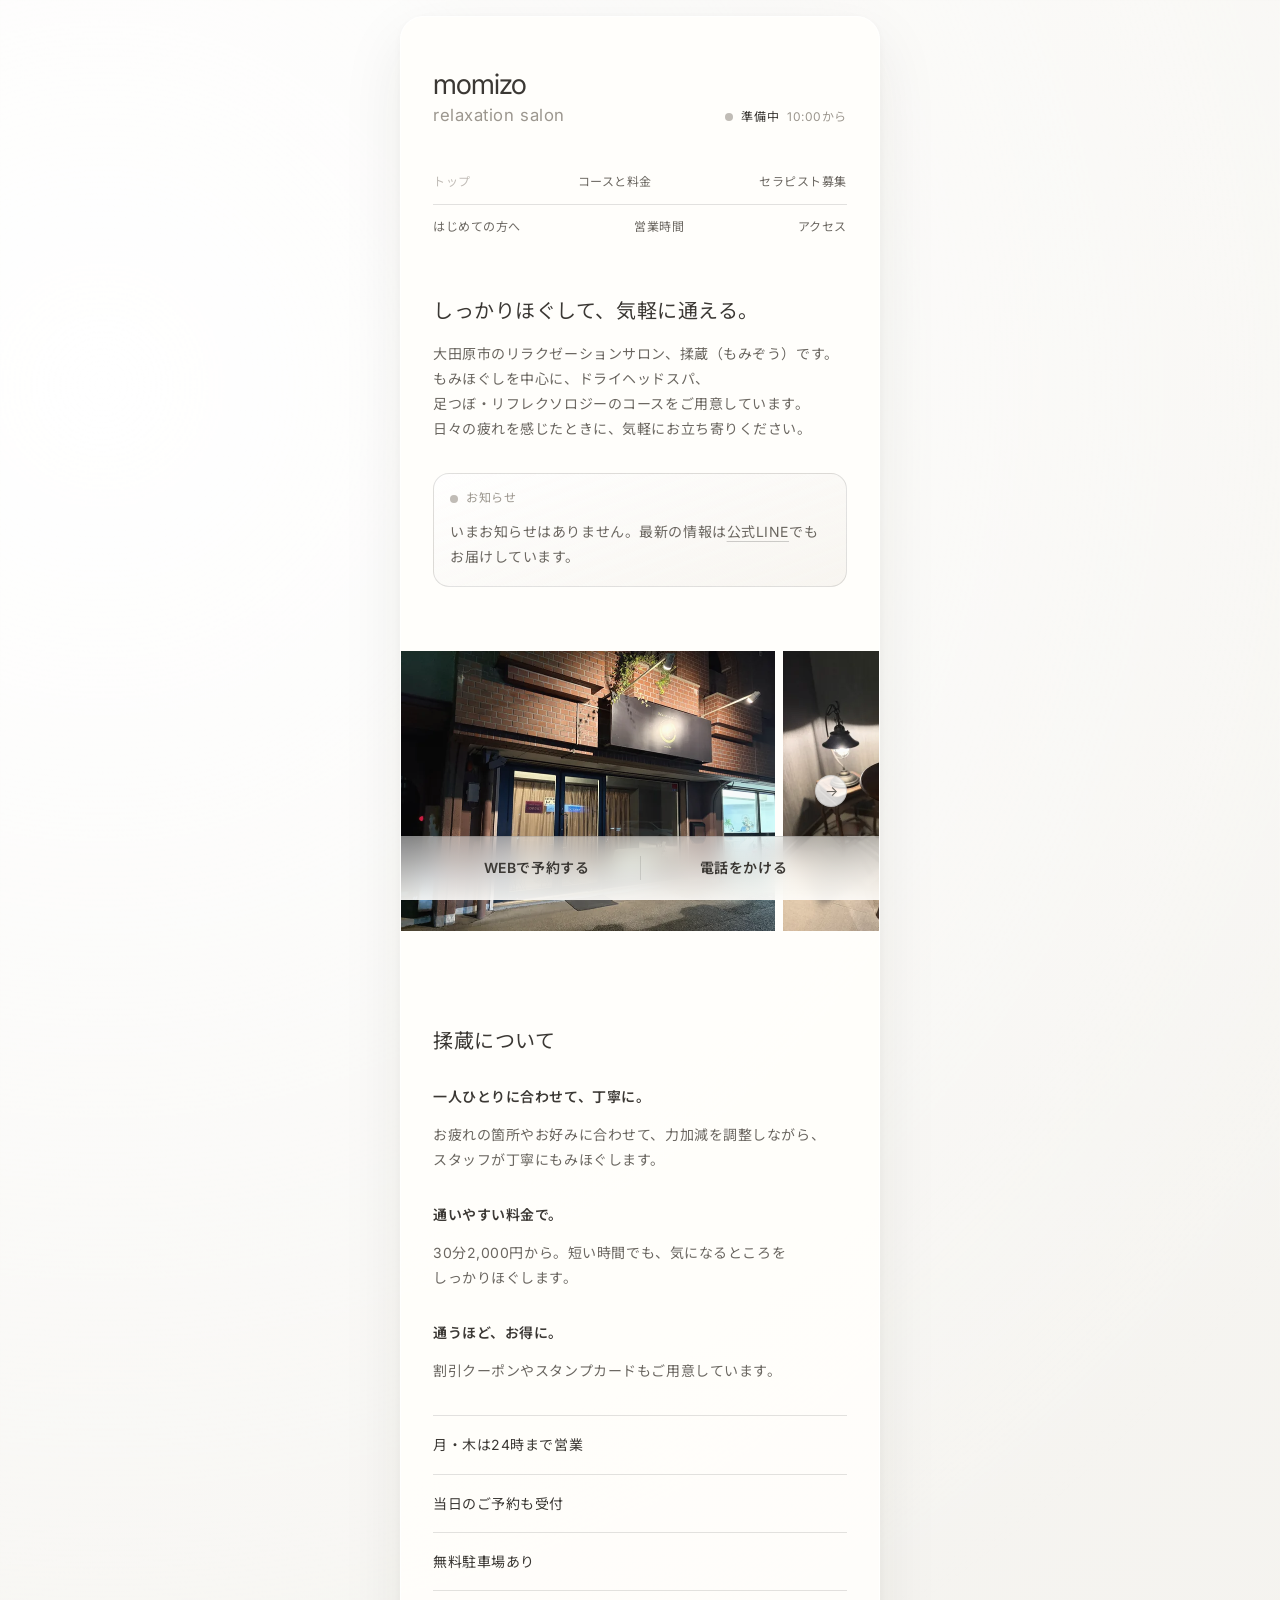
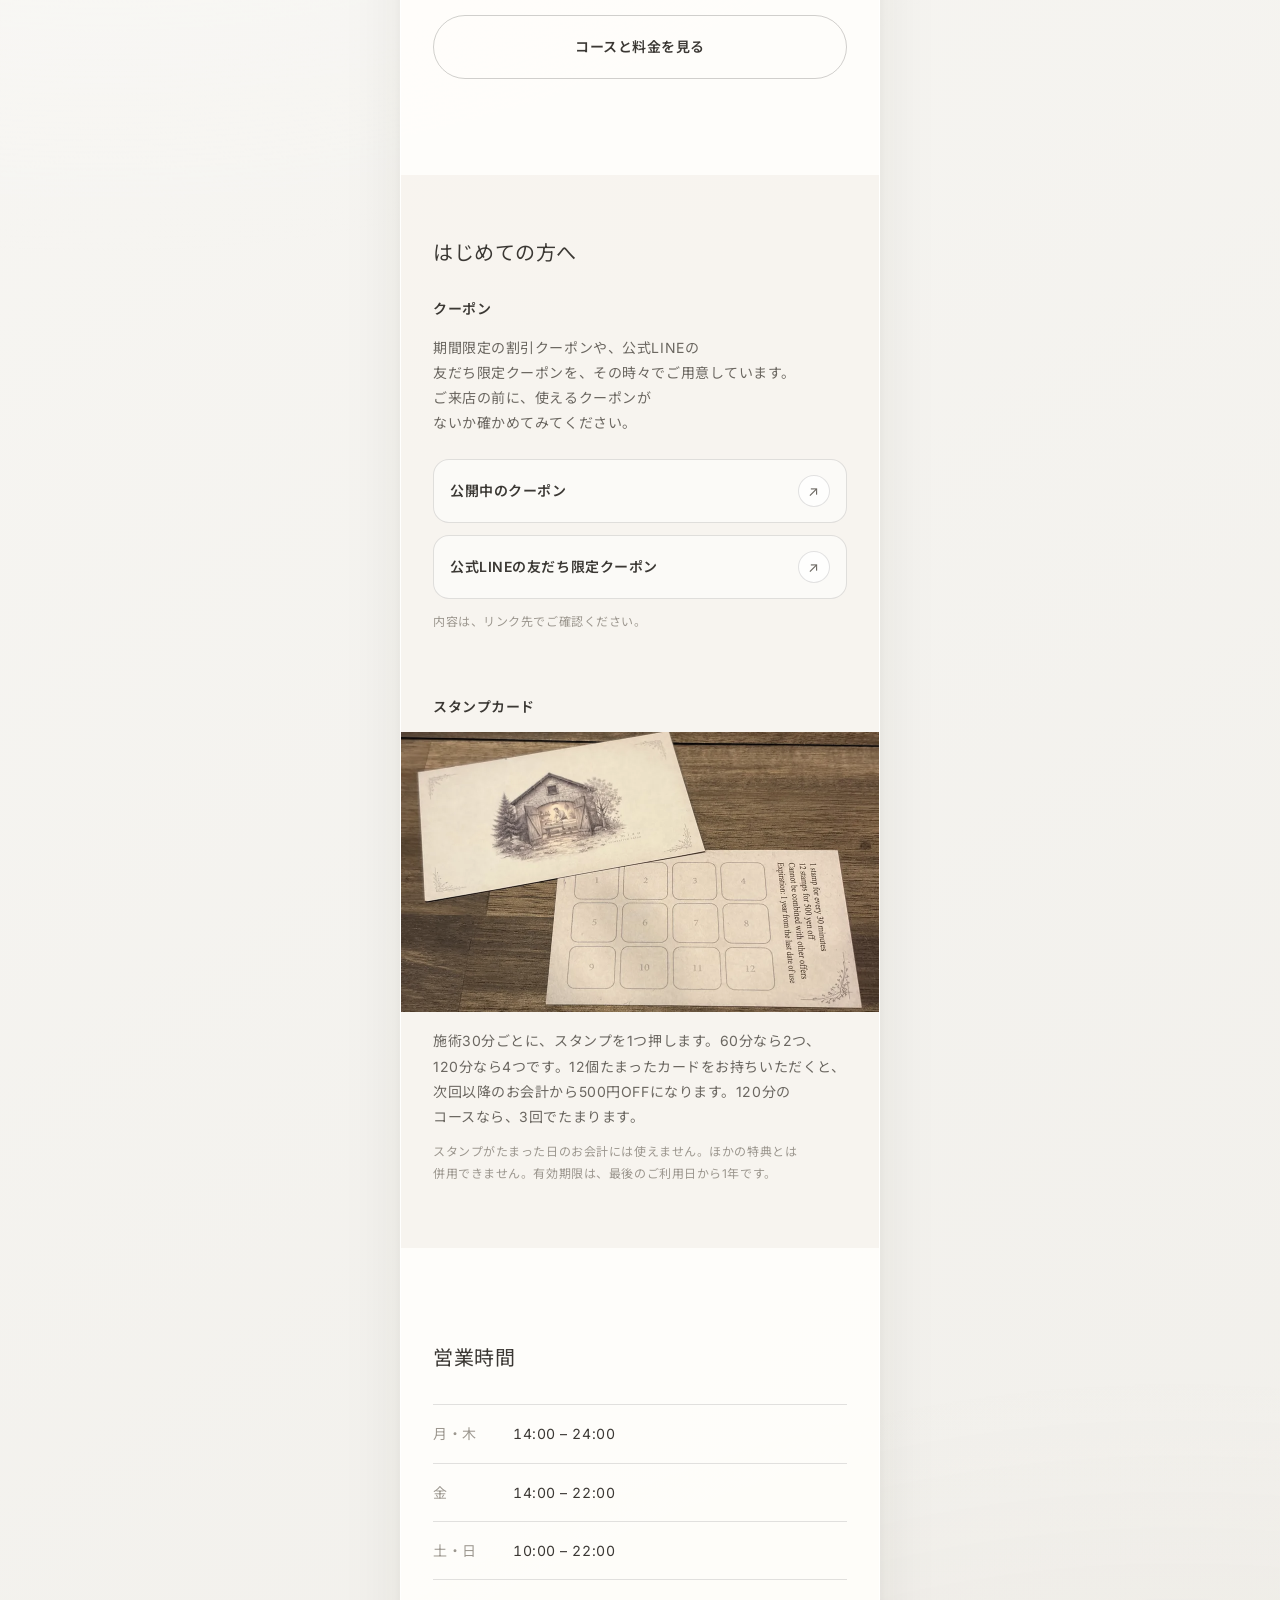
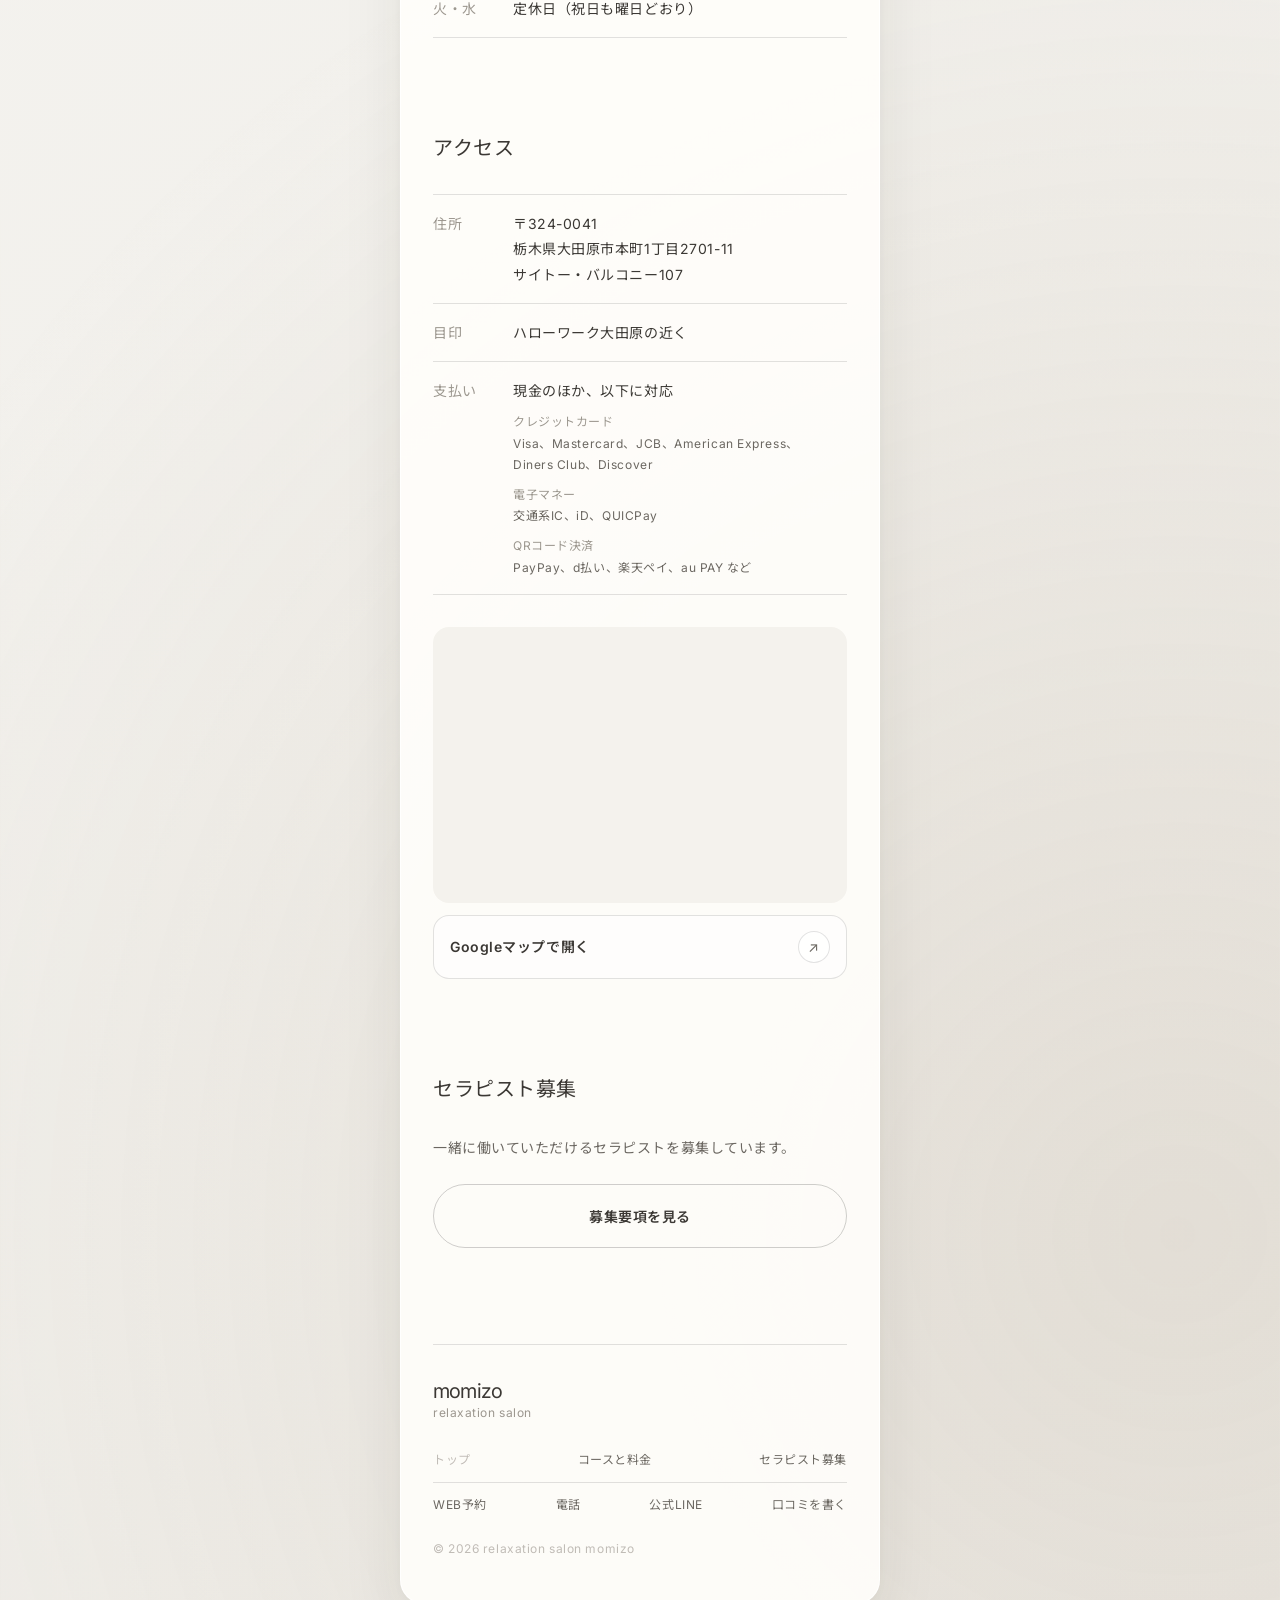
==== commit 52c31ec6: "Update index.html" ====
--- a/index.html
+++ b/index.html
@@ -6,7 +6,7 @@
 <meta name="theme-color" content="#f4f2ed">
 <meta name="format-detection" content="telephone=no">
 <title>大田原市のリラクゼーションサロン | 揉蔵</title>
-<meta name="description" content="大田原市のリラクゼーションサロン、揉蔵（もみぞう）です。もみほぐしを中心に、ドライヘッドスパ、足つぼ・リフレクソロジーのコースもご用意しています。時間は30分から120分までで、選べる時間はコースによって異なります。">
+<meta name="description" content="しっかりほぐして、気軽に通える。大田原市のリラクゼーションサロン、揉蔵（もみぞう）です。もみほぐしを中心に、ドライヘッドスパ、足つぼ・リフレクソロジーのコースをご用意しています。日々の疲れを感じたときに、気軽にお立ち寄りください。">
 
 <link rel="preconnect" href="https://fonts.googleapis.com">
 <link rel="preconnect" href="https://fonts.gstatic.com" crossorigin>
@@ -301,6 +301,9 @@
 
 /* ---------- ヒーロー：本文 → お知らせ → 写真。h1 は読み上げ用に隠す ---------- */
 .hero { padding-top: var(--page-group); }
+/* ヒーローの1行：サイト全体のメッセージ。見出しと同じ20px・ink-2 →16→ 本文 */
+.hero-lead { font-size: var(--fs-lg); line-height: var(--lh-ui); color: var(--ink-2); text-wrap: balance; }
+.hero-lead + p { margin-top: var(--gap-head); }
 .vh { position: absolute; width: 1px; height: 1px; overflow: hidden; clip-path: inset(50%); white-space: nowrap; }   /* 画面には出さず、読み上げと検索にだけ渡す */
 .hero-ph { margin-top: var(--page-group); animation: rise var(--dur-enter) var(--ease-out) both; }
 @keyframes rise { from { opacity: 0; translate: 0 var(--enter-y); } to { opacity: 1; translate: 0 0; } }
@@ -326,6 +329,8 @@
 @keyframes fade { from { opacity: 0; } }
 
 /* ---------- 揉蔵について：特徴の一覧（項目名なしの1列。線と文字は表と同じ）→ ボタン ---------- */
+/* 揉蔵について：大事にしている3つ（小見出し →16→ 1〜2文）を32ずつあけて並べ、特徴の一覧 → ボタンへ */
+.pillars { display: grid; gap: var(--gap-section); }
 .about h3 + p { margin-top: var(--gap-head); }
 .facts { list-style: none; margin-top: var(--gap-section); border-top: var(--bw) solid var(--ink-12); }
 .facts li { padding: var(--gap-head) 0; border-bottom: var(--bw) solid var(--ink-12); }
@@ -336,6 +341,7 @@
 .visit { display: grid; gap: var(--page-group); }
 .visit h3 + * { margin-top: var(--gap-head); }
 .links { display: grid; gap: var(--gap-list); }
+.visit p + .links { margin-top: var(--gap-block); }   /* クーポンの説明 →24→ 線のボタン */
 .stamp-ph + p { margin-top: var(--gap-head); }
 
 /* ---------- 営業時間・アクセス ---------- */
@@ -352,7 +358,7 @@
   "@type": "DaySpa",
   "name": "揉蔵",
   "alternateName": "relaxation salon momizo",
-  "description": "もみほぐしを中心に、ドライヘッドスパ、足つぼ・リフレクソロジーのコースもご用意しているリラクゼーションサロンです。",
+  "description": "しっかりほぐして、気軽に通える。もみほぐしを中心に、ドライヘッドスパ、足つぼ・リフレクソロジーのコースをご用意しているリラクゼーションサロンです。",
   "url": "https://momizo2018.github.io/momizo-site/",
   "telephone": "+81-287-33-9178",
   "priceRange": "¥2,000〜¥9,100",
@@ -394,7 +400,8 @@
   <section class="hero">
     <div class="wrap">
       <h1 class="vh">揉蔵（もみぞう）</h1>
-      <p>大田原市のリラクゼーションサロン、<span class="nb">揉蔵（もみぞう）です。</span><br>もみほぐしを中心に、ドライヘッドスパ、足つぼ・リフレクソロジーのコースもご用意しています。</p>
+      <p class="hero-lead">しっかりほぐして、気軽に通える。</p>
+      <p>大田原市のリラクゼーションサロン、<span class="nb">揉蔵（もみぞう）です。</span><br>もみほぐしを中心に、ドライヘッドスパ、<span class="nb">足つぼ・リフレクソロジー</span>のコースをご用意しています。日々の疲れを感じたときに、気軽にお立ち寄りください。</p>
       <section class="notice" id="notice" data-state="loading" aria-labelledby="notice-h" aria-live="polite">
         <h2 id="notice-h">お知らせ</h2>
         <ul class="notice-list" id="notices"></ul>
@@ -408,8 +415,20 @@
     <div class="wrap">
       <h2>揉蔵について</h2>
       <div class="about">
-        <h3>肩の力を抜ける、静かな場所。</h3>
-        <p>飾りすぎず、ケアそのものに向き合う場所です。肩や腰のつらさ、日々の疲れを、時間をかけてほぐします。ほっと一息つける<span class="nb">ひととき</span>を、お過ごしください。</p>
+        <div class="pillars">
+          <div>
+            <h3>一人ひとりに合わせて、丁寧に。</h3>
+            <p>お疲れの箇所やお好みに合わせて、力加減を調整しながら、スタッフが丁寧にもみほぐします。</p>
+          </div>
+          <div>
+            <h3>通いやすい料金で。</h3>
+            <p><span class="nb">30分2,000円</span>から。短い時間でも、気になるところをしっかりほぐします。</p>
+          </div>
+          <div>
+            <h3>通うほど、お得に。</h3>
+            <p>割引クーポンやスタンプカードもご用意しています。</p>
+          </div>
+        </div>
         <ul class="facts">
           <li>月・木は24時まで営業</li>
           <li>当日のご予約も受付</li>
@@ -426,19 +445,21 @@
       <div class="visit">
         <div>
           <h3>クーポン</h3>
+          <p>期間限定の割引クーポンや、<span class="nb">公式LINE</span>の友だち限定クーポンを、その時々でご用意しています。ご来店の前に、使えるクーポンがないか確かめてみてください。</p>
           <div class="links">
             <!-- 公式LINEのアカウントページ。全員向けのクーポンが載っている。ブラウザでそのまま見られ、クーポンが替わってもリンクは切れない -->
             <a class="line" href="https://page.line.me/cvj7583f" target="_blank" rel="noopener"><span class="action-copy">公開中のクーポン</span><span class="line-arrow" aria-hidden="true">↗</span></a>
-            <!-- 公式LINEのトークを開くリンク。友だちでない方には、LINEが友だち追加を案内する -->
-            <a class="line" href="https://line.me/R/oaMessage/@cvj7583f/" target="_blank" rel="noopener"><span class="action-copy"><span class="nb">公式LINE</span>の友だち限定クーポン</span><span class="line-arrow" aria-hidden="true">↗</span></a>
+            <!-- 公式LINEの友だち追加のリンク（LINE ID @cvj7583f。@ は %40 にする）。
+                 スマホ：友だちでなければプロフィール（友だち追加）、友だちならトークが開く。パソコン：Web版プロフィールかQRコードが出る -->
+            <a class="line" href="https://line.me/R/ti/p/%40cvj7583f" target="_blank" rel="noopener"><span class="action-copy"><span class="nb">公式LINE</span>の友だち限定クーポン</span><span class="line-arrow" aria-hidden="true">↗</span></a>
           </div>
           <p class="note">内容は、リンク先でご確認ください。</p>
         </div>
         <div>
           <h3>スタンプカード</h3>
           <div class="ph stamp-ph"><img src="assets/img/stamp.webp" alt="スタンプカード。表の絵と、裏の12マス" width="960" height="560" loading="lazy" decoding="async"></div>
-          <p>施術30分ごとに、スタンプを1つ押します。12個たまると、<span class="nb">500円OFF</span>になります。</p>
-          <p class="note">ほかの特典とは併用できません。有効期限は、最後のご利用日から1年です。</p>
+          <p>施術30分ごとに、スタンプを1つ押します。60分なら2つ、120分なら4つです。12個たまったカードをお持ちいただくと、次回以降のお会計から<span class="nb">500円OFF</span>になります。120分のコースなら、3回でたまります。</p>
+          <p class="note">スタンプがたまった日のお会計には使えません。ほかの特典とは併用できません。有効期限は、最後のご利用日から1年です。</p>
         </div>
       </div>
     </div>
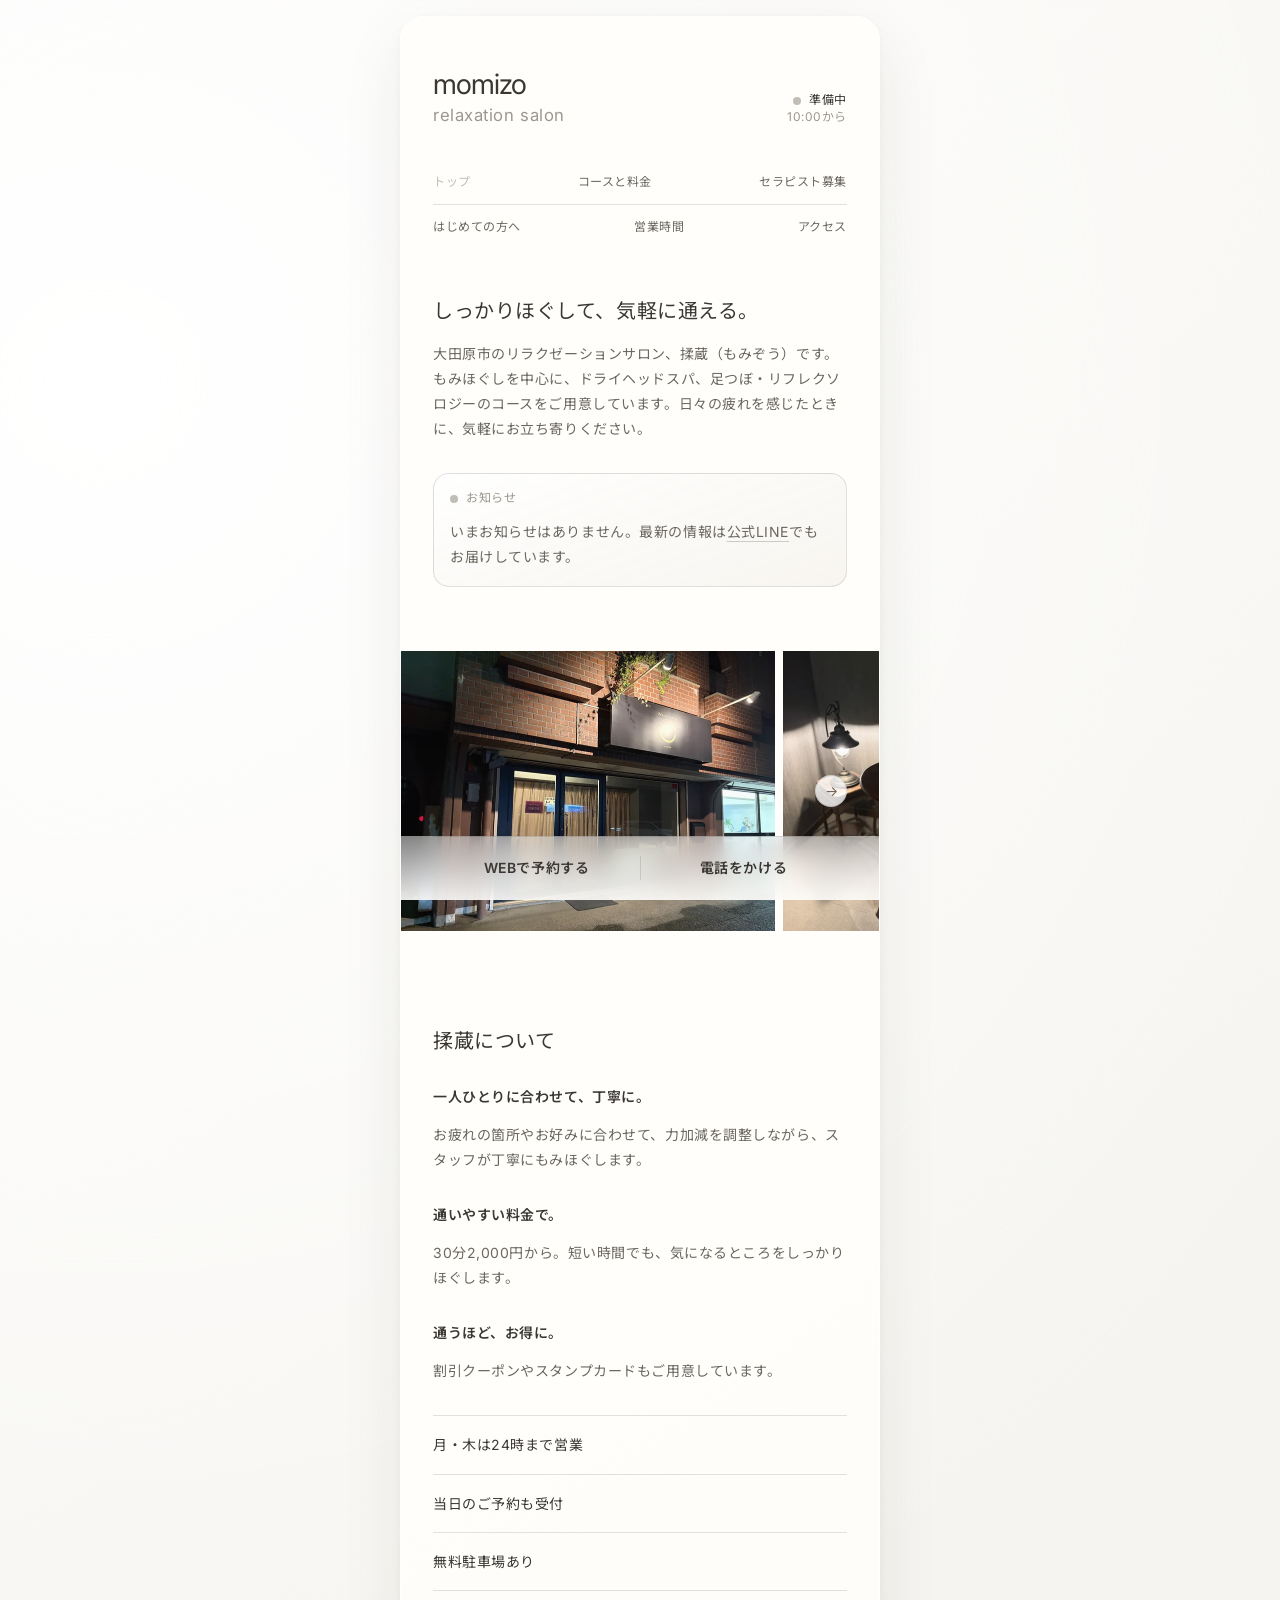
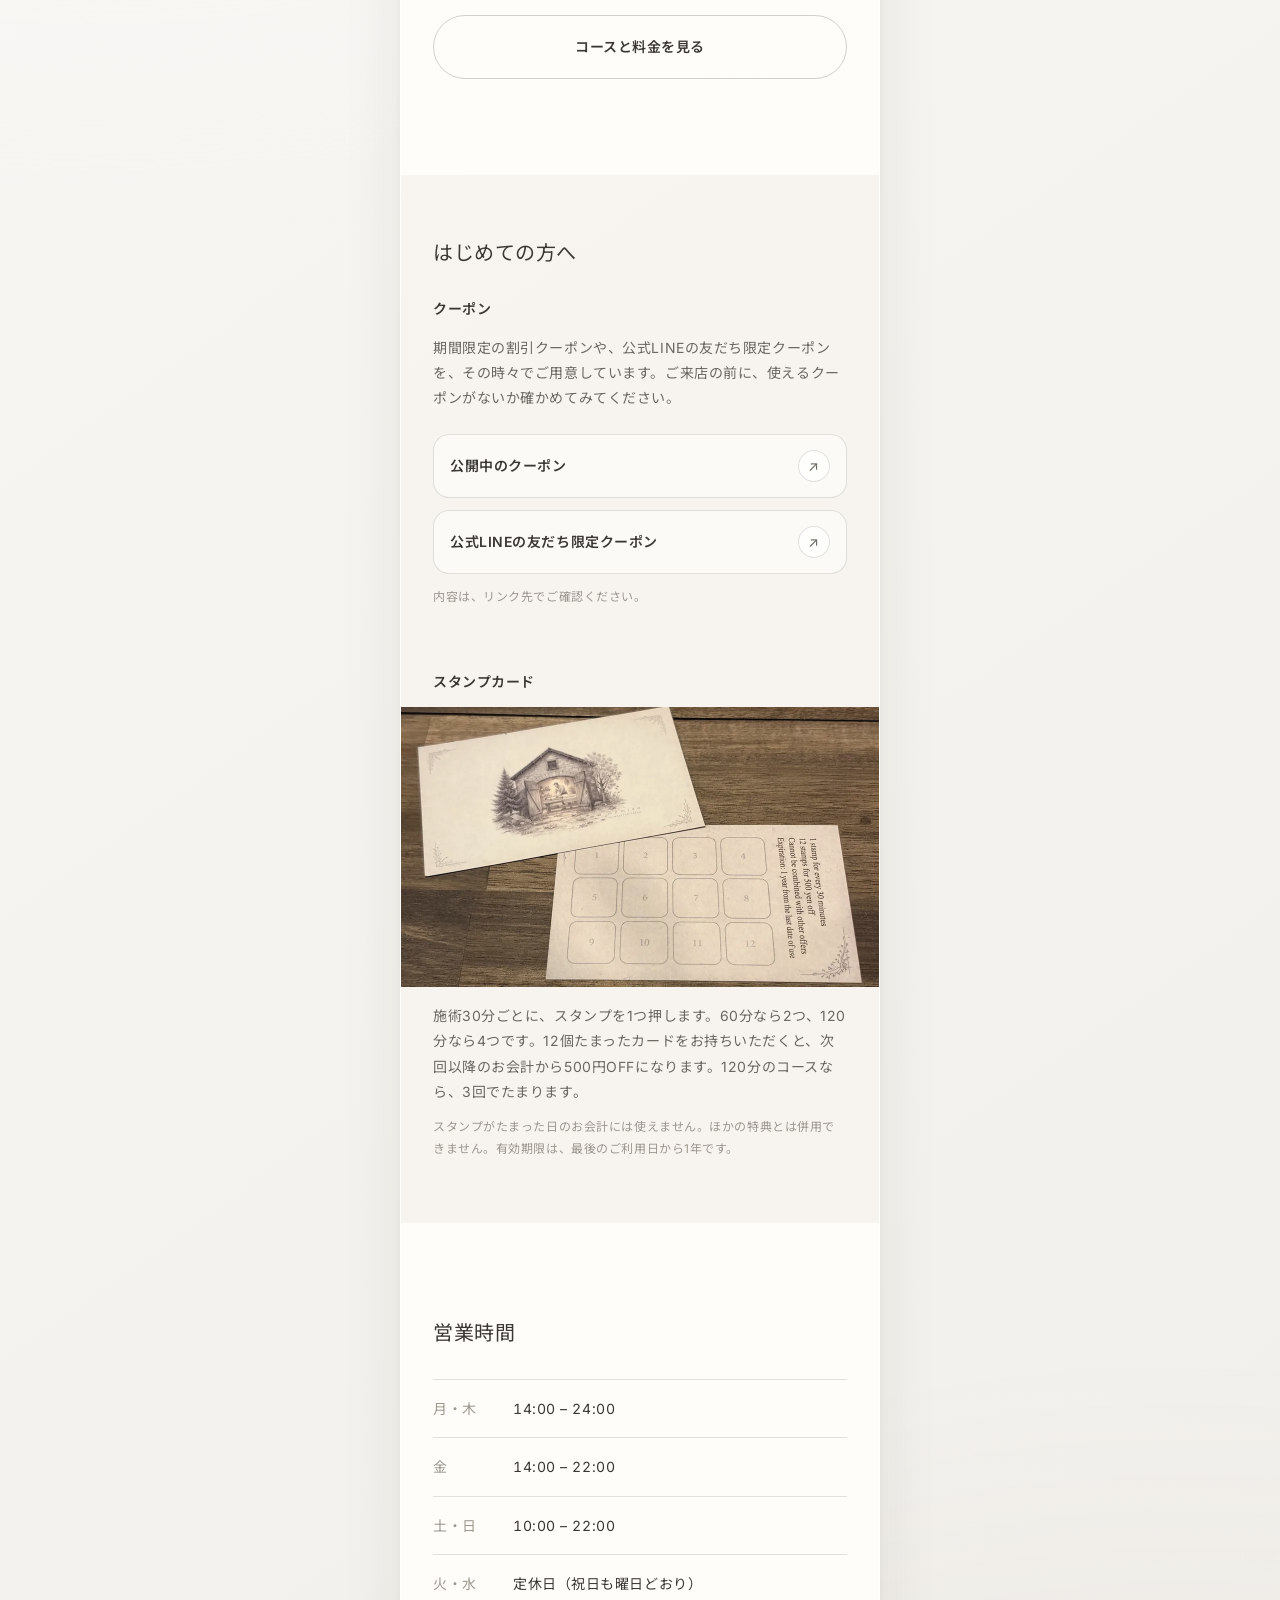
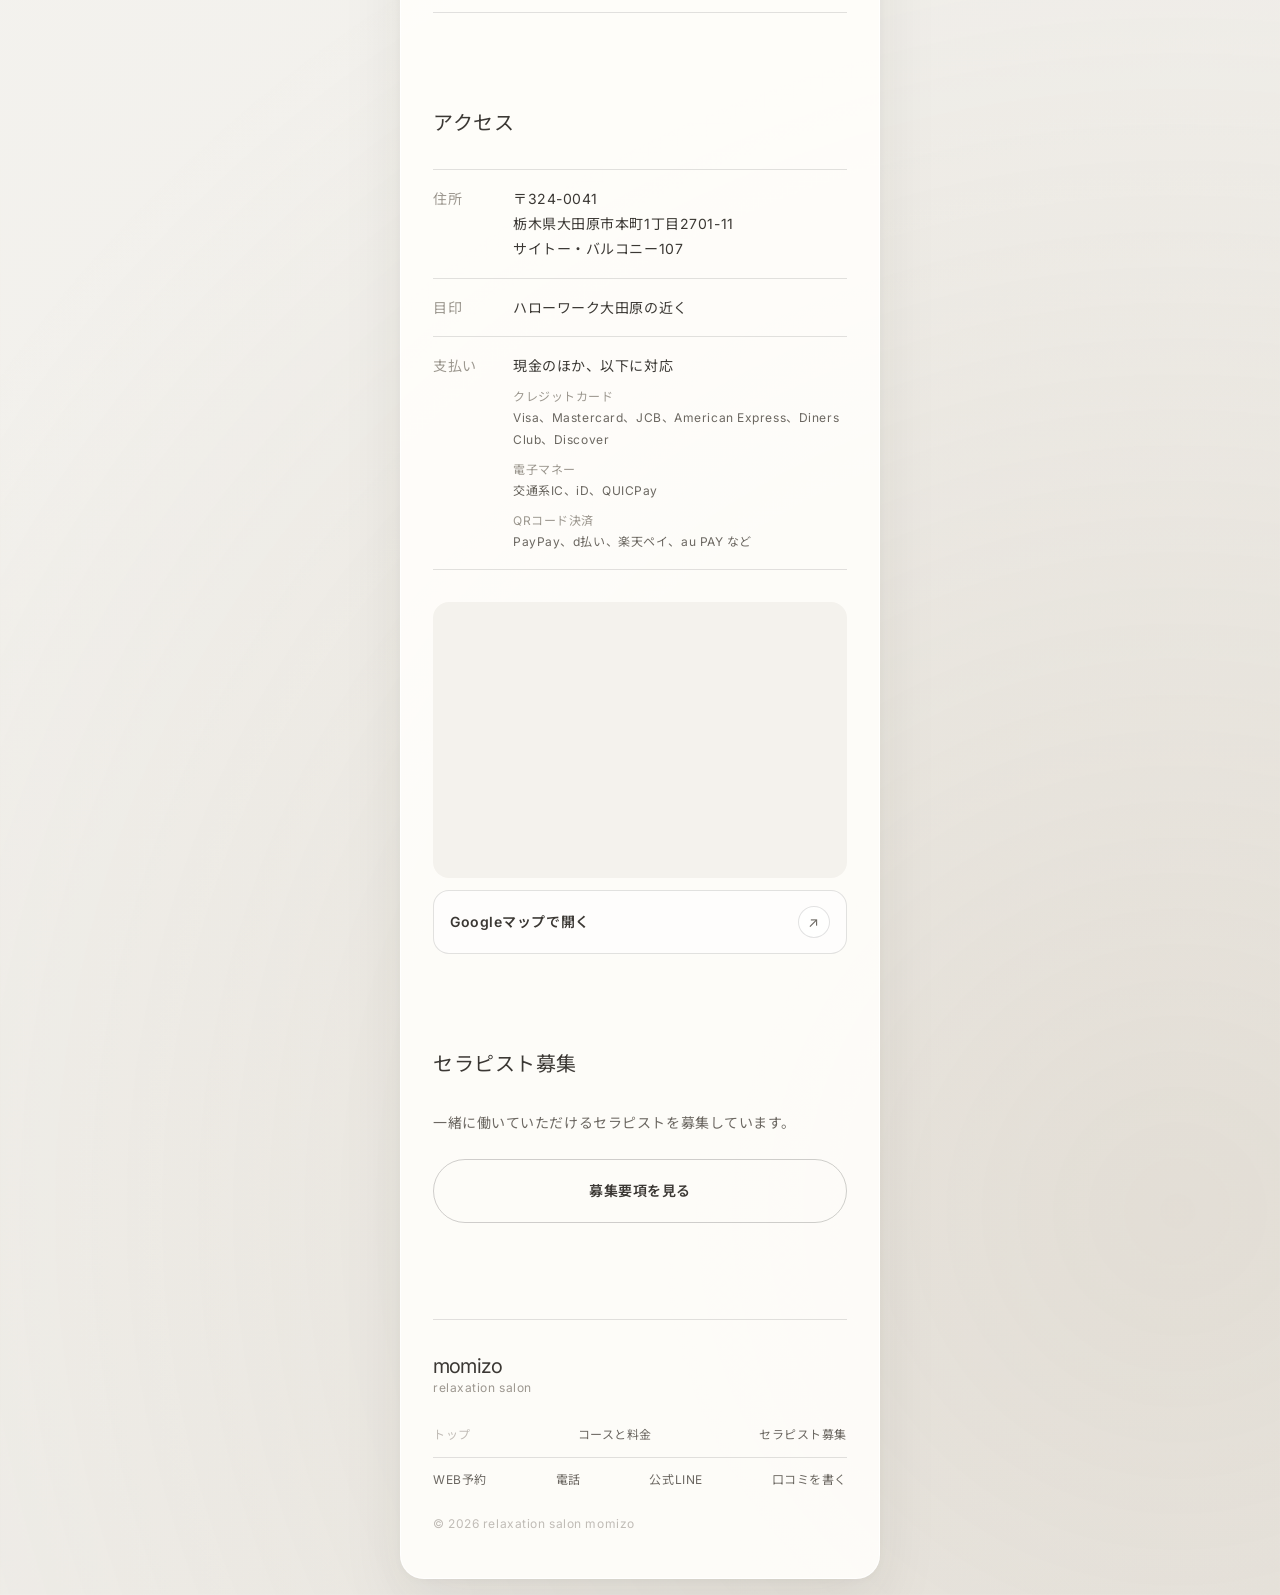
==== commit 85b71059: "Update index.html" ====
--- a/index.html
+++ b/index.html
@@ -117,11 +117,8 @@
   min-height: 100svh; display: grid; place-items: start center;
   padding: calc(env(safe-area-inset-top, 0px) + var(--page-pad)) var(--page-pad) calc(env(safe-area-inset-bottom, 0px) + var(--page-pad));
 }
-/* 日本語は文節で折り返す。見出しは行の長さをそろえる。固有名詞と数字のまとまりは .nb で途中で切らない */
-.nb { white-space: nowrap; }
-h1, h2, h3, p, dd, li, small { word-break: auto-phrase; }
-p, dd, li, small { text-wrap: pretty; }
-h1, h2, h3 { text-wrap: balance; font-weight: var(--fw-regular); line-height: var(--lh-ui); color: var(--ink-2); }
+/* 文章の折り返しはブラウザにまかせる。手で改行するのは「。」のあとだけ */
+h1, h2, h3 { font-weight: var(--fw-regular); line-height: var(--lh-ui); color: var(--ink-2); }
 main p { color: var(--muted); }
 a { color: inherit; }
 a:focus-visible { outline: var(--focus-w) solid var(--accent); outline-offset: var(--focus-w); }
@@ -151,9 +148,10 @@
 .brand-name { font-size: 1em; line-height: var(--lh-ui); letter-spacing: var(--ls-latin); color: var(--ink-2); }
 .brand-sub { font-size: .6em; line-height: var(--lh-ui); color: var(--soft); white-space: nowrap; }
 
-/* 営業状況：点＋いまの状態（ink-2）と、閉まる時刻か次に開く日時（soft）。スクリプトが中身を入れてから出す */
-.status { display: none; align-items: baseline; gap: var(--gap-item); font-size: var(--fs-sm); line-height: var(--lh-ui); white-space: nowrap; color: var(--soft); }
-.status.on { display: flex; }
+/* 営業状況：2段。上に点＋いまの状態（ink-2）、下に閉まる時刻か次に開く日時（soft）。右寄せで、間0（ロゴの2段と同じ）。
+   スクリプトが中身を入れてから出す */
+.status { display: none; justify-items: end; font-size: var(--fs-sm); line-height: var(--lh-ui); white-space: nowrap; color: var(--soft); }
+.status.on { display: grid; }
 .status b { display: flex; align-items: center; gap: var(--gap-item); font-weight: inherit; color: var(--ink-2); }
 .status b::before { content: ""; width: var(--sp-2); height: var(--sp-2); border-radius: 50%; background: var(--faint); }
 .status.open b::before { background: var(--accent); box-shadow: 0 0 0 var(--sp-1) var(--accent-16); }
@@ -285,7 +283,7 @@
   border: var(--bw) solid var(--ink-12); border-radius: var(--r-md); background-color: var(--white-50); color: var(--ink-2); text-decoration: none;
   transition: transform var(--dur-base) var(--ease-out), background-color var(--dur-base) var(--ease-out), border-color var(--dur-base) var(--ease-out);
 }
-.action-copy { min-width: 0; line-height: var(--lh-ui); font-weight: var(--fw-semibold); word-break: auto-phrase; text-wrap: balance; }
+.action-copy { min-width: 0; line-height: var(--lh-ui); font-weight: var(--fw-semibold); }
 .line-arrow { flex: 0 0 var(--arrow); width: var(--arrow); height: var(--arrow); display: grid; place-items: center; border: var(--bw) solid var(--ink-12); border-radius: 50%; background: var(--white-80); line-height: var(--lh-none); color: var(--muted); }
 .line:active { transform: scale(var(--press)); transition-duration: var(--dur-press); }
 @media (hover: hover) { .line:hover { background-color: var(--white); border-color: var(--ink-20); transform: translateY(var(--lift)); } }
@@ -302,7 +300,7 @@
 /* ---------- ヒーロー：本文 → お知らせ → 写真。h1 は読み上げ用に隠す ---------- */
 .hero { padding-top: var(--page-group); }
 /* ヒーローの1行：サイト全体のメッセージ。見出しと同じ20px・ink-2 →16→ 本文 */
-.hero-lead { font-size: var(--fs-lg); line-height: var(--lh-ui); color: var(--ink-2); text-wrap: balance; }
+.hero-lead { font-size: var(--fs-lg); line-height: var(--lh-ui); color: var(--ink-2); }
 .hero-lead + p { margin-top: var(--gap-head); }
 .vh { position: absolute; width: 1px; height: 1px; overflow: hidden; clip-path: inset(50%); white-space: nowrap; }   /* 画面には出さず、読み上げと検索にだけ渡す */
 .hero-ph { margin-top: var(--page-group); animation: rise var(--dur-enter) var(--ease-out) both; }
@@ -401,7 +399,7 @@
     <div class="wrap">
       <h1 class="vh">揉蔵（もみぞう）</h1>
       <p class="hero-lead">しっかりほぐして、気軽に通える。</p>
-      <p>大田原市のリラクゼーションサロン、<span class="nb">揉蔵（もみぞう）です。</span><br>もみほぐしを中心に、ドライヘッドスパ、<span class="nb">足つぼ・リフレクソロジー</span>のコースをご用意しています。日々の疲れを感じたときに、気軽にお立ち寄りください。</p>
+      <p>大田原市のリラクゼーションサロン、揉蔵（もみぞう）です。<br>もみほぐしを中心に、ドライヘッドスパ、足つぼ・リフレクソロジーのコースをご用意しています。日々の疲れを感じたときに、気軽にお立ち寄りください。</p>
       <section class="notice" id="notice" data-state="loading" aria-labelledby="notice-h" aria-live="polite">
         <h2 id="notice-h">お知らせ</h2>
         <ul class="notice-list" id="notices"></ul>
@@ -422,7 +420,7 @@
           </div>
           <div>
             <h3>通いやすい料金で。</h3>
-            <p><span class="nb">30分2,000円</span>から。短い時間でも、気になるところをしっかりほぐします。</p>
+            <p>30分2,000円から。短い時間でも、気になるところをしっかりほぐします。</p>
           </div>
           <div>
             <h3>通うほど、お得に。</h3>
@@ -445,20 +443,20 @@
       <div class="visit">
         <div>
           <h3>クーポン</h3>
-          <p>期間限定の割引クーポンや、<span class="nb">公式LINE</span>の友だち限定クーポンを、その時々でご用意しています。ご来店の前に、使えるクーポンがないか確かめてみてください。</p>
+          <p>期間限定の割引クーポンや、公式LINEの友だち限定クーポンを、その時々でご用意しています。ご来店の前に、使えるクーポンがないか確かめてみてください。</p>
           <div class="links">
             <!-- 公式LINEのアカウントページ。全員向けのクーポンが載っている。ブラウザでそのまま見られ、クーポンが替わってもリンクは切れない -->
             <a class="line" href="https://page.line.me/cvj7583f" target="_blank" rel="noopener"><span class="action-copy">公開中のクーポン</span><span class="line-arrow" aria-hidden="true">↗</span></a>
             <!-- 公式LINEの友だち追加のリンク（LINE ID @cvj7583f。@ は %40 にする）。
                  スマホ：友だちでなければプロフィール（友だち追加）、友だちならトークが開く。パソコン：Web版プロフィールかQRコードが出る -->
-            <a class="line" href="https://line.me/R/ti/p/%40cvj7583f" target="_blank" rel="noopener"><span class="action-copy"><span class="nb">公式LINE</span>の友だち限定クーポン</span><span class="line-arrow" aria-hidden="true">↗</span></a>
+            <a class="line" href="https://line.me/R/ti/p/%40cvj7583f" target="_blank" rel="noopener"><span class="action-copy">公式LINEの友だち限定クーポン</span><span class="line-arrow" aria-hidden="true">↗</span></a>
           </div>
           <p class="note">内容は、リンク先でご確認ください。</p>
         </div>
         <div>
           <h3>スタンプカード</h3>
           <div class="ph stamp-ph"><img src="assets/img/stamp.webp" alt="スタンプカード。表の絵と、裏の12マス" width="960" height="560" loading="lazy" decoding="async"></div>
-          <p>施術30分ごとに、スタンプを1つ押します。60分なら2つ、120分なら4つです。12個たまったカードをお持ちいただくと、次回以降のお会計から<span class="nb">500円OFF</span>になります。120分のコースなら、3回でたまります。</p>
+          <p>施術30分ごとに、スタンプを1つ押します。60分なら2つ、120分なら4つです。12個たまったカードをお持ちいただくと、次回以降のお会計から500円OFFになります。120分のコースなら、3回でたまります。</p>
           <p class="note">スタンプがたまった日のお会計には使えません。ほかの特典とは併用できません。有効期限は、最後のご利用日から1年です。</p>
         </div>
       </div>
@@ -482,9 +480,9 @@
       <h2>アクセス</h2>
       <div class="access">
         <dl class="info">
-          <div><dt>住所</dt><dd>〒324-0041<br>栃木県大田原市<span class="nb">本町1丁目2701-11</span><br><span class="nb">サイトー・バルコニー107</span></dd></div>
+          <div><dt>住所</dt><dd>〒324-0041<br>栃木県大田原市本町1丁目2701-11<br>サイトー・バルコニー107</dd></div>
           <div><dt>目印</dt><dd>ハローワーク大田原の近く</dd></div>
-          <div><dt>支払い</dt><dd>現金のほか、以下に対応<span class="pay"><b>クレジットカード</b>Visa、Mastercard、JCB、<span class="nb">American Express</span>、<span class="nb">Diners Club</span>、Discover</span><span class="pay"><b>電子マネー</b><span class="nb">交通系IC</span>、iD、QUICPay</span><span class="pay"><b>QRコード決済</b>PayPay、d払い、楽天ペイ、<span class="nb">au PAY</span> など</span></dd></div>
+          <div><dt>支払い</dt><dd>現金のほか、以下に対応<span class="pay"><b>クレジットカード</b>Visa、Mastercard、JCB、American Express、Diners Club、Discover</span><span class="pay"><b>電子マネー</b>交通系IC、iD、QUICPay</span><span class="pay"><b>QRコード決済</b>PayPay、d払い、楽天ペイ、au PAY など</span></dd></div>
         </dl>
         <div>
           <div class="mapbox">
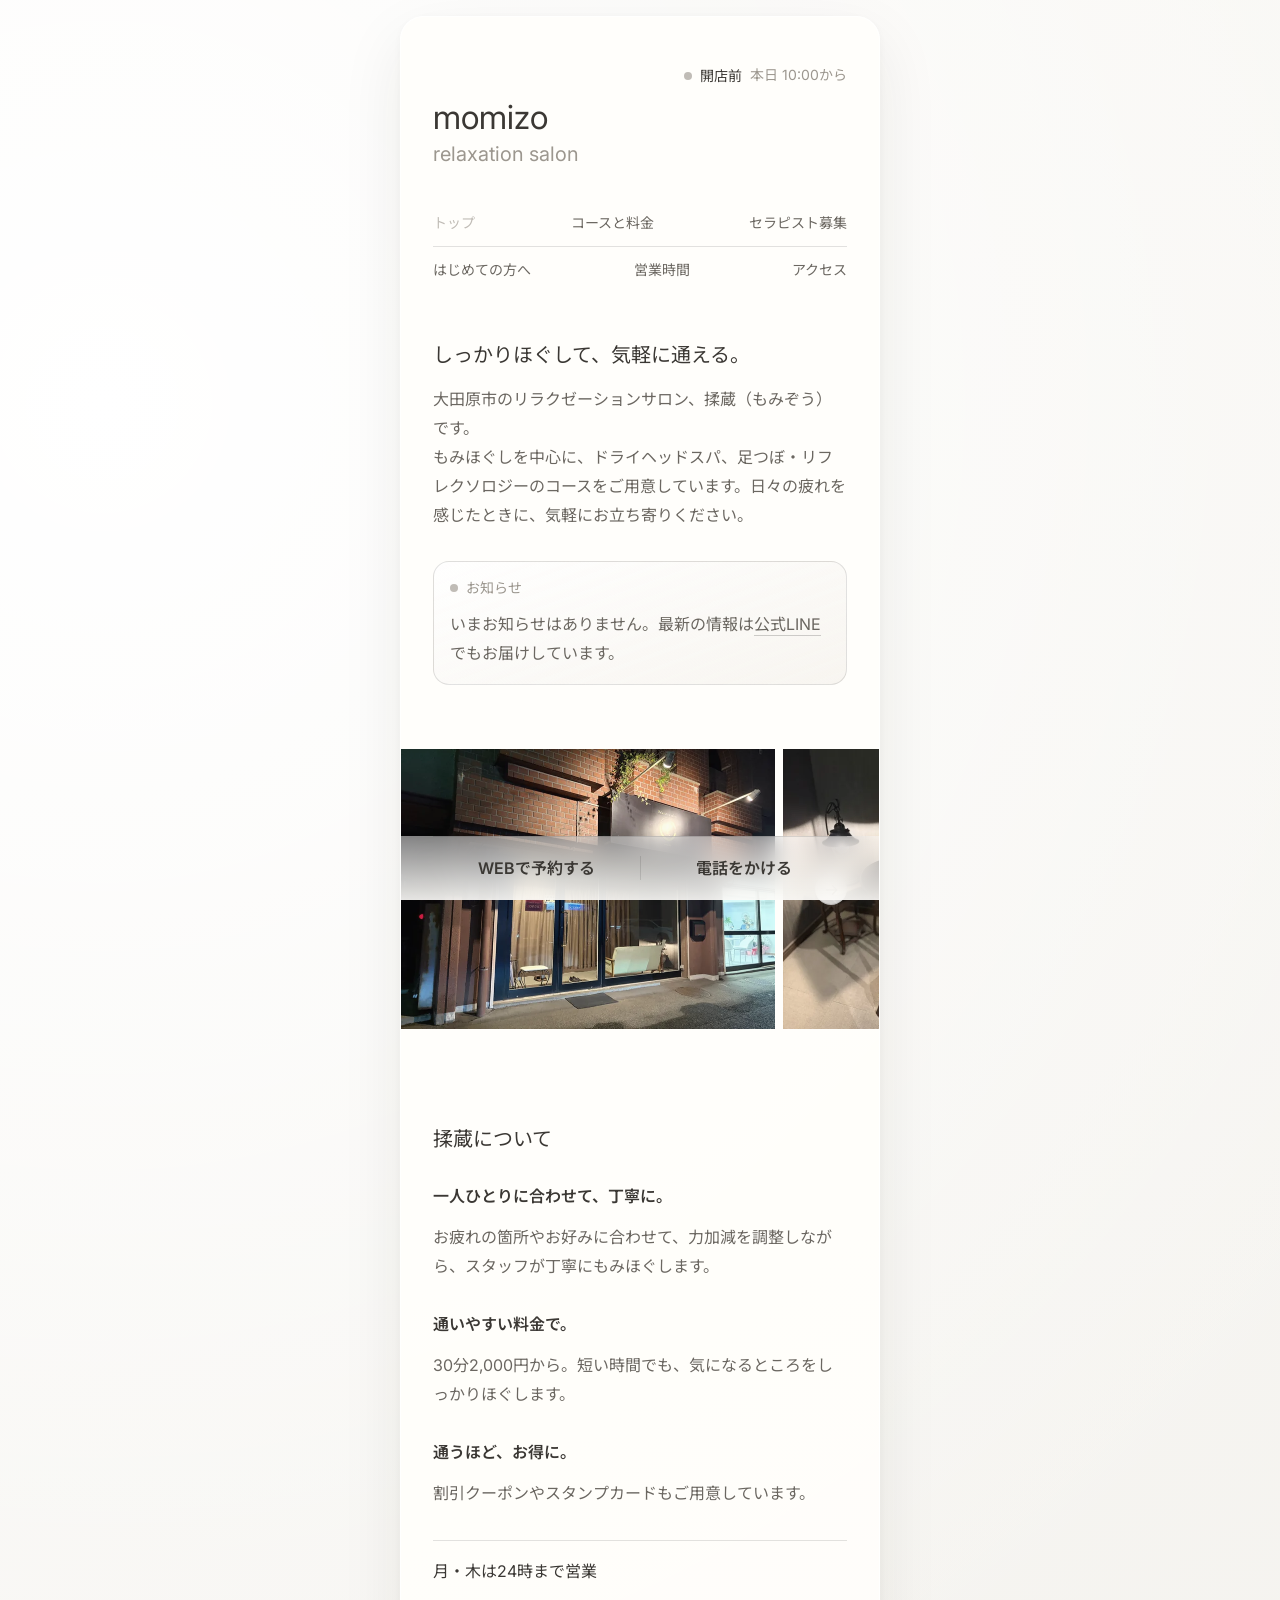
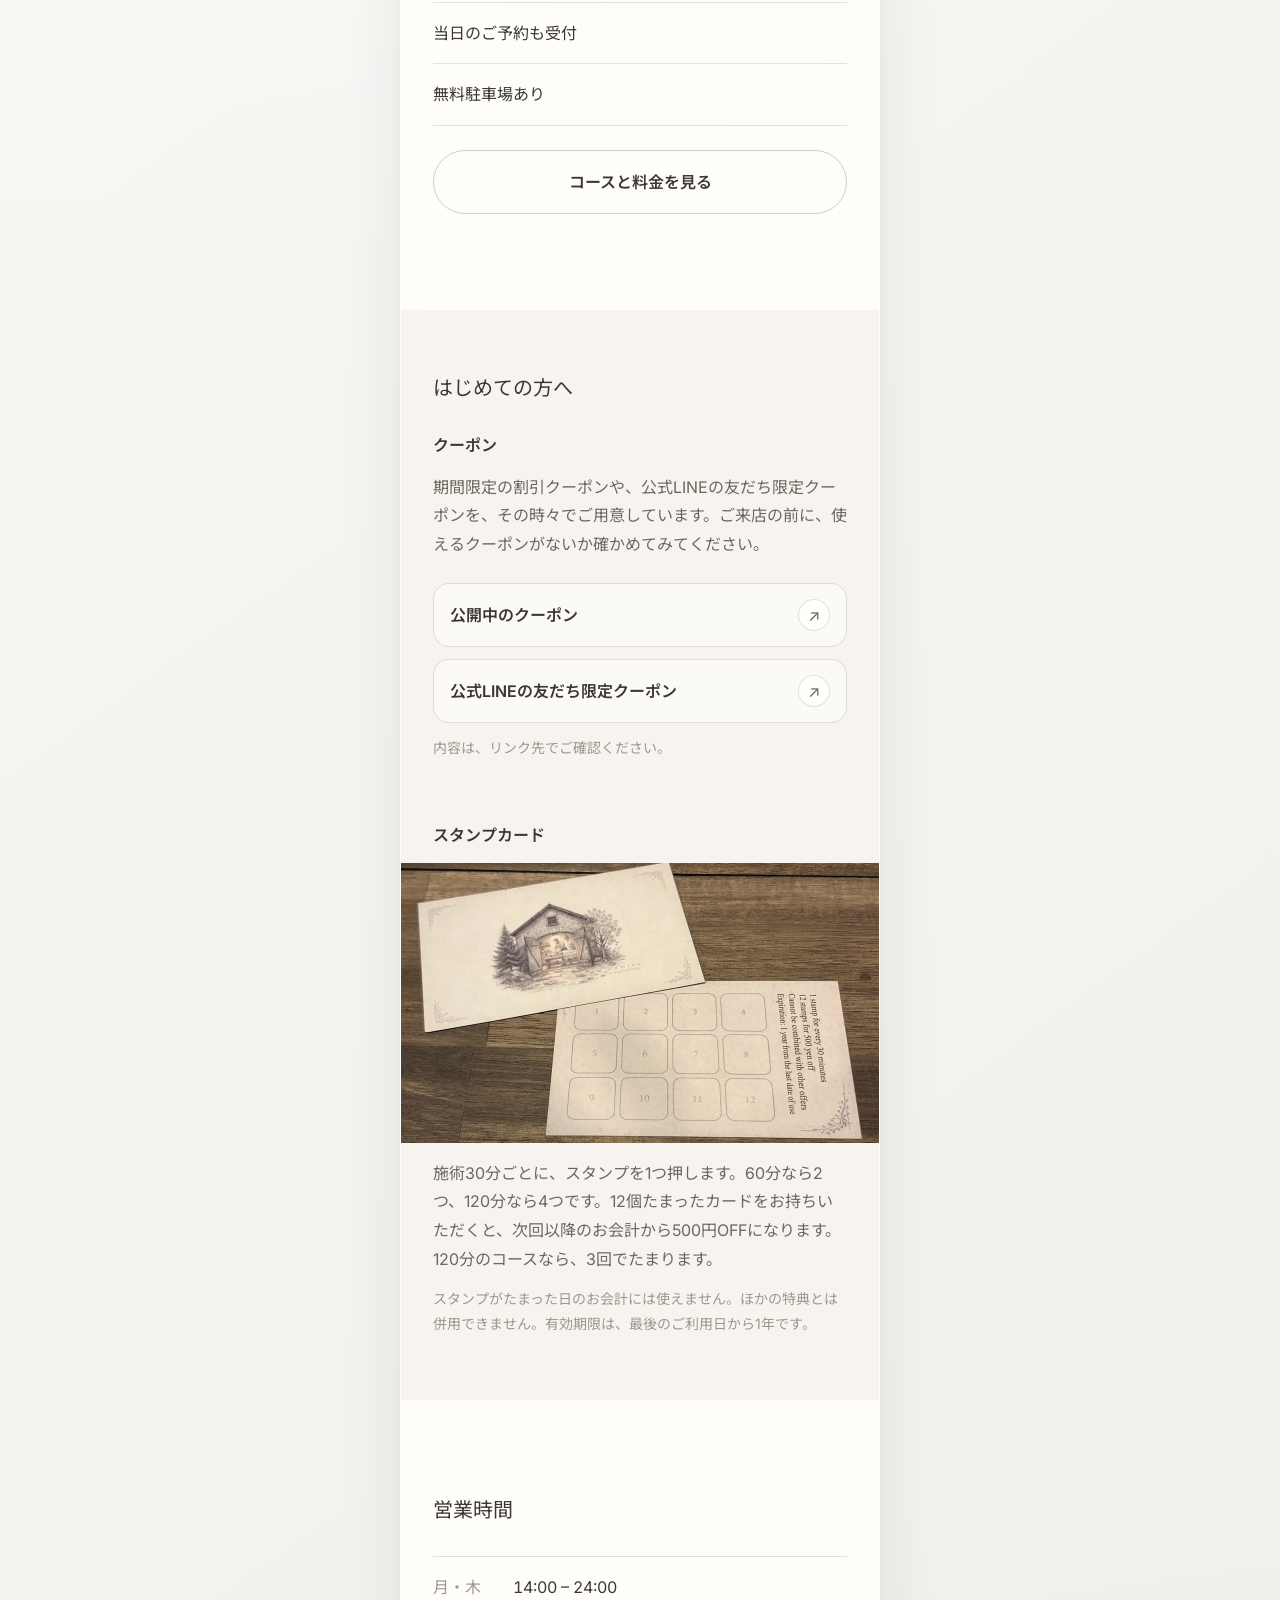
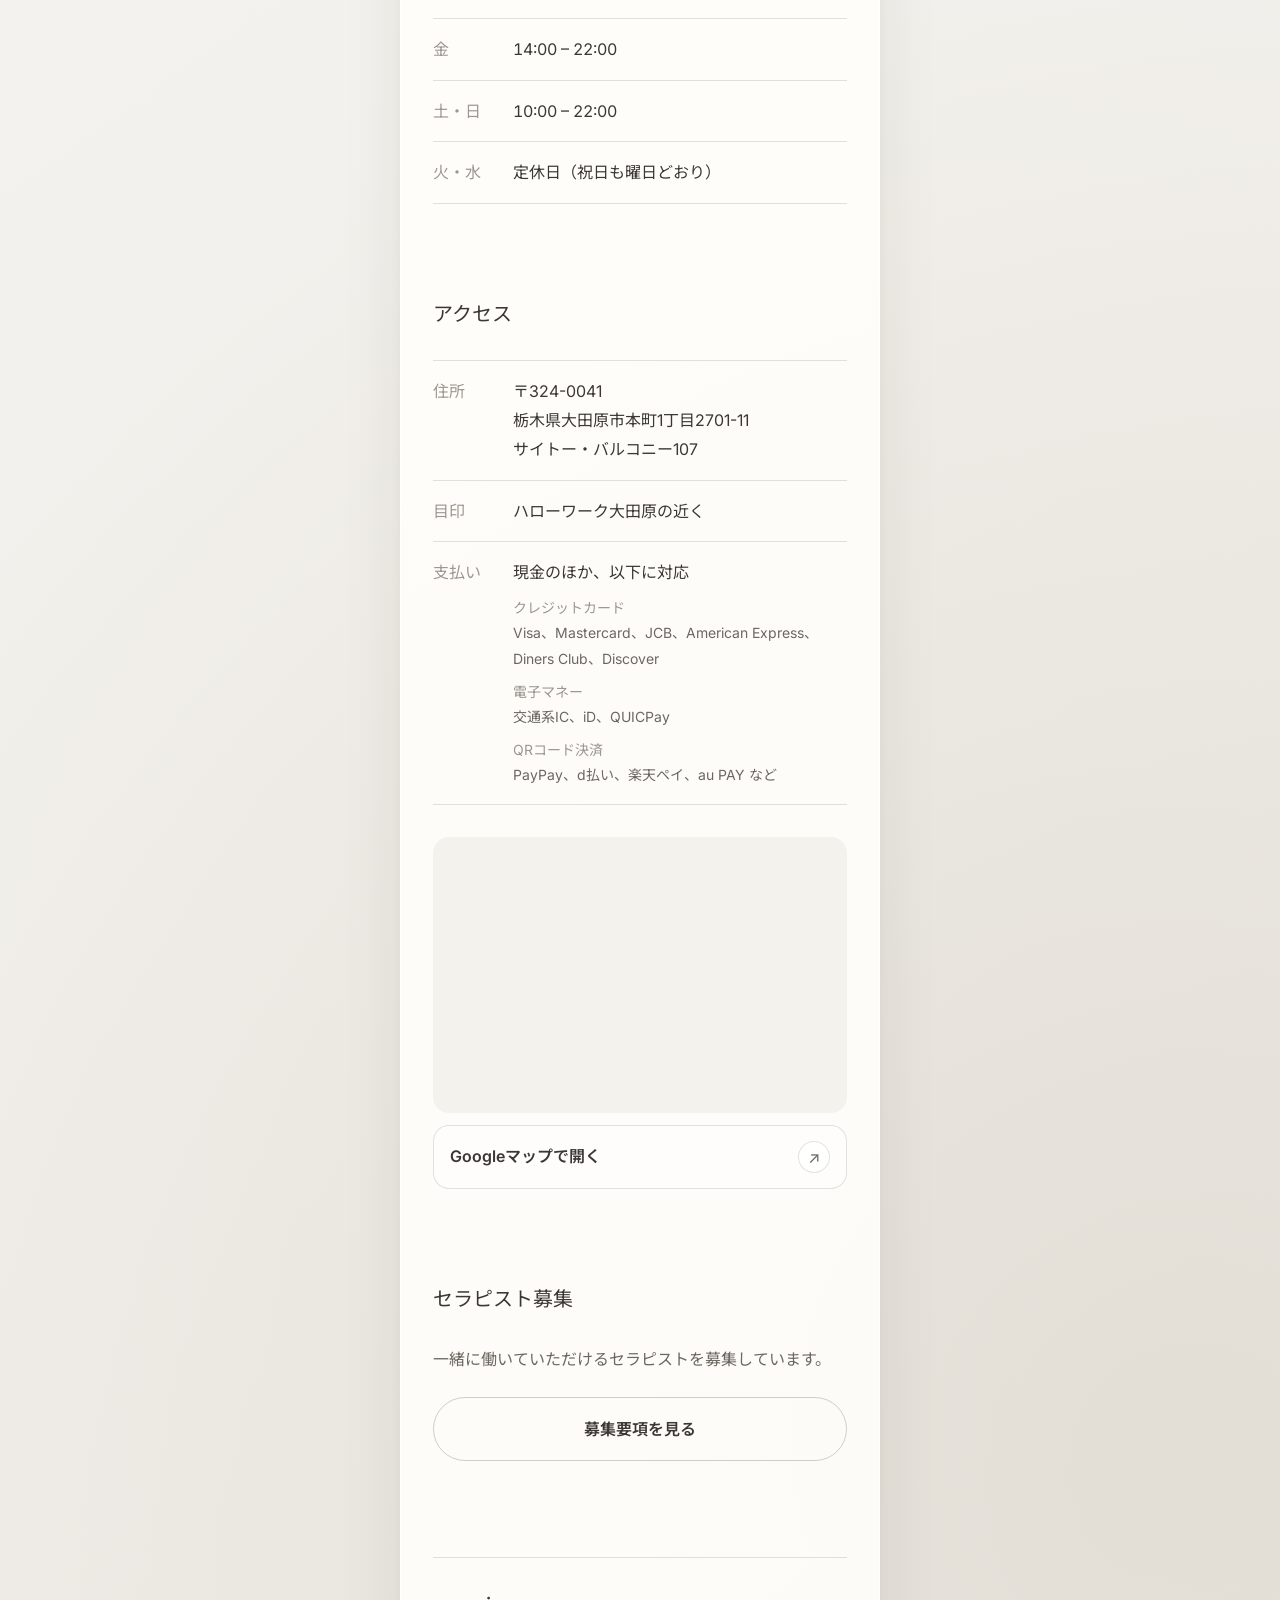
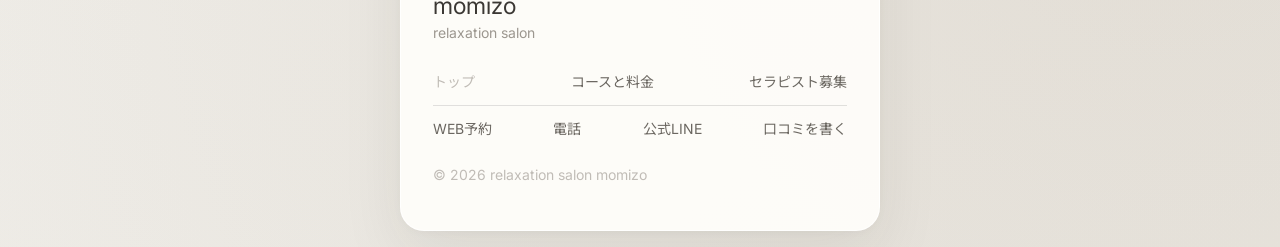
==== commit 920d9a48: "Update index.html" ====
--- a/index.html
+++ b/index.html
@@ -30,8 +30,8 @@
 
    規則
    1. 間隔は 4・8・12・16・24・32・48・64・96。関係が近いものほど狭く、となりの役割とは1段以上の差をつける
-   2. 文字は 12・14・20（例外：ヘッダーのロゴ 28、求人の「65%」64）。太さは 400 が基本。600 は小見出し・ボタンだけ
-      行間は 1・1.4・1.8。字間は基本 .04em
+   2. 文字は 14・16・20。本文は16（例外：ヘッダーのロゴ 約33.3、求人の「65%」72）。太さは 400 が基本。600 は小見出し・ボタンだけ
+      行間は 1・1.4・1.8。字間は指定せず、書体のまま
    3. 文と見出しは日本語。英語はロゴ（momizo と relaxation salon）と著作権表示だけ
    4. 写真の枠は高さ280で固定して横にスクロール。地図は 3:2
    5. 画面幅で値が変わるのは 480px 以下の1か所だけ
@@ -82,14 +82,13 @@
   --font-sans: "Inter", "Noto Sans JP", -apple-system, BlinkMacSystemFont, "Hiragino Sans", "Yu Gothic", sans-serif;
   --font-latin: "Inter", sans-serif;
   --fw-regular: 400; --fw-semibold: 600;
-  --fs-sm: 12px;     /* 補足・注意書き、営業状況、ナビ、フッターのリンク、著作権表示、コースの施術名、表の単位 */
-  --fs-md: 14px;     /* 本文、表、特徴の一覧、小見出し、ボタン */
-  --fs-lg: 20px;     /* フッターのロゴ、セクション見出し、コース名、料金 */
-  --fs-logo: 28px;   /* 固有値：ヘッダーのロゴ。下のリンクの行に埋もれないよう、ここだけ大きく */
+  --fs-sm: 14px;     /* 補足・注意書き、営業状況、ナビ、フッターのリンク、著作権表示、コースの施術名、表の単位 */
+  --fs-md: 16px;     /* 本文、表、特徴の一覧、小見出し、ボタン */
+  --fs-lg: 20px;     /* セクション見出し、コース名、料金 */
+  --fs-logo: calc(var(--fs-lg) / .6);   /* ヘッダーのロゴ（momizo）：relaxation salon を見出しと同じ20pxにそろえた逆算（20÷0.6≒33.3） */
   --lh-none: 1;      /* 1行の部品 */
   --lh-ui: 1.4;      /* 見出し、ボタン */
   --lh-text: 1.8;    /* 文章 */
-  --ls-latin: -.04em; --ls-base: .04em;
 
   /* 動き */
   --dur-press: .1s; --dur-base: .2s; --dur-enter: .8s;
@@ -111,7 +110,7 @@
 * { box-sizing: border-box; margin: 0; padding: 0; }
 html { scroll-behavior: smooth; -webkit-text-size-adjust: 100%; background: var(--paper); min-height: 100%; }
 body {
-  font-family: var(--font-sans); font-weight: var(--fw-regular); font-size: var(--fs-md); line-height: var(--lh-text); letter-spacing: var(--ls-base);
+  font-family: var(--font-sans); font-weight: var(--fw-regular); font-size: var(--fs-md); line-height: var(--lh-text);
   color: var(--ink-2); background: var(--bg-page);
   -webkit-font-smoothing: antialiased; text-rendering: optimizeLegibility; overflow-x: hidden;
   min-height: 100svh; display: grid; place-items: start center;
@@ -135,23 +134,28 @@
 }
 @keyframes enter { from { opacity: 0; transform: translateY(var(--enter-y)) scale(.99); } to { opacity: 1; transform: none; } }
 
-/* ---------- ヘッダー：ロゴ（左）と営業状況（右）→ ページの行 → 区切り線 → そのページのナビ ---------- */
-/* 営業状況はロゴの下の行（relaxation salon）の文字の下の線にそろえる */
-.head .wrap { display: flex; align-items: flex-end; align-items: last baseline; justify-content: space-between; gap: var(--gap-head); }
+/* ---------- ヘッダー：営業状況（右上に1行）→ ロゴ → ページの行 → 区切り線 → そのページのナビ ---------- */
+/* 営業状況はロゴと別の行に置くので、どの幅でもロゴとぶつからない */
+.head .wrap { display: grid; grid-template-columns: minmax(0, 1fr); justify-items: start; }
 .head .brand { font-size: var(--fs-logo); }
 /* ページの行：ロゴとの間は48あけて、ロゴを独立させる。区切り線の上が「サイトのページ」、下が「このページの中」 */
 .head-pages { margin-top: var(--sp-12); padding-bottom: var(--gap-head); border-bottom: var(--bw) solid var(--ink-12); }
 
-/* ロゴ：momizo（400・-.04em・ink-2）の下に relaxation salon（soft）。間0。
-   1つの塊として大きさを変え、relaxation salon は momizo の0.6倍（フッター20→12、ヘッダー28→16.8） */
-.brand { display: grid; font-size: var(--fs-lg); color: inherit; text-decoration: none; transition: opacity var(--dur-base) var(--ease-out); }
-.brand-name { font-size: 1em; line-height: var(--lh-ui); letter-spacing: var(--ls-latin); color: var(--ink-2); }
+/* ロゴ：momizo（400・ink-2）の下に relaxation salon（soft）。間0。
+   1つの塊として大きさを変え、relaxation salon は momizo の0.6倍。
+   フッターは relaxation salon を小さい文字と同じ14pxにそろえ、momizo はその逆算（14÷0.6≒23.3）。ヘッダーは relaxation salon を20pxにそろえ、momizo はその逆算（20÷0.6≒33.3） */
+.brand { display: grid; font-size: calc(var(--fs-sm) / .6); color: inherit; text-decoration: none; transition: opacity var(--dur-base) var(--ease-out); }
+.brand-name { font-size: 1em; line-height: var(--lh-ui); color: var(--ink-2); }
 .brand-sub { font-size: .6em; line-height: var(--lh-ui); color: var(--soft); white-space: nowrap; }
 
-/* 営業状況：2段。上に点＋いまの状態（ink-2）、下に閉まる時刻か次に開く日時（soft）。右寄せで、間0（ロゴの2段と同じ）。
-   スクリプトが中身を入れてから出す */
-.status { display: none; justify-items: end; font-size: var(--fs-sm); line-height: var(--lh-ui); white-space: nowrap; color: var(--soft); }
-.status.on { display: grid; }
+/* 営業状況：ヘッダーのいちばん上、右端に1行。点＋いまの状態（ink-2）と、閉まる時刻か次に開く日時（soft）。
+   →8→ ロゴ。中身はスクリプトが入れてから見せる（行の高さは先に取っておき、出たときにロゴが動かないようにする） */
+.status {
+  order: -1; justify-self: end; margin-bottom: var(--gap-item);
+  display: flex; align-items: baseline; gap: var(--gap-item); min-height: calc(var(--fs-sm) * var(--lh-ui));
+  font-size: var(--fs-sm); line-height: var(--lh-ui); white-space: nowrap; color: var(--soft); visibility: hidden;
+}
+.status.on { visibility: visible; }
 .status b { display: flex; align-items: center; gap: var(--gap-item); font-weight: inherit; color: var(--ink-2); }
 .status b::before { content: ""; width: var(--sp-2); height: var(--sp-2); border-radius: 50%; background: var(--faint); }
 .status.open b::before { background: var(--accent); box-shadow: 0 0 0 var(--sp-1) var(--accent-16); }
@@ -543,13 +547,13 @@
     const h = H[d];
     let state, detail;
     if (h && now >= h[0] && now < h[1]) {
-      state = "営業中"; detail = t(h[1]) + "まで"; el.classList.add("open");
+      state = "現在営業中"; detail = t(h[1]) + "まで"; el.classList.add("open");
     } else if (h && now < h[0]) {
-      state = "準備中"; detail = t(h[0]) + "から";
+      state = "開店前"; detail = "本日 " + t(h[0]) + "から";
     } else {
       let n = 1; while (!H[(d + n) % 7]) n++;
       const next = (d + n) % 7;
-      state = h ? "営業時間外" : "定休日";
+      state = h ? "営業終了" : "定休日";
       detail = (n === 1 ? "明日" : DAY[next] + "曜") + " " + t(H[next][0]) + "から";
     }
     const b = document.createElement("b"); b.textContent = state;
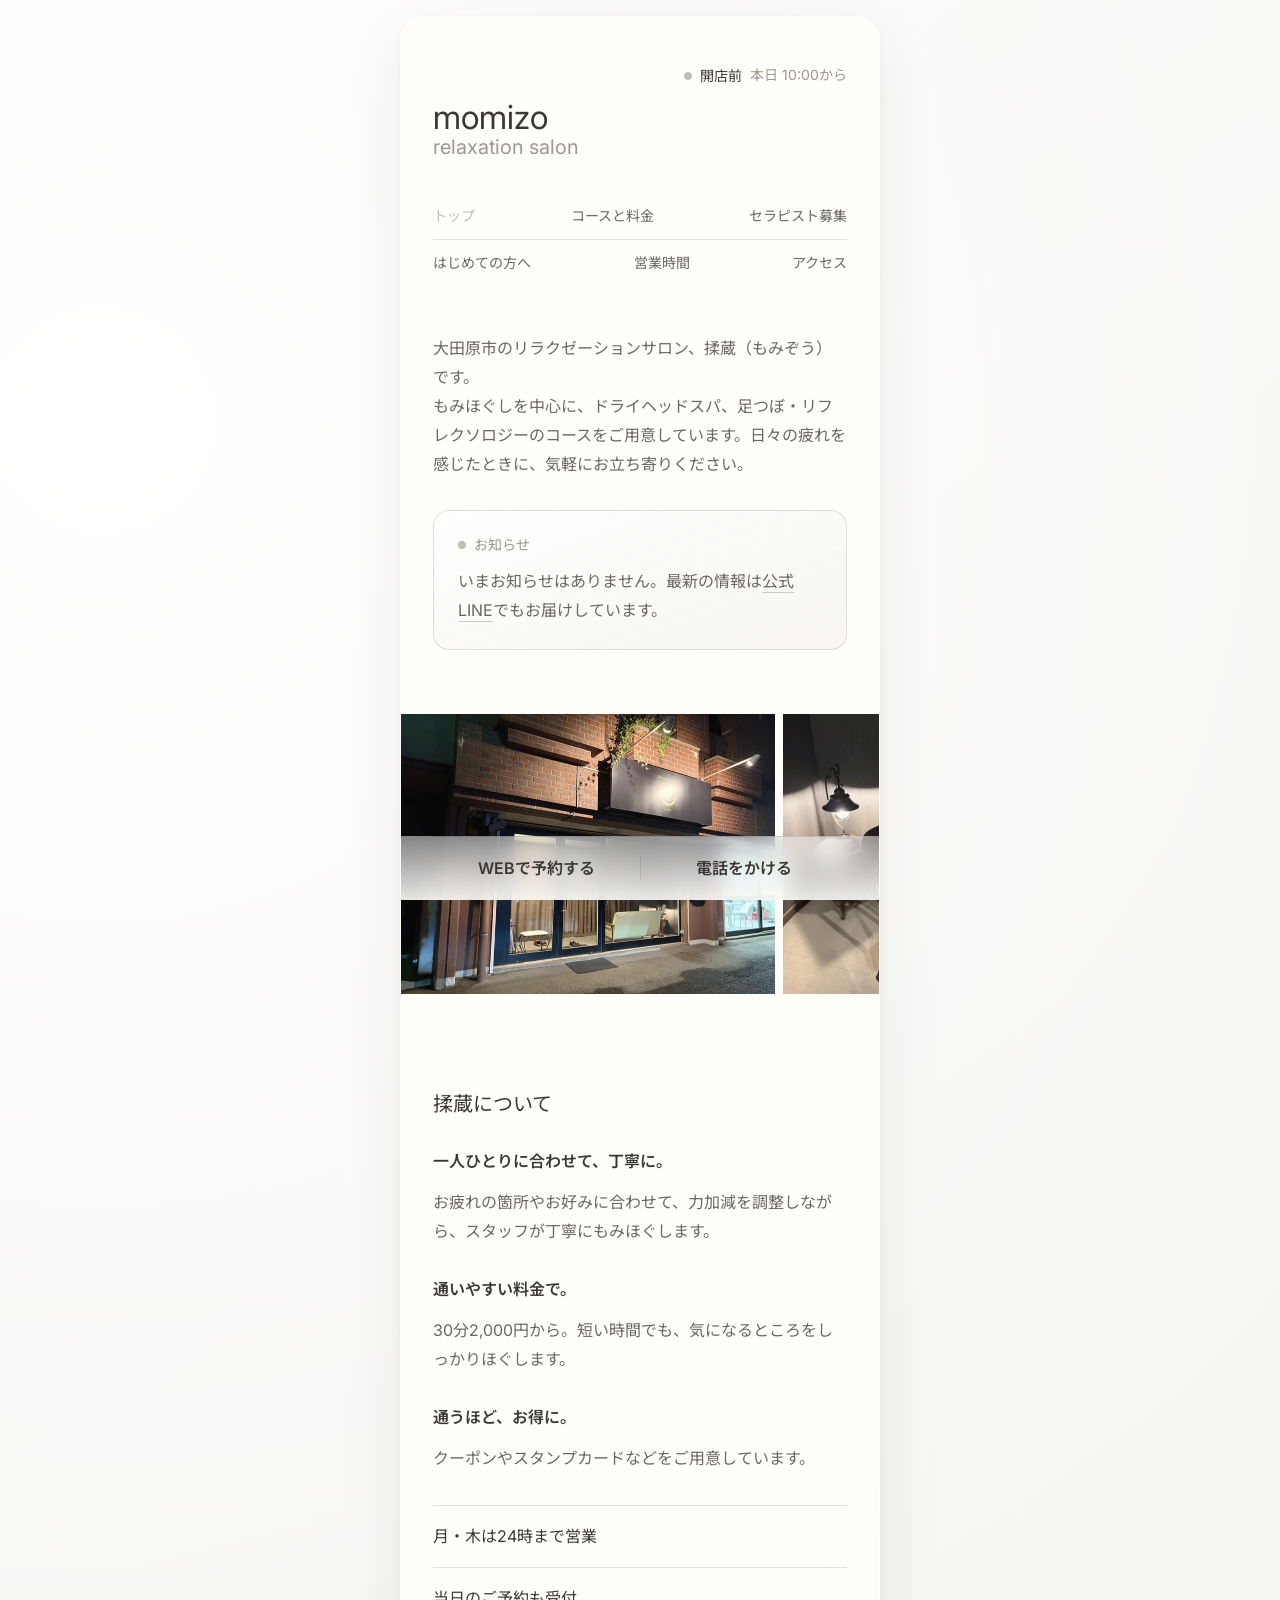
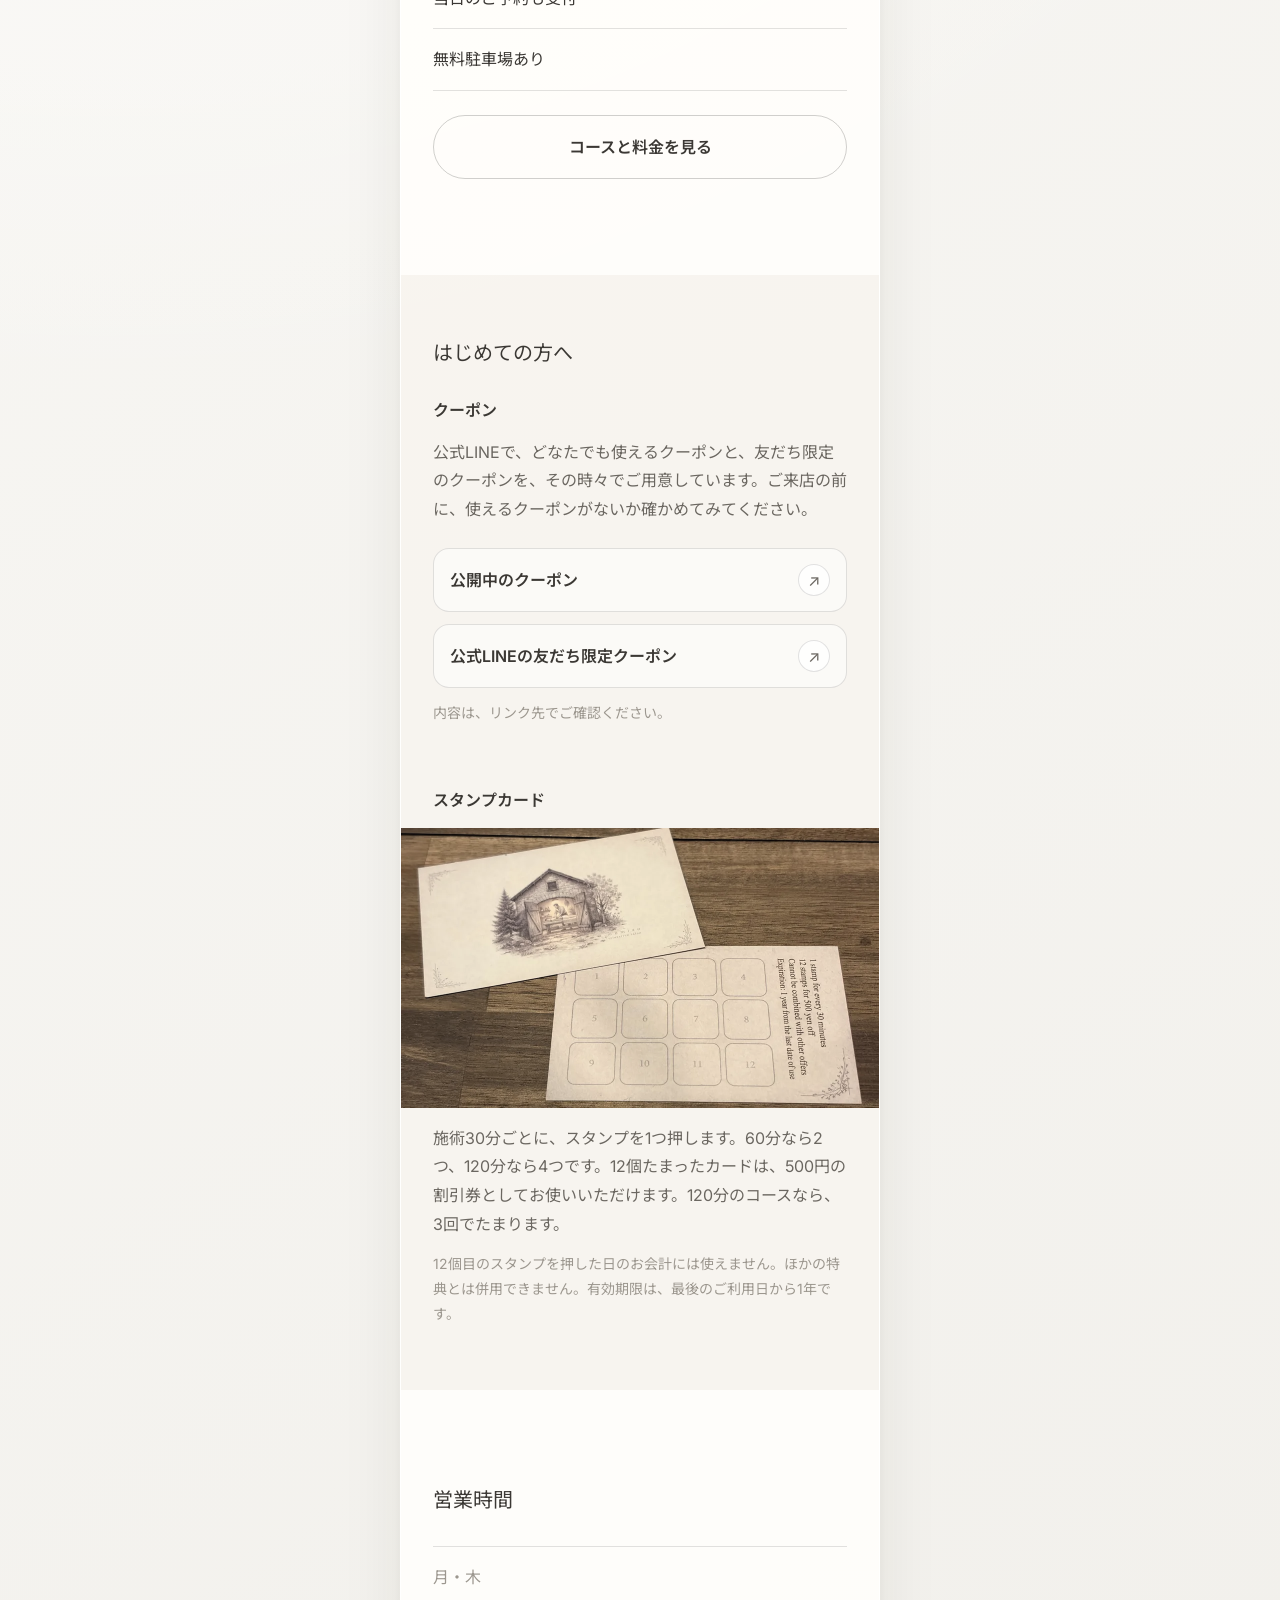
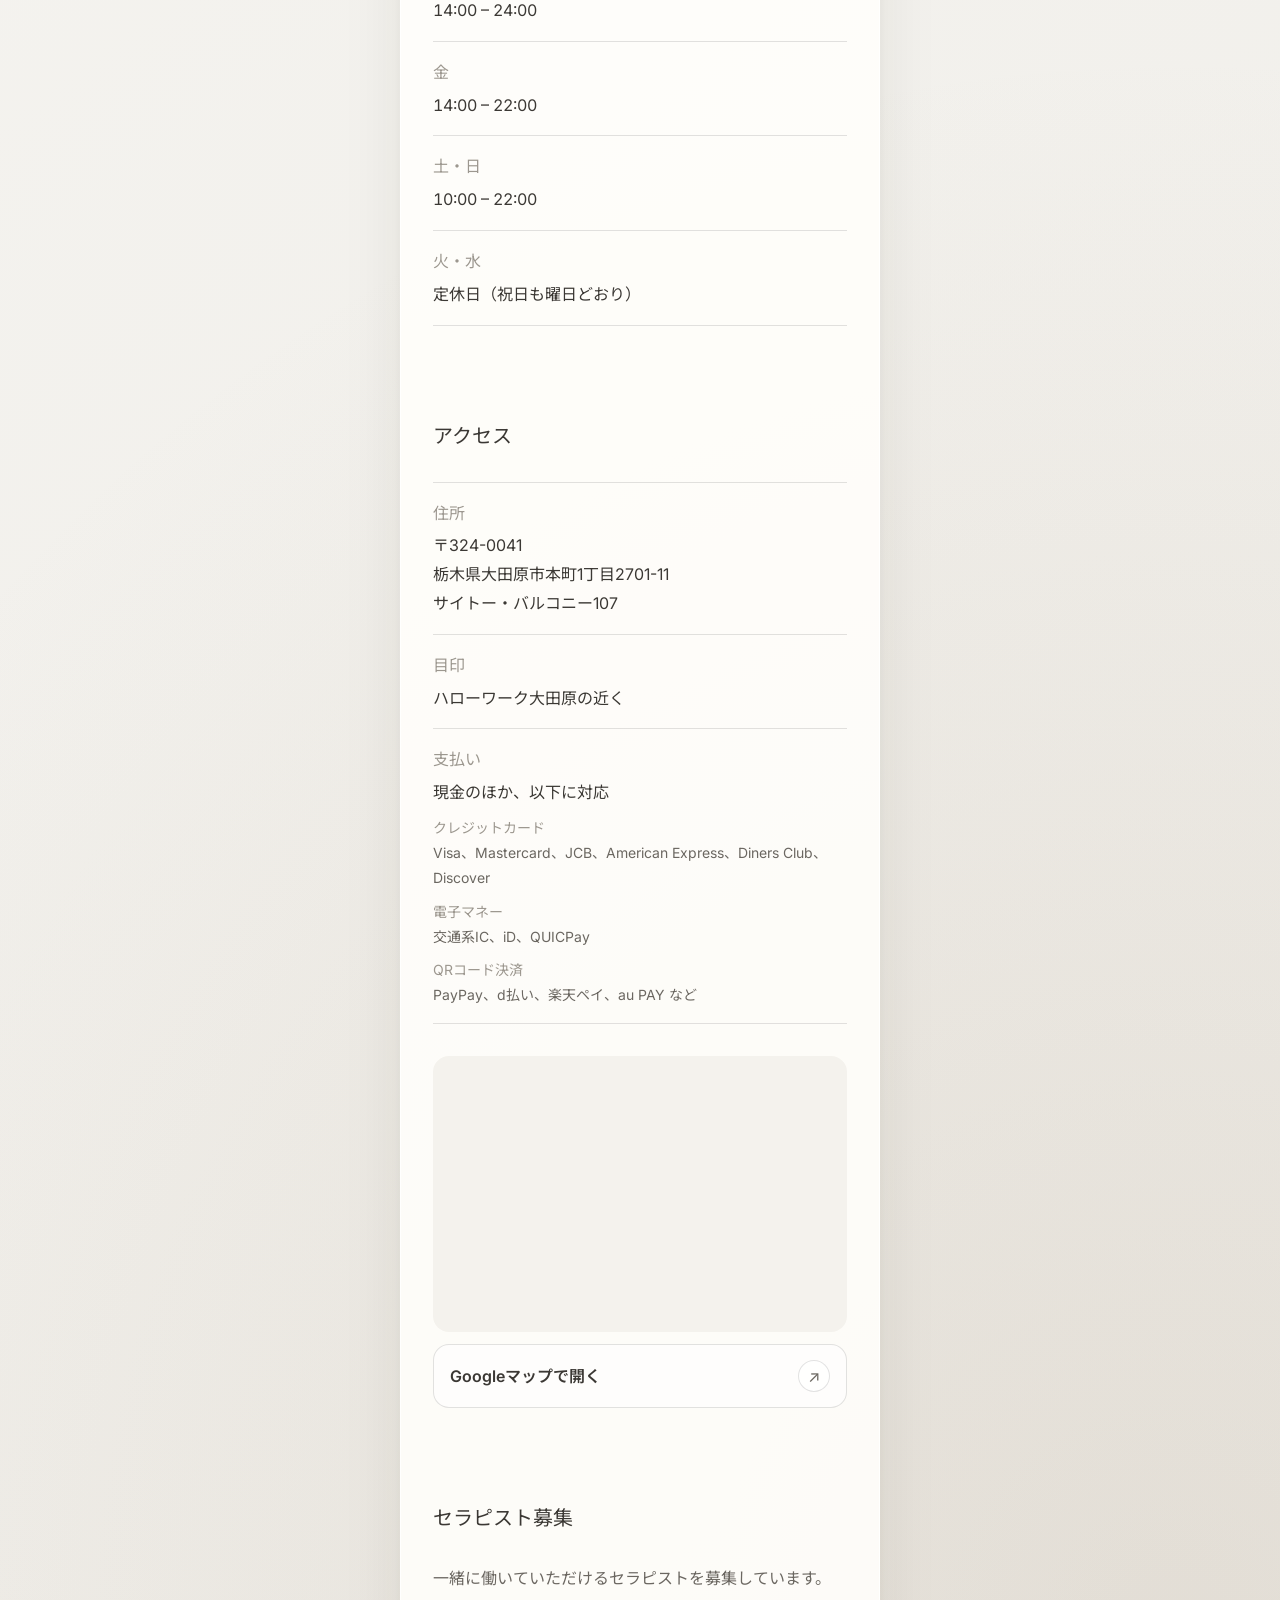
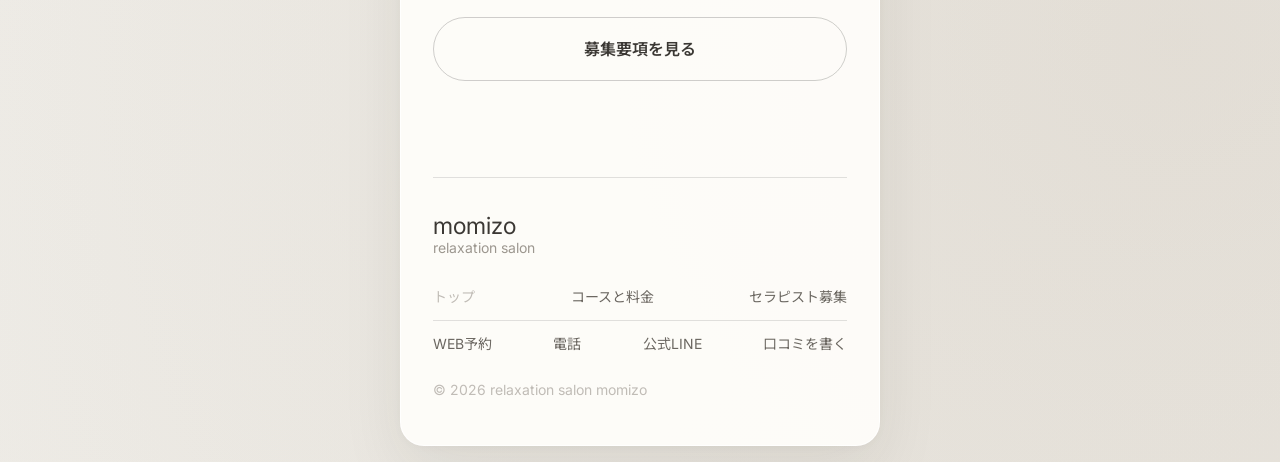
==== commit 1695af1a: "Update index.html" ====
--- a/index.html
+++ b/index.html
@@ -6,7 +6,7 @@
 <meta name="theme-color" content="#f4f2ed">
 <meta name="format-detection" content="telephone=no">
 <title>大田原市のリラクゼーションサロン | 揉蔵</title>
-<meta name="description" content="しっかりほぐして、気軽に通える。大田原市のリラクゼーションサロン、揉蔵（もみぞう）です。もみほぐしを中心に、ドライヘッドスパ、足つぼ・リフレクソロジーのコースをご用意しています。日々の疲れを感じたときに、気軽にお立ち寄りください。">
+<meta name="description" content="大田原市のリラクゼーションサロン、揉蔵（もみぞう）です。もみほぐしを中心に、ドライヘッドスパ、足つぼ・リフレクソロジーのコースをご用意しています。日々の疲れを感じたときに、気軽にお立ち寄りください。">
 
 <link rel="preconnect" href="https://fonts.googleapis.com">
 <link rel="preconnect" href="https://fonts.gstatic.com" crossorigin>
@@ -61,6 +61,11 @@
   --gap-head: var(--sp-4);      /* 16 小見出し→中身、線で区切った行の上下、ページの行→区切り線→ナビ */
   --gap-block: var(--sp-6);     /* 24 本文→ボタン、注意書き→ボタン、セクションの説明文→中身 */
   --gap-section: var(--sp-8);   /* 32 セクション見出し→中身、写真→小見出し、本文→お知らせ、フッターの各段の間 */
+  --gap-logo: var(--sp-12);     /* 48 ヘッダーのロゴ→ページの行（ロゴを独立させる） */
+
+  /* 枠の内側（2種類） */
+  --pad-part: var(--sp-3) var(--sp-4);  /* 上下12・左右16 中身が1〜2行の部品：線のボタン、入力欄、強調の文、施術の欄、同意の欄 */
+  --pad-box: var(--sp-6);               /* 24 見出しや複数の中身を収める箱：お知らせ、「65%」の箱、送信完了 */
 
   /* 横の位置（幅480px以下で変わる） */
   --page-pad: var(--sp-4);
@@ -70,7 +75,7 @@
 
   /* 部品の大きさ */
   --size-control: var(--sp-16); /* 64 ボタン・線のボタンの高さ（固有値） */
-  --label-col: var(--sp-16);    /* 64 表の項目欄の幅（固有値） */
+  --label-col: var(--sp-16);    /* 64 フォームの曜日の欄の幅（固有値） */
   --arrow: var(--sp-8);         /* 32 矢印の丸 */
 
   /* 線・角丸・影 */
@@ -80,7 +85,6 @@
 
   /* 文字 */
   --font-sans: "Inter", "Noto Sans JP", -apple-system, BlinkMacSystemFont, "Hiragino Sans", "Yu Gothic", sans-serif;
-  --font-latin: "Inter", sans-serif;
   --fw-regular: 400; --fw-semibold: 600;
   --fs-sm: 14px;     /* 補足・注意書き、営業状況、ナビ、フッターのリンク、著作権表示、コースの施術名、表の単位 */
   --fs-md: 16px;     /* 本文、表、特徴の一覧、小見出し、ボタン */
@@ -108,20 +112,19 @@
 
 /* ---------- 土台 ---------- */
 * { box-sizing: border-box; margin: 0; padding: 0; }
-html { scroll-behavior: smooth; -webkit-text-size-adjust: 100%; background: var(--paper); min-height: 100%; }
+html { scroll-behavior: smooth; -webkit-text-size-adjust: 100%; background: var(--paper); }
 body {
   font-family: var(--font-sans); font-weight: var(--fw-regular); font-size: var(--fs-md); line-height: var(--lh-text);
   color: var(--ink-2); background: var(--bg-page);
-  -webkit-font-smoothing: antialiased; text-rendering: optimizeLegibility; overflow-x: hidden;
+  -webkit-font-smoothing: antialiased; overflow-x: hidden;
   min-height: 100svh; display: grid; place-items: start center;
   padding: calc(env(safe-area-inset-top, 0px) + var(--page-pad)) var(--page-pad) calc(env(safe-area-inset-bottom, 0px) + var(--page-pad));
 }
 /* 文章の折り返しはブラウザにまかせる。手で改行するのは「。」のあとだけ */
-h1, h2, h3 { font-weight: var(--fw-regular); line-height: var(--lh-ui); color: var(--ink-2); }
+h1, h2, h3 { font-weight: var(--fw-regular); line-height: var(--lh-ui); }
 main p { color: var(--muted); }
 a { color: inherit; }
 a:focus-visible { outline: var(--focus-w) solid var(--accent); outline-offset: var(--focus-w); }
-.wrap { width: 100%; }
 section[id], article[id] { scroll-margin-top: var(--page-group); }
 
 /* ---------- カード ---------- */
@@ -139,14 +142,14 @@
 .head .wrap { display: grid; grid-template-columns: minmax(0, 1fr); justify-items: start; }
 .head .brand { font-size: var(--fs-logo); }
 /* ページの行：ロゴとの間は48あけて、ロゴを独立させる。区切り線の上が「サイトのページ」、下が「このページの中」 */
-.head-pages { margin-top: var(--sp-12); padding-bottom: var(--gap-head); border-bottom: var(--bw) solid var(--ink-12); }
-
-/* ロゴ：momizo（400・ink-2）の下に relaxation salon（soft）。間0。
+.head-pages { margin-top: var(--gap-logo); padding-bottom: var(--gap-head); border-bottom: var(--bw) solid var(--ink-12); }
+
+/* ロゴ：momizo（400・ink-2）の下に relaxation salon（soft）。2行の間は relaxation salon の -.35em 詰める（ロゴの中の値。大きさを変えても同じ比率）。
    1つの塊として大きさを変え、relaxation salon は momizo の0.6倍。
    フッターは relaxation salon を小さい文字と同じ14pxにそろえ、momizo はその逆算（14÷0.6≒23.3）。ヘッダーは relaxation salon を20pxにそろえ、momizo はその逆算（20÷0.6≒33.3） */
-.brand { display: grid; font-size: calc(var(--fs-sm) / .6); color: inherit; text-decoration: none; transition: opacity var(--dur-base) var(--ease-out); }
-.brand-name { font-size: 1em; line-height: var(--lh-ui); color: var(--ink-2); }
-.brand-sub { font-size: .6em; line-height: var(--lh-ui); color: var(--soft); white-space: nowrap; }
+.brand { display: grid; font-size: calc(var(--fs-sm) / .6); text-decoration: none; transition: opacity var(--dur-base) var(--ease-out); }
+.brand-name { line-height: var(--lh-ui); }
+.brand-sub { margin-top: -.35em; font-size: .6em; line-height: var(--lh-ui); color: var(--soft); white-space: nowrap; }
 
 /* 営業状況：ヘッダーのいちばん上、右端に1行。点＋いまの状態（ink-2）と、閉まる時刻か次に開く日時（soft）。
    →8→ ロゴ。中身はスクリプトが入れてから見せる（行の高さは先に取っておき、出たときにロゴが動かないようにする） */
@@ -195,7 +198,7 @@
 .dock.hide { translate: -50% 100%; opacity: 0; pointer-events: none; }
 .dock a {
   position: relative; display: grid; place-content: center;
-  min-height: var(--size-control); font-size: var(--fs-md); font-weight: var(--fw-semibold); line-height: var(--lh-ui); text-decoration: none; white-space: nowrap; color: var(--ink-2);
+  min-height: var(--size-control); font-weight: var(--fw-semibold); line-height: var(--lh-ui); text-decoration: none; white-space: nowrap;
   transition: opacity var(--dur-base) var(--ease-out), transform var(--dur-base) var(--ease-out);
 }
 .dock a + a::before { content: ""; position: absolute; left: 0; top: 50%; height: var(--sp-6); margin-top: calc(var(--sp-6) / -2); width: var(--bw); background: var(--ink-12); }
@@ -208,7 +211,7 @@
 .foot-body { padding-top: var(--gap-section); border-top: var(--bw) solid var(--ink-12); }
 .foot-pages { margin-top: var(--gap-section); padding-bottom: var(--gap-head); border-bottom: var(--bw) solid var(--ink-12); }
 .foot-ext { margin-top: var(--gap-head); }   /* 線の上下16。押せる範囲は線のところで接する */
-.footer { margin-top: var(--gap-section); font-family: var(--font-latin); font-size: var(--fs-sm); line-height: var(--lh-none); color: var(--faint); }
+.footer { margin-top: var(--gap-section); font-size: var(--fs-sm); line-height: var(--lh-none); color: var(--faint); }
 
 @media (prefers-reduced-motion: reduce) { *, *::before, *::after { animation-duration: .01ms !important; animation-delay: 0s !important; transition-duration: .01ms !important; scroll-behavior: auto !important; } }
 /* ===== 共通：土台ここまで ===== */
@@ -221,7 +224,7 @@
    画像がないときは仮画像の面 */
 .ph {
   --ph-h: 280px;
-  display: flex; gap: var(--sp-2); height: var(--ph-h);
+  display: flex; gap: var(--gap-item); height: var(--ph-h);
   margin-inline: calc(var(--card-pad-x) * -1);
   overflow-x: auto; overflow-y: hidden; overscroll-behavior-x: contain; contain: inline-size;
   scrollbar-width: none;
@@ -270,9 +273,10 @@
 /* ===== 共通：ボタンと補足ここまで ===== */
 
 /* ===== 共通：項目と内容の表・地図・線のボタン ===== */
-/* 項目と内容の表：左に項目名（soft）、右に内容。各行の下と表の上に区切り線 */
+/* 項目と内容の表：項目名（soft）の下に内容。各行の下と表の上に区切り線。
+   項目名を上に置くので、画面が狭くても内容の幅を取れる */
 .info { display: grid; border-top: var(--bw) solid var(--ink-12); }
-.info > div { display: grid; grid-template-columns: var(--label-col) minmax(0, 1fr); align-items: baseline; gap: 0 var(--gap-head); padding: var(--gap-head) 0; border-bottom: var(--bw) solid var(--ink-12); }
+.info > div { display: grid; gap: var(--gap-tight); padding: var(--gap-head) 0; border-bottom: var(--bw) solid var(--ink-12); }
 .info dt { color: var(--soft); }
 .hours dd { font-variant-numeric: tabular-nums; }
 
@@ -283,8 +287,8 @@
 /* 線のボタン（外部サイトへのリンク）：左に名前、右に矢印の丸 */
 .line {
   display: flex; align-items: center; justify-content: space-between; gap: var(--gap-head);
-  min-height: var(--size-control); padding: var(--gap-list) var(--gap-head);
-  border: var(--bw) solid var(--ink-12); border-radius: var(--r-md); background-color: var(--white-50); color: var(--ink-2); text-decoration: none;
+  min-height: var(--size-control); padding: var(--pad-part);
+  border: var(--bw) solid var(--ink-12); border-radius: var(--r-md); background-color: var(--white-50); text-decoration: none;
   transition: transform var(--dur-base) var(--ease-out), background-color var(--dur-base) var(--ease-out), border-color var(--dur-base) var(--ease-out);
 }
 .action-copy { min-width: 0; line-height: var(--lh-ui); font-weight: var(--fw-semibold); }
@@ -304,8 +308,6 @@
 /* ---------- ヒーロー：本文 → お知らせ → 写真。h1 は読み上げ用に隠す ---------- */
 .hero { padding-top: var(--page-group); }
 /* ヒーローの1行：サイト全体のメッセージ。見出しと同じ20px・ink-2 →16→ 本文 */
-.hero-lead { font-size: var(--fs-lg); line-height: var(--lh-ui); color: var(--ink-2); }
-.hero-lead + p { margin-top: var(--gap-head); }
 .vh { position: absolute; width: 1px; height: 1px; overflow: hidden; clip-path: inset(50%); white-space: nowrap; }   /* 画面には出さず、読み上げと検索にだけ渡す */
 .hero-ph { margin-top: var(--page-group); animation: rise var(--dur-enter) var(--ease-out) both; }
 @keyframes rise { from { opacity: 0; translate: 0 var(--enter-y); } to { opacity: 1; translate: 0 0; } }
@@ -314,16 +316,15 @@
    縁は ink-12、角丸16、面は white-80 → accent-08 の淡いグラデーション。
    見出しの点は営業状況と同じ形：お知らせがあるときは accent に淡い輪、ないときは faint。
    data-state：loading（1行分の空き）→ list（お知らせ）か empty（公式LINEへの一言） ---------- */
-.notice { margin-top: var(--gap-section); padding: var(--gap-head); border: var(--bw) solid var(--ink-12); border-radius: var(--r-md); background: linear-gradient(160deg, var(--white-80) 0%, var(--accent-08) 100%); }
+.notice { margin-top: var(--gap-section); padding: var(--pad-box); border: var(--bw) solid var(--ink-12); border-radius: var(--r-md); background: linear-gradient(160deg, var(--white-80) 0%, var(--accent-08) 100%); }
 .notice h2 { display: flex; align-items: center; gap: var(--gap-item); margin: 0 0 var(--gap-list); font-size: var(--fs-sm); line-height: var(--lh-ui); color: var(--soft); }
 .notice h2::before { content: ""; width: var(--sp-2); height: var(--sp-2); border-radius: 50%; background: var(--faint); transition: background-color var(--dur-base) var(--ease-out), box-shadow var(--dur-base) var(--ease-out); }
 .notice[data-state="list"] h2::before { background: var(--accent); box-shadow: 0 0 0 var(--sp-1) var(--accent-16); }
 .notice-list { list-style: none; }
-.notice-list li { color: var(--ink-2); }
 .notice-list li + li { margin-top: var(--gap-list); padding-top: var(--gap-list); border-top: var(--bw) solid var(--ink-12); }
 .notice-list small { display: block; margin-top: var(--gap-tight); font-size: var(--fs-sm); color: var(--soft); }
 .notice-empty { color: var(--muted); }
-.notice-empty a { color: inherit; text-decoration-color: var(--ink-20); text-underline-offset: .3em; }
+.notice-empty a { text-decoration-color: var(--ink-20); text-underline-offset: .3em; }
 @media (hover: hover) { .notice-empty a:hover { color: var(--ink-2); } }
 .notice:not([data-state="list"]) .notice-list, .notice:not([data-state="empty"]) .notice-empty { display: none; }
 .notice[data-state="loading"]::after { content: ""; display: block; height: calc(var(--fs-md) * var(--lh-text)); }
@@ -360,7 +361,7 @@
   "@type": "DaySpa",
   "name": "揉蔵",
   "alternateName": "relaxation salon momizo",
-  "description": "しっかりほぐして、気軽に通える。もみほぐしを中心に、ドライヘッドスパ、足つぼ・リフレクソロジーのコースをご用意しているリラクゼーションサロンです。",
+  "description": "もみほぐしを中心に、ドライヘッドスパ、足つぼ・リフレクソロジーのコースをご用意しているリラクゼーションサロンです。",
   "url": "https://momizo2018.github.io/momizo-site/",
   "telephone": "+81-287-33-9178",
   "priceRange": "¥2,000〜¥9,100",
@@ -402,7 +403,6 @@
   <section class="hero">
     <div class="wrap">
       <h1 class="vh">揉蔵（もみぞう）</h1>
-      <p class="hero-lead">しっかりほぐして、気軽に通える。</p>
       <p>大田原市のリラクゼーションサロン、揉蔵（もみぞう）です。<br>もみほぐしを中心に、ドライヘッドスパ、足つぼ・リフレクソロジーのコースをご用意しています。日々の疲れを感じたときに、気軽にお立ち寄りください。</p>
       <section class="notice" id="notice" data-state="loading" aria-labelledby="notice-h" aria-live="polite">
         <h2 id="notice-h">お知らせ</h2>
@@ -428,7 +428,7 @@
           </div>
           <div>
             <h3>通うほど、お得に。</h3>
-            <p>割引クーポンやスタンプカードもご用意しています。</p>
+            <p>クーポンやスタンプカードなどをご用意しています。</p>
           </div>
         </div>
         <ul class="facts">
@@ -447,7 +447,7 @@
       <div class="visit">
         <div>
           <h3>クーポン</h3>
-          <p>期間限定の割引クーポンや、公式LINEの友だち限定クーポンを、その時々でご用意しています。ご来店の前に、使えるクーポンがないか確かめてみてください。</p>
+          <p>公式LINEで、どなたでも使えるクーポンと、友だち限定のクーポンを、その時々でご用意しています。ご来店の前に、使えるクーポンがないか確かめてみてください。</p>
           <div class="links">
             <!-- 公式LINEのアカウントページ。全員向けのクーポンが載っている。ブラウザでそのまま見られ、クーポンが替わってもリンクは切れない -->
             <a class="line" href="https://page.line.me/cvj7583f" target="_blank" rel="noopener"><span class="action-copy">公開中のクーポン</span><span class="line-arrow" aria-hidden="true">↗</span></a>
@@ -460,8 +460,8 @@
         <div>
           <h3>スタンプカード</h3>
           <div class="ph stamp-ph"><img src="assets/img/stamp.webp" alt="スタンプカード。表の絵と、裏の12マス" width="960" height="560" loading="lazy" decoding="async"></div>
-          <p>施術30分ごとに、スタンプを1つ押します。60分なら2つ、120分なら4つです。12個たまったカードをお持ちいただくと、次回以降のお会計から500円OFFになります。120分のコースなら、3回でたまります。</p>
-          <p class="note">スタンプがたまった日のお会計には使えません。ほかの特典とは併用できません。有効期限は、最後のご利用日から1年です。</p>
+          <p>施術30分ごとに、スタンプを1つ押します。60分なら2つ、120分なら4つです。12個たまったカードは、500円の割引券としてお使いいただけます。120分のコースなら、3回でたまります。</p>
+          <p class="note">12個目のスタンプを押した日のお会計には使えません。ほかの特典とは併用できません。有効期限は、最後のご利用日から1年です。</p>
         </div>
       </div>
     </div>
